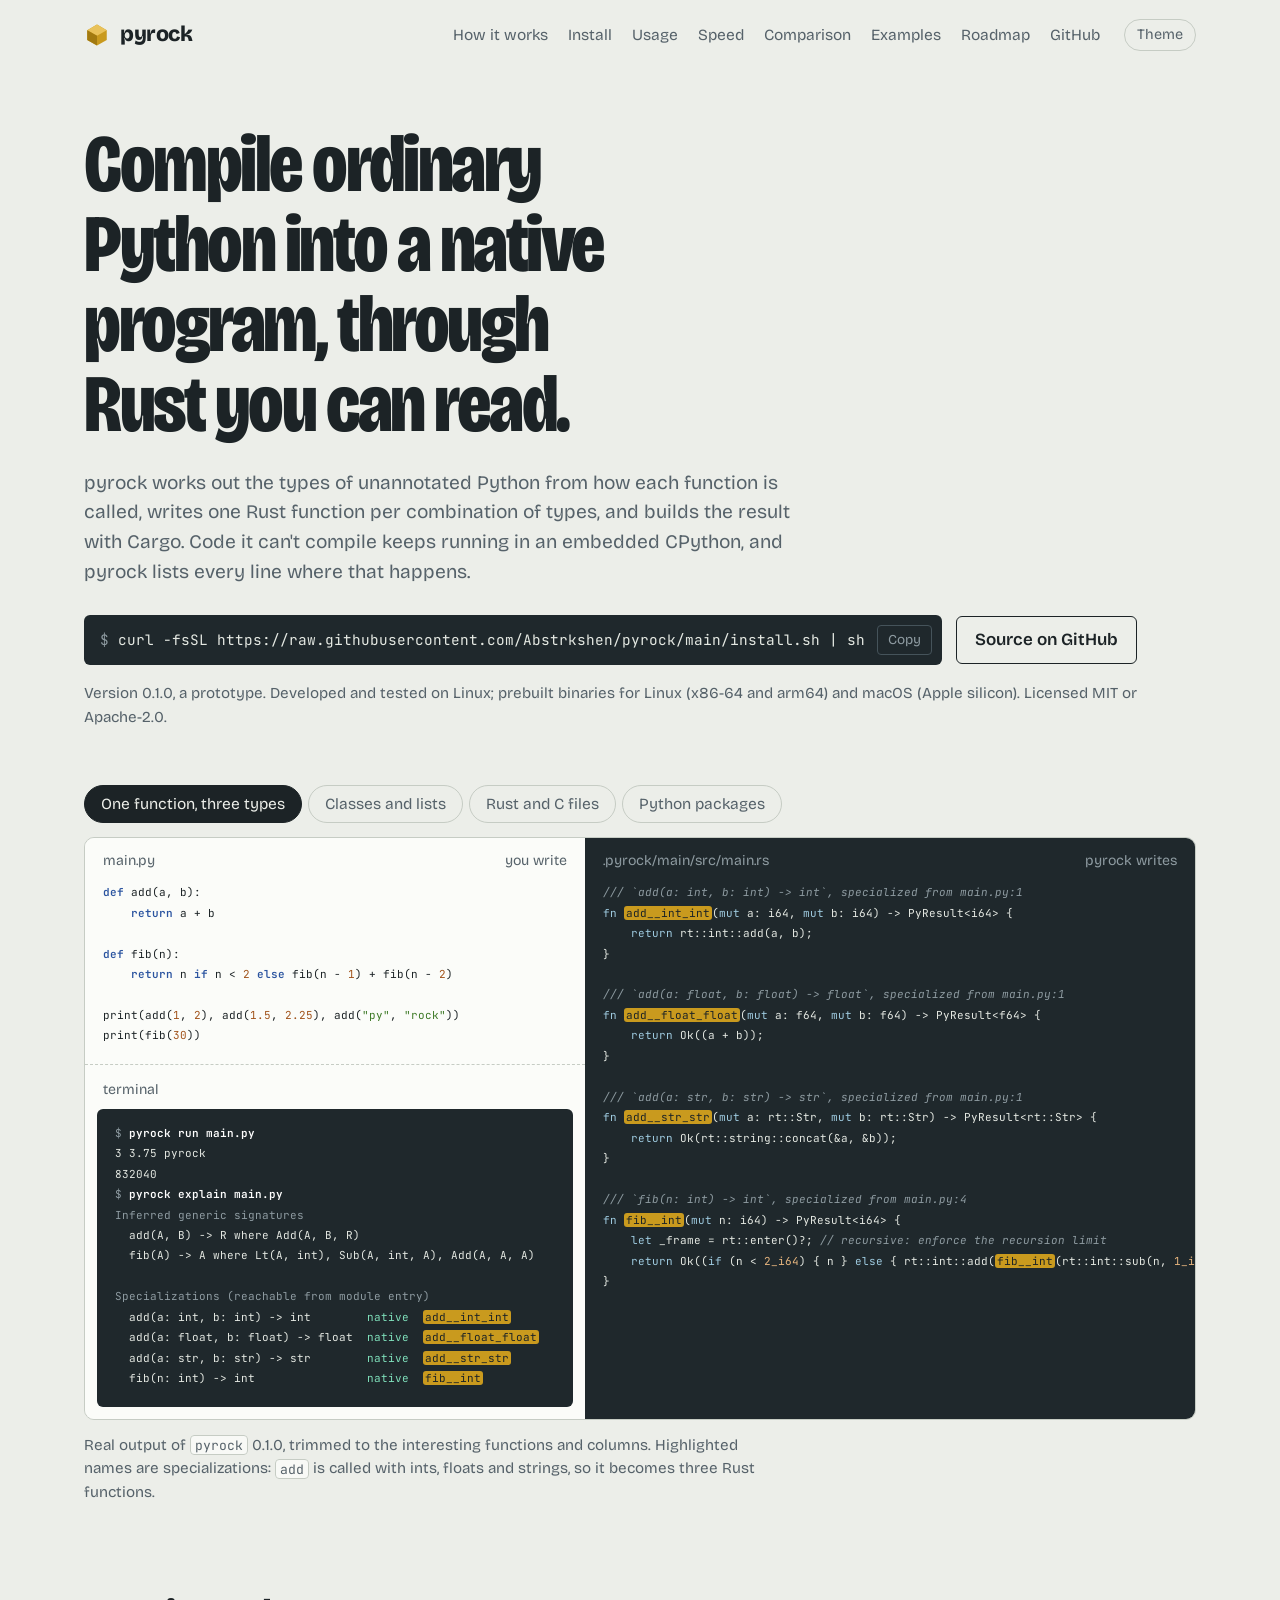
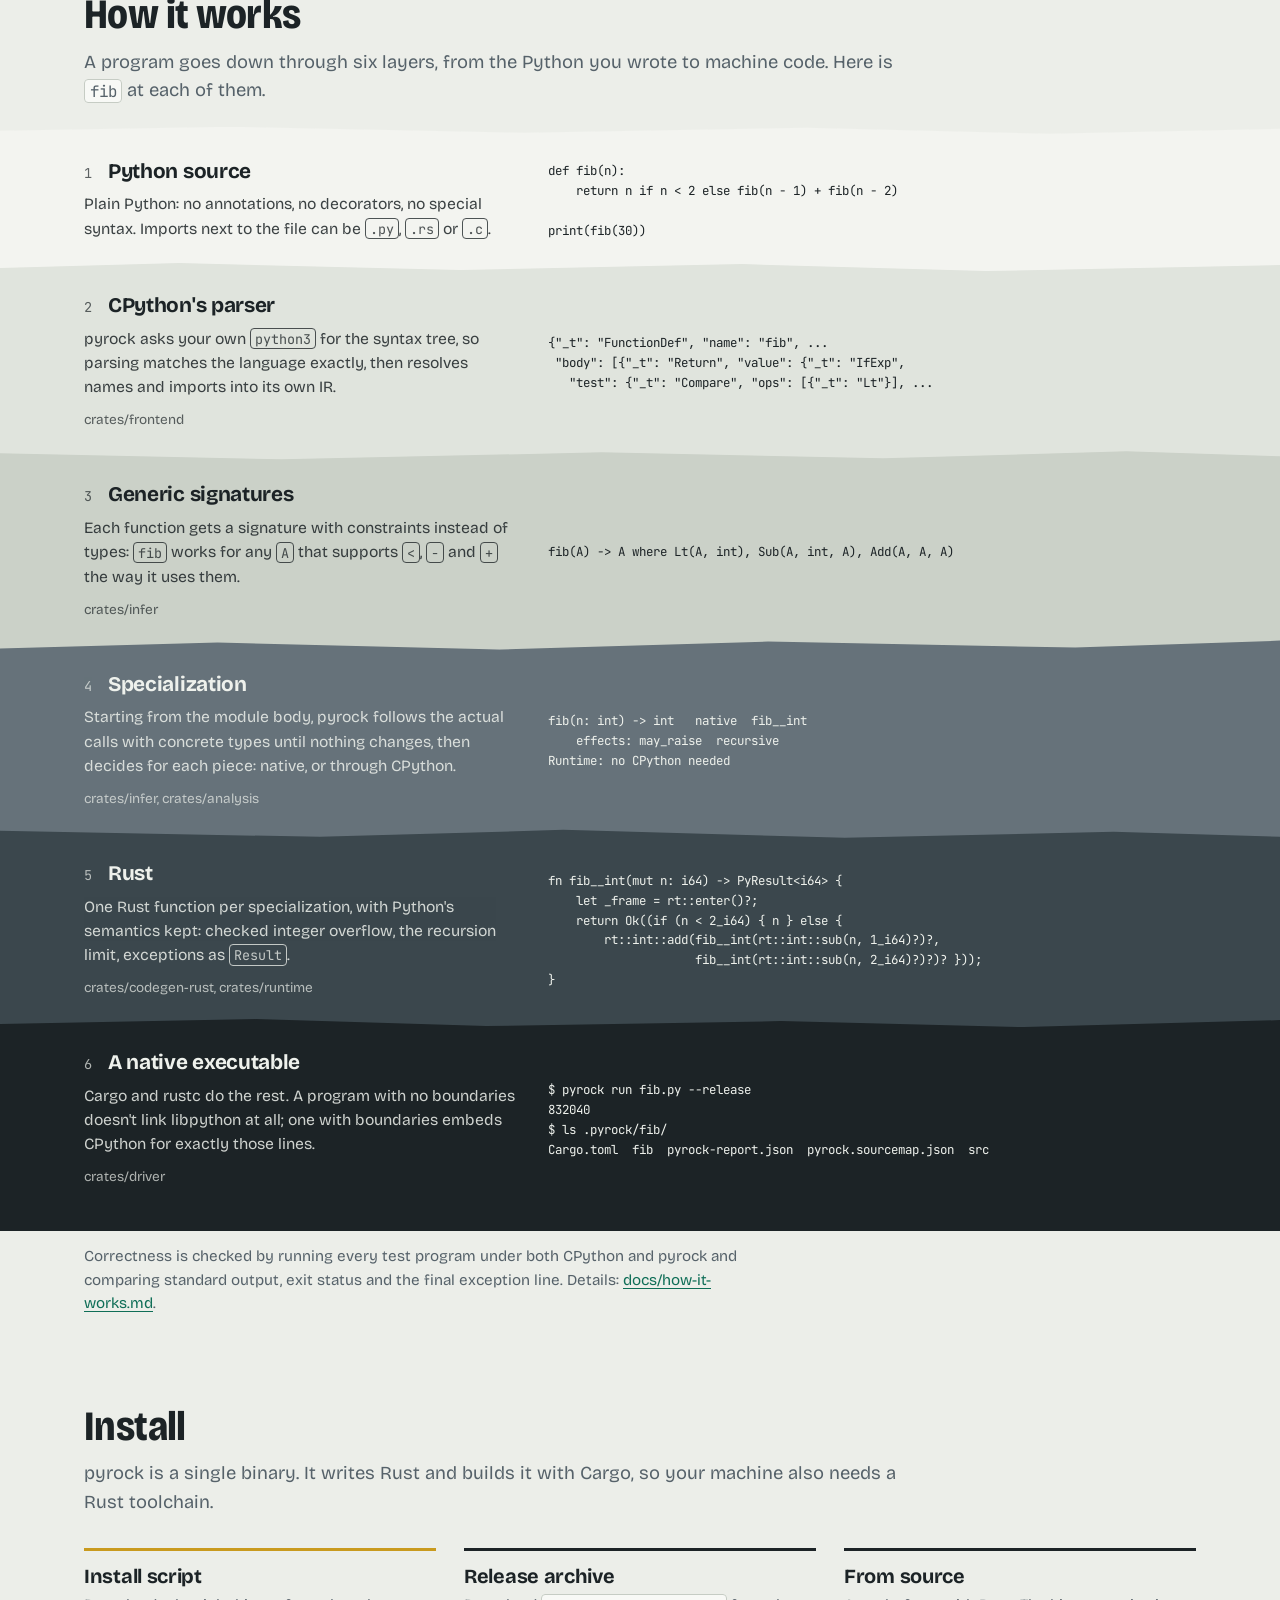
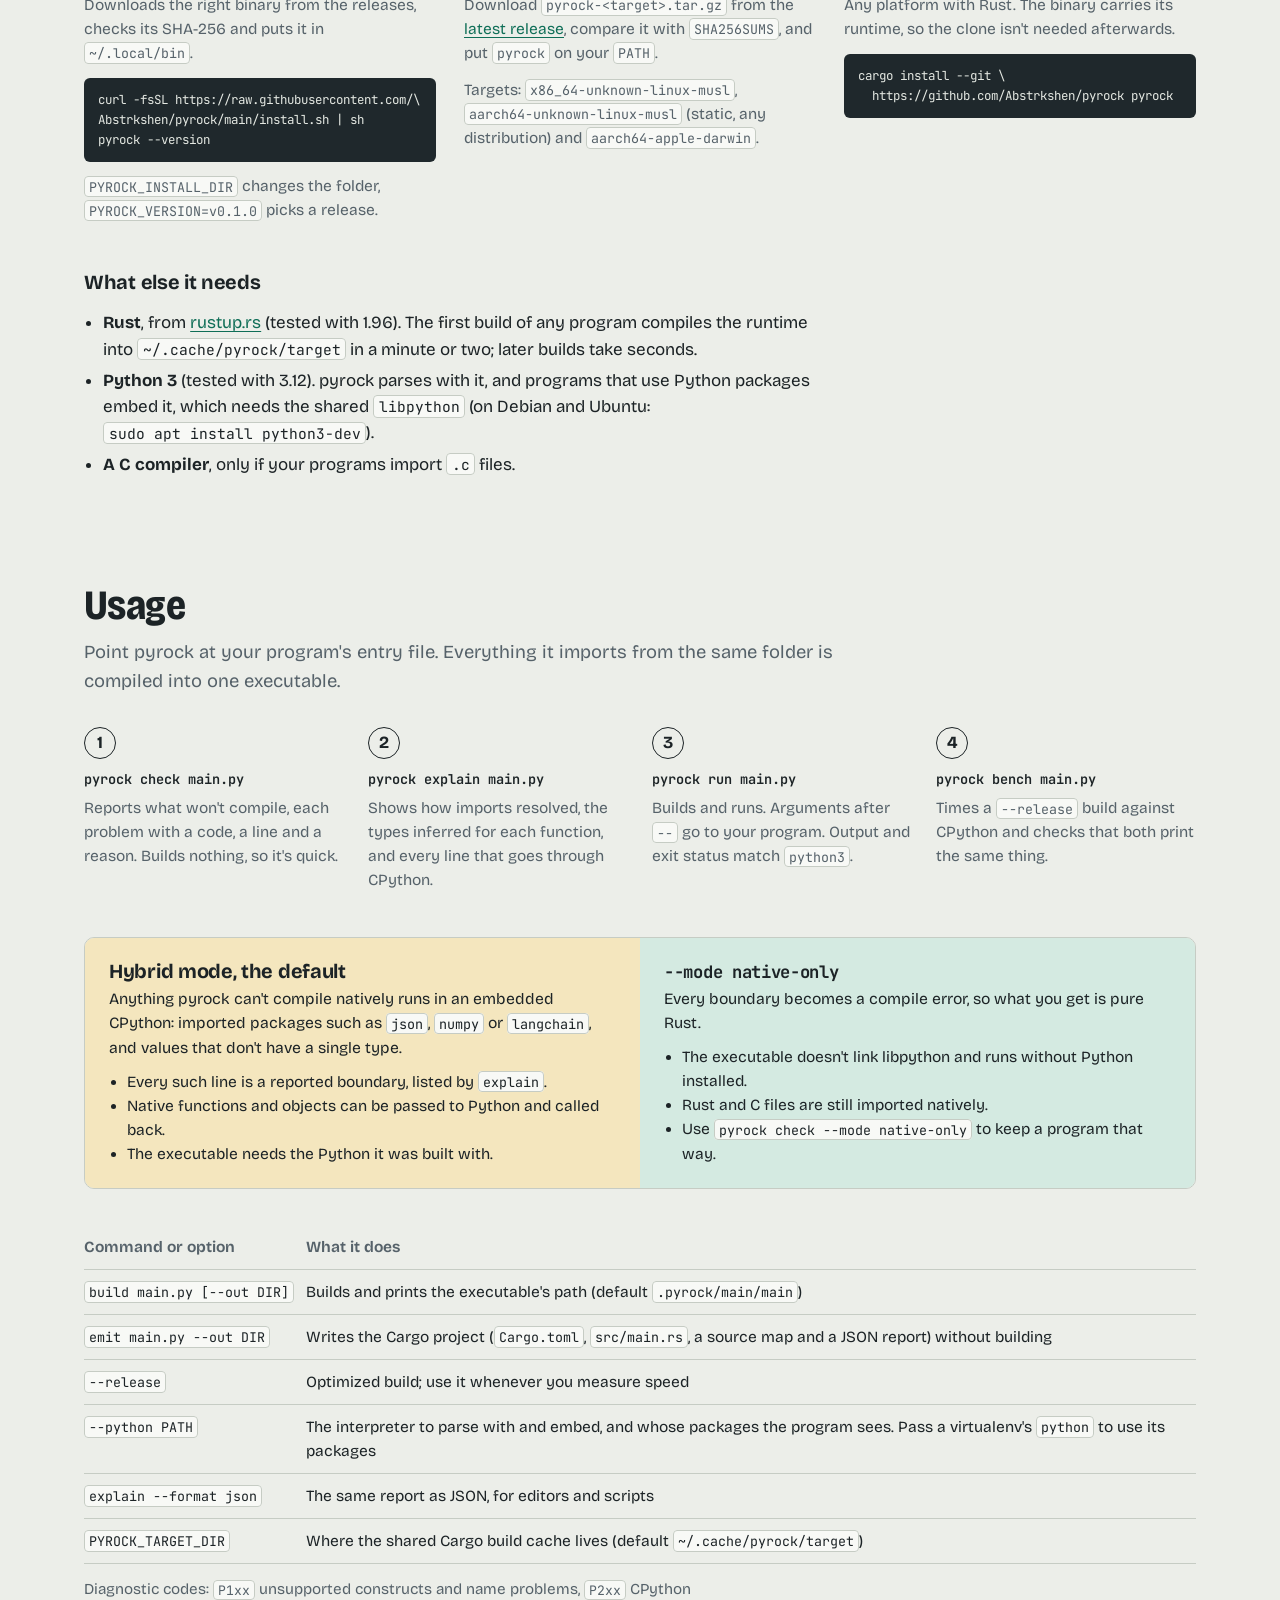
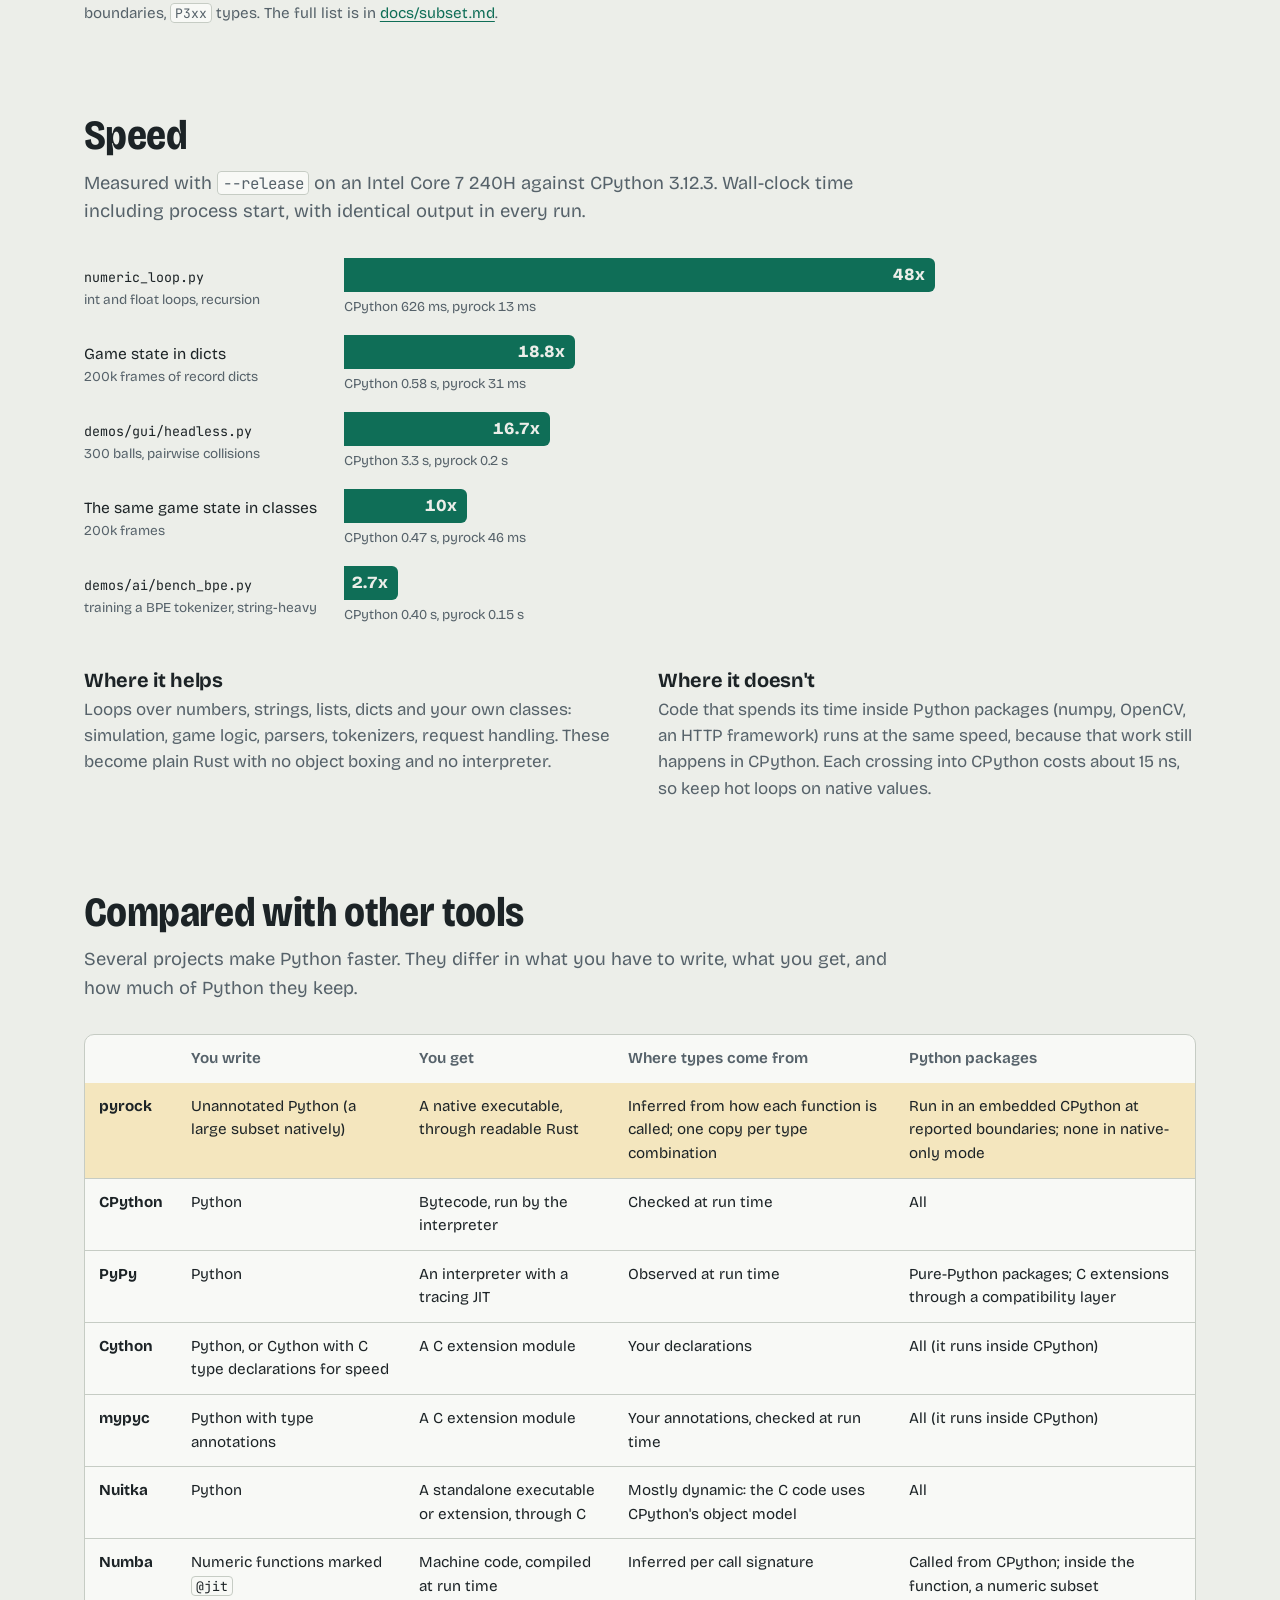
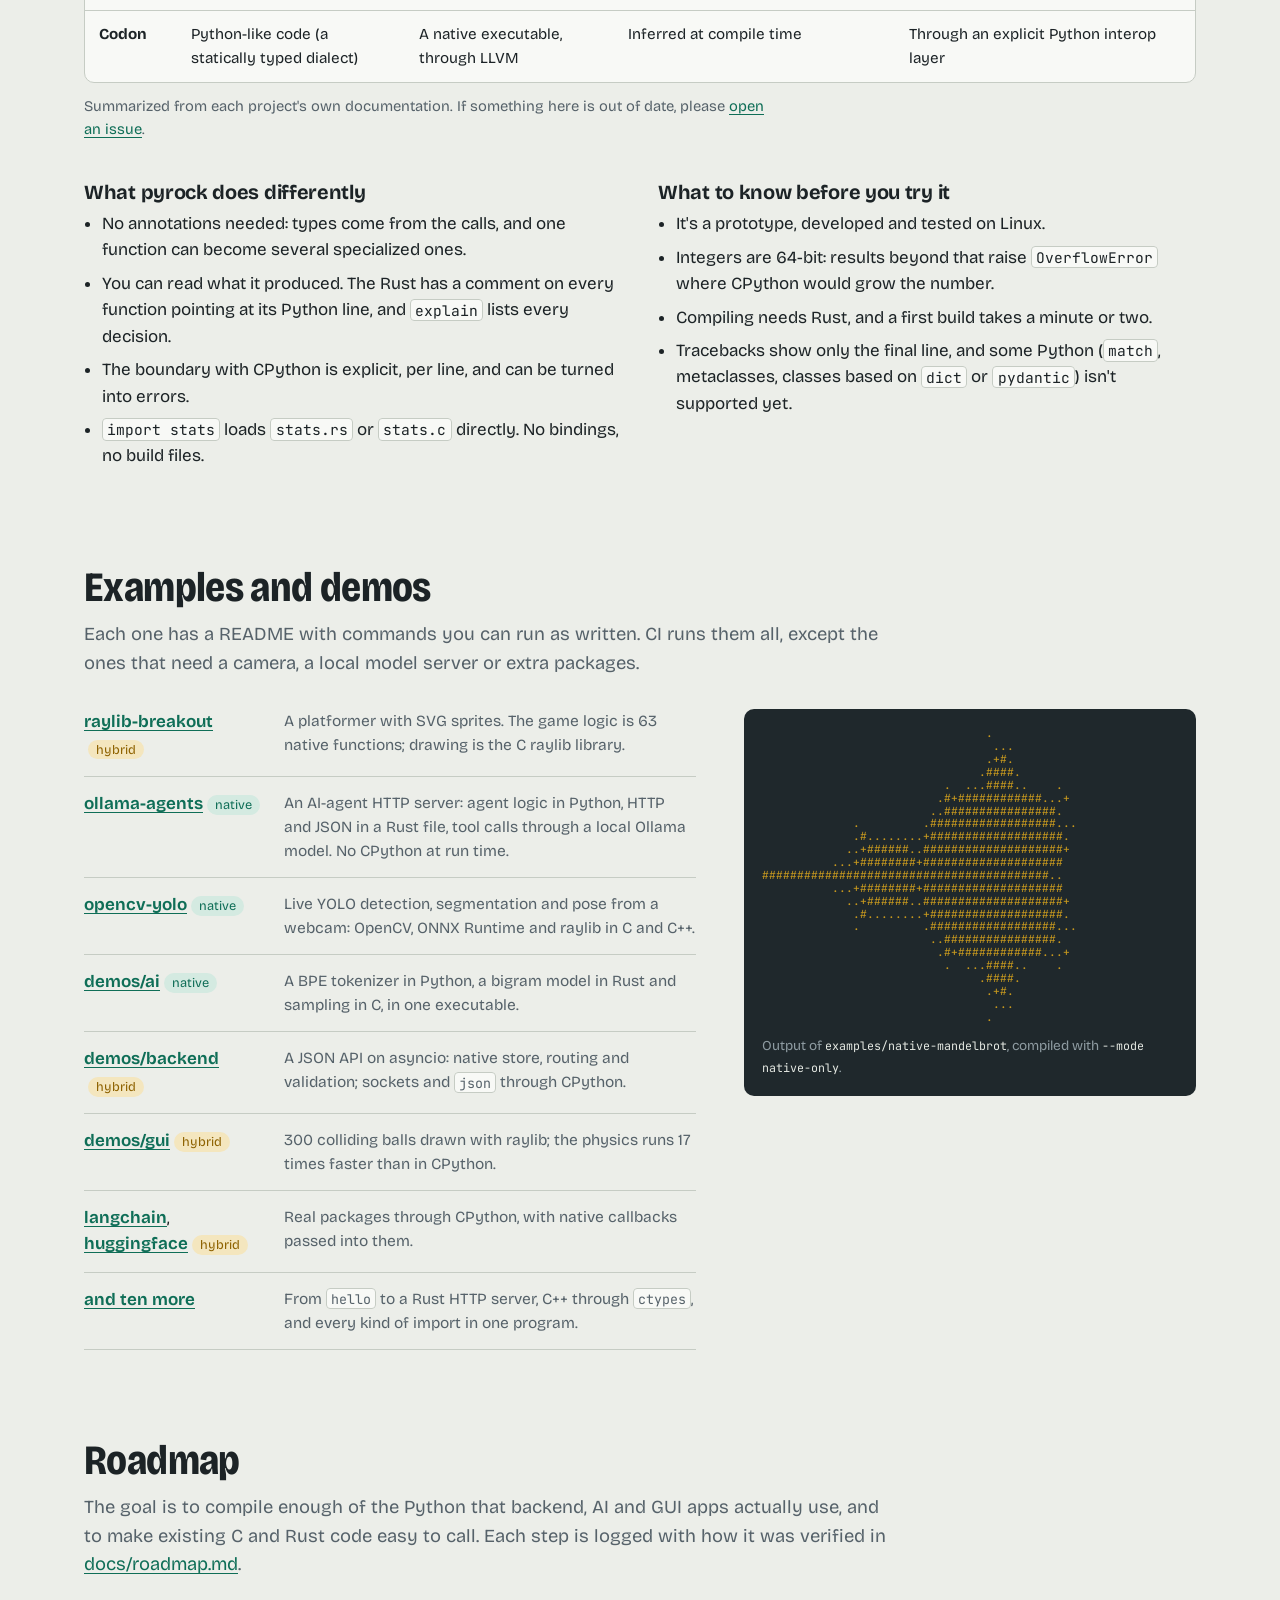
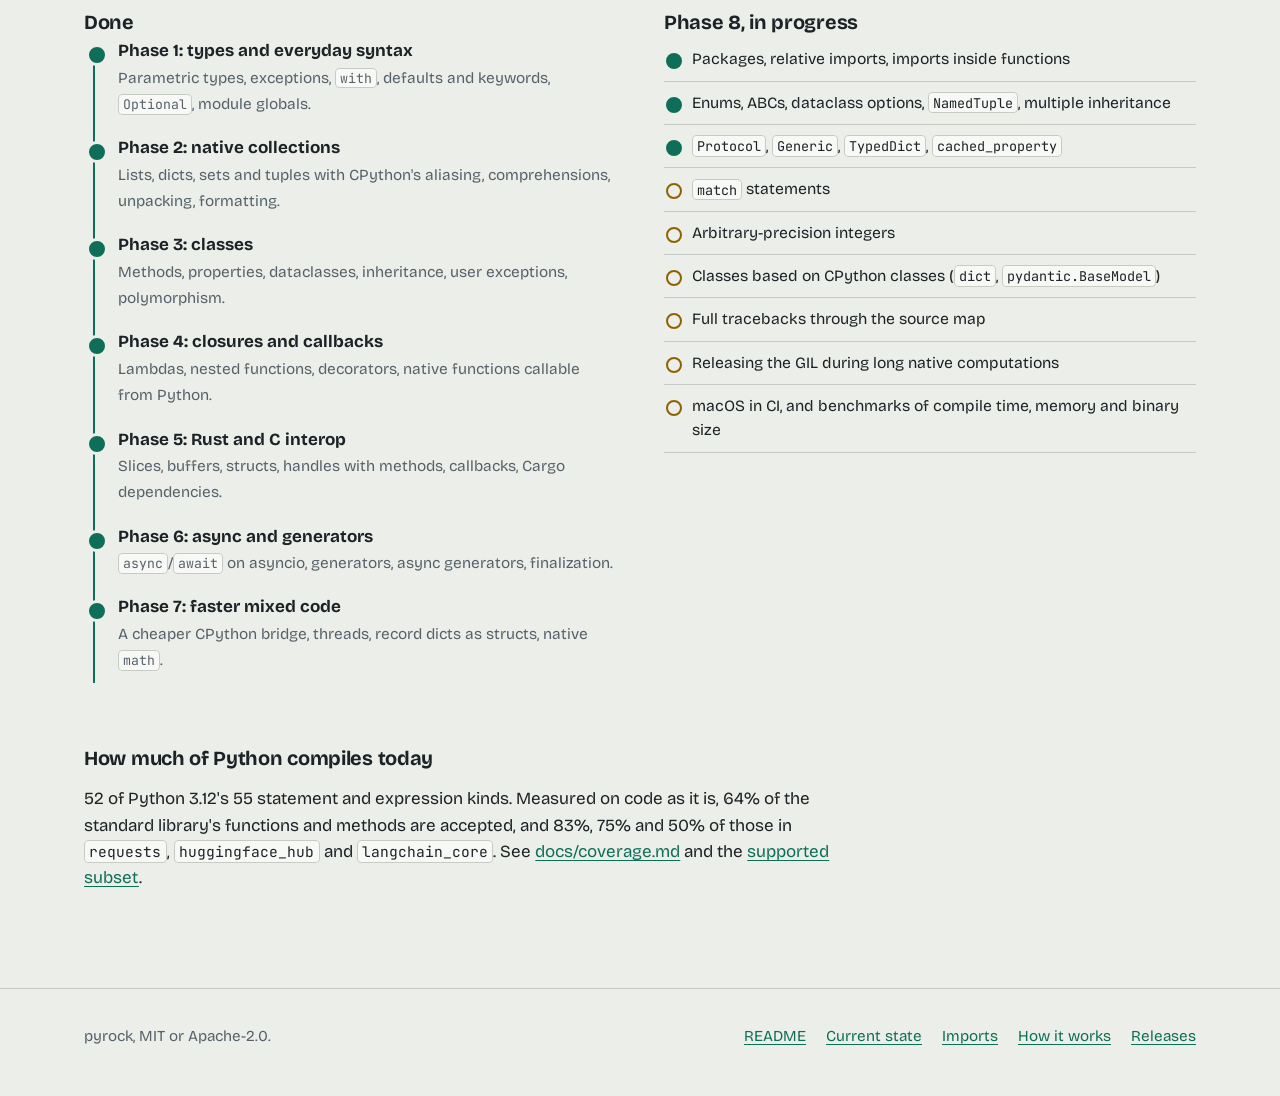
==== site/index.html @ 50675155 "Release binaries, install script, usage docs and project website - release.yml builds static Linux (" ====
<!doctype html>
<html lang="en">
<head>
<meta charset="utf-8">
<meta name="viewport" content="width=device-width, initial-scale=1">
<title>pyrock: Python to native code through Rust</title>
<meta name="description" content="pyrock compiles ordinary, unannotated Python into readable Rust and a native executable. It infers types from how functions are called, specializes each function per type combination, and runs whatever it can't compile in an embedded CPython at reported boundaries.">
<meta property="og:title" content="pyrock">
<meta property="og:description" content="Compile ordinary Python into a native executable, through Rust you can read.">
<meta property="og:type" content="website">
<link rel="icon" href="data:image/svg+xml,%3Csvg xmlns='http://www.w3.org/2000/svg' viewBox='0 0 32 32'%3E%3Cpath d='M16 3 28 10v12L16 29 4 22V10z' fill='%23C99A1E'/%3E%3Cpath d='M16 3 28 10 16 17 4 10z' fill='%23E9C25A'/%3E%3Cpath d='M16 17v12L4 22V10z' fill='%23A27A10'/%3E%3C/svg%3E">
<link rel="preconnect" href="https://fonts.googleapis.com">
<link rel="preconnect" href="https://fonts.gstatic.com" crossorigin>
<link href="https://fonts.googleapis.com/css2?family=Bricolage+Grotesque:opsz,wdth,wght@12..96,75..100,400..800&family=JetBrains+Mono:wght@400;600&display=swap" rel="stylesheet">
<style>
:root {
  --bg: #ECEEE9;
  --surface: #F8F9F6;
  --ink: #1C2326;
  --muted: #56626A;
  --line: #C6CCC4;
  --native: #0F6E57;
  --native-soft: #D4EAE1;
  --bridge: #8E6200;
  --bridge-soft: #F4E6BE;
  --pyrite: #C99A1E;
  --py-pane: #FBFCF9;
  --rs-pane: #1F282C;
  --rs-ink: #E4E8E2;
  --rs-muted: #8E9BA1;
  --rs-key: #9FCBE0;
  --rs-str: #B9DB9A;
  --rs-num: #E6B57E;
  --py-key: #2C55A0;
  --py-str: #3D7A26;
  --py-num: #A0521A;
  --py-com: #6E7A80;
  --s1: #F3F4F0; --s2: #E0E4DD; --s3: #CBD1C8; --s4: #66727A; --s5: #3B474D; --s6: #1C2326;
  --s-ink-dark: #1C2326; --s-ink-light: #EEF1EC;
  --radius-pane: 10px;
  --radius-small: 6px;
  --measure: 68ch;
  color-scheme: light;
}
@media (prefers-color-scheme: dark) {
  :root:not([data-theme="light"]) {
    --bg: #141A1C; --surface: #1B2326; --ink: #E3E7E1; --muted: #9AA6AB; --line: #34403F;
    --native: #5CC9A2; --native-soft: #173A30; --bridge: #E7BE55; --bridge-soft: #3A3115;
    --pyrite: #E2B93B;
    --py-pane: #1E272A; --rs-pane: #0D1214; --rs-ink: #E4E8E2;
    --py-key: #8DB4F0; --py-str: #A5D58A; --py-num: #EBB07A; --py-com: #8A979C;
    --s1: #283236; --s2: #222B2F; --s3: #1D2528; --s4: #182022; --s5: #121A1C; --s6: #0B1012;
    --s-ink-dark: #E3E7E1;
    color-scheme: dark;
  }
}
:root[data-theme="dark"] {
  --bg: #141A1C; --surface: #1B2326; --ink: #E3E7E1; --muted: #9AA6AB; --line: #34403F;
  --native: #5CC9A2; --native-soft: #173A30; --bridge: #E7BE55; --bridge-soft: #3A3115;
  --pyrite: #E2B93B;
  --py-pane: #1E272A; --rs-pane: #0D1214; --rs-ink: #E4E8E2;
  --py-key: #8DB4F0; --py-str: #A5D58A; --py-num: #EBB07A; --py-com: #8A979C;
  --s1: #283236; --s2: #222B2F; --s3: #1D2528; --s4: #182022; --s5: #121A1C; --s6: #0B1012;
  --s-ink-dark: #E3E7E1;
  color-scheme: dark;
}

* { box-sizing: border-box; }
html { -webkit-text-size-adjust: 100%; }
body {
  margin: 0;
  overflow-x: hidden;
  background: var(--bg);
  color: var(--ink);
  font-family: "Bricolage Grotesque", system-ui, sans-serif;
  font-size: 1.0625rem;
  line-height: 1.55;
  font-variation-settings: "wdth" 100;
}
a { color: var(--native); text-underline-offset: 0.18em; }
a:hover { text-decoration-thickness: 2px; }
:focus-visible { outline: 3px solid var(--pyrite); outline-offset: 2px; border-radius: 3px; }
code, pre, kbd { font-family: "JetBrains Mono", ui-monospace, monospace; font-size: 0.86em; font-variant-ligatures: none; }
p code, li code, td code { background: var(--surface); border: 1px solid var(--line); border-radius: 4px; padding: 0.05em 0.3em; white-space: nowrap; }
.stratum p code { background: transparent; border-color: currentColor; color: inherit; opacity: 0.9; }
.wrap { max-width: 1160px; margin: 0 auto; padding: 0 24px; }
.prose { max-width: var(--measure); }
h1, h2, h3 { line-height: 1.1; margin: 0; font-weight: 750; letter-spacing: -0.015em; }
h2 { font-size: clamp(1.9rem, 3.4vw, 2.6rem); font-variation-settings: "wdth" 85; margin-bottom: 0.6rem; }
h3 { font-size: 1.25rem; font-weight: 700; margin-bottom: 0.35rem; }
section { padding: 88px 0 0; }
section > .wrap > .lede { color: var(--muted); font-size: 1.15rem; max-width: var(--measure); margin: 0 0 2rem; }

/* Top bar */
.top { display: flex; align-items: center; gap: 24px; padding-top: 18px; padding-bottom: 18px; }
.brand { display: flex; align-items: center; gap: 10px; color: var(--ink); text-decoration: none; font-weight: 800; font-size: 1.35rem; letter-spacing: -0.02em; }
.brand svg { width: 26px; height: 26px; }
.top nav { display: flex; gap: 20px; overflow-x: auto; scrollbar-width: none; margin-left: auto; }
.top nav a { color: var(--muted); text-decoration: none; white-space: nowrap; font-size: 0.97rem; }
.top nav a:hover { color: var(--ink); }
.theme { background: none; border: 1px solid var(--line); color: var(--muted); border-radius: 999px; padding: 4px 12px; font: inherit; font-size: 0.9rem; cursor: pointer; }

/* Hero */
.hero { padding-top: 56px; }
.hero h1 {
  font-size: clamp(2.5rem, 6.4vw, 5.1rem);
  font-weight: 800;
  font-variation-settings: "wdth" 78;
  letter-spacing: -0.03em;
  max-width: 15ch;
  line-height: 0.98;
}
.hero .sub { font-size: 1.2rem; color: var(--muted); max-width: 60ch; margin: 1.4rem 0 1.8rem; }
.actions { display: flex; flex-wrap: wrap; gap: 14px; align-items: center; }
.cmd {
  display: flex; align-items: center; gap: 12px;
  background: var(--rs-pane); color: var(--rs-ink);
  border-radius: var(--radius-small); padding: 10px 10px 10px 16px;
  max-width: 100%;
}
.cmd code { font-size: 0.9rem; white-space: nowrap; overflow-x: auto; min-width: 0; }
.cmd code::before { content: "$ "; color: var(--rs-muted); }
.copy { font: inherit; font-size: 0.85rem; background: transparent; color: var(--rs-muted); border: 1px solid #45535A; border-radius: 4px; padding: 3px 10px; cursor: pointer; flex: none; }
.copy:hover { color: var(--rs-ink); }
.button { display: inline-block; padding: 10px 18px; border-radius: var(--radius-small); border: 1.5px solid var(--ink); color: var(--ink); text-decoration: none; font-weight: 600; }
.button:hover { background: var(--ink); color: var(--bg); }
.status { color: var(--muted); font-size: 0.95rem; margin-top: 1.1rem; }

/* Python | Rust twin panes */
.twin { margin-top: 56px; }
.tabs { display: flex; gap: 6px; flex-wrap: wrap; margin-bottom: 14px; }
.tabs [role="tab"] {
  font: inherit; font-size: 0.97rem; cursor: pointer;
  background: transparent; color: var(--muted);
  border: 1.5px solid var(--line); border-radius: 999px; padding: 6px 16px;
}
.tabs [role="tab"][aria-selected="true"] { color: var(--bg); background: var(--ink); border-color: var(--ink); }
.panel { display: grid; grid-template-columns: minmax(0, 0.9fr) minmax(0, 1.1fr); border-radius: var(--radius-pane); overflow: hidden; border: 1px solid var(--line); }
.panel + .panel { margin-top: 28px; }
.js .panel + .panel { margin-top: 0; }
.panel[hidden] { display: none; }
.side { min-width: 0; display: flex; flex-direction: column; }
.side.py { background: var(--py-pane); }
.side.rs { background: var(--rs-pane); color: var(--rs-ink); }
.side .label { display: flex; justify-content: space-between; gap: 12px; padding: 12px 18px 0; font-size: 0.88rem; color: var(--muted); }
.side.rs .label { color: var(--rs-muted); }
.side pre { margin: 0; padding: 10px 18px 18px; overflow-x: auto; line-height: 1.6; font-size: 0.8rem; tab-size: 4; }
.side pre + .label { border-top: 1px dashed var(--line); padding-top: 12px; }
.side.rs pre + .label { border-top-color: #3A464C; }
pre.term { background: var(--rs-pane); color: var(--rs-ink); }
.side.rs pre.term { background: rgba(0,0,0,0.22); flex: 1; }
.side.py .label.tl { padding-top: 14px; }
.side.py pre.term { margin: 8px 12px 12px; border-radius: var(--radius-small); padding-top: 14px; flex: 1; }
.caption { color: var(--muted); font-size: 0.95rem; max-width: var(--measure); margin: 14px 0 0; }

.t-c { color: var(--py-com); font-style: italic; }
.py .t-k, .file .t-k { color: var(--py-key); font-weight: 600; }
.py .t-s, .file .t-s { color: var(--py-str); }
.py .t-n, .file .t-n { color: var(--py-num); }
.py .t-d { color: var(--bridge); }
.rs .t-k { color: var(--rs-key); }
.rs .t-s { color: var(--rs-str); }
.rs .t-n { color: var(--rs-num); }
.rs .t-m { color: var(--rs-key); }
.rs .t-c { color: var(--rs-muted); }
.t-spec { color: #1C2326; background: var(--pyrite); border-radius: 3px; padding: 0 2px; }
.t-ok { color: #7FE0BB; }
.t-br { color: #F0C762; }
.t-prompt { color: var(--rs-muted); }
.t-cmd { color: #FFFFFF; font-weight: 600; }
.t-head { color: var(--rs-muted); }
.file pre { margin: 0; }

/* Strata */
.strata { margin-top: 8px; }
.stratum {
  --tone: var(--s1); --fg: var(--s-ink-dark);
  background: var(--tone); color: var(--fg);
  display: grid; grid-template-columns: minmax(0, 0.8fr) minmax(0, 1.2fr); gap: 32px;
  padding: 34px max(24px, calc((100vw - 1160px) / 2 + 24px)) 30px;
  margin-top: -10px;
  position: relative;
}
.stratum:nth-child(1) { --tone: var(--s1); clip-path: polygon(0 4px, 18% 0, 41% 6px, 63% 1px, 82% 7px, 100% 2px, 100% 100%, 0 100%); }
.stratum:nth-child(2) { --tone: var(--s2); clip-path: polygon(0 7px, 14% 2px, 36% 9px, 58% 3px, 77% 10px, 100% 4px, 100% 100%, 0 100%); }
.stratum:nth-child(3) { --tone: var(--s3); clip-path: polygon(0 3px, 22% 9px, 47% 2px, 69% 8px, 88% 1px, 100% 6px, 100% 100%, 0 100%); }
.stratum:nth-child(4) { --tone: var(--s4); --fg: var(--s-ink-light); clip-path: polygon(0 9px, 17% 3px, 39% 10px, 60% 2px, 84% 8px, 100% 1px, 100% 100%, 0 100%); }
.stratum:nth-child(5) { --tone: var(--s5); --fg: var(--s-ink-light); clip-path: polygon(0 2px, 25% 8px, 44% 1px, 66% 9px, 87% 3px, 100% 8px, 100% 100%, 0 100%); }
.stratum:nth-child(6) { --tone: var(--s6); --fg: var(--s-ink-light); clip-path: polygon(0 6px, 20% 1px, 38% 8px, 61% 3px, 80% 9px, 100% 2px, 100% 100%, 0 100%); padding-bottom: 44px; }
.stratum .stage { display: flex; gap: 16px; align-items: baseline; }
.stratum .num { font-family: "JetBrains Mono", monospace; font-size: 0.85rem; opacity: 0.7; flex: none; }
.stratum h3 { font-size: 1.3rem; }
.stratum p { margin: 0.2rem 0 0; opacity: 0.85; max-width: 46ch; font-size: 0.98rem; }
.stratum pre { margin: 0; font-size: 0.78rem; line-height: 1.6; white-space: pre-wrap; overflow-wrap: anywhere; align-self: center; }
.stratum .where { font-size: 0.85rem; opacity: 0.7; margin-top: 0.6rem; }
.stratum .where code { background: transparent; border: 0; padding: 0; }

/* Install */
.three { display: grid; grid-template-columns: repeat(3, minmax(0, 1fr)); gap: 28px; }
.way { border-top: 3px solid var(--ink); padding-top: 14px; }
.way.first { border-top-color: var(--pyrite); }
.way pre { background: var(--rs-pane); color: var(--rs-ink); border-radius: var(--radius-small); padding: 12px 14px; overflow-x: auto; font-size: 0.78rem; line-height: 1.6; }
.way p { margin: 0.3rem 0 0.8rem; color: var(--muted); font-size: 0.97rem; }
.needs { margin-top: 36px; max-width: var(--measure); }
.needs ul { padding-left: 1.2rem; }
.needs li { margin: 0.3rem 0; }

/* Usage */
.steps { list-style: none; padding: 0; margin: 0; display: grid; grid-template-columns: repeat(4, minmax(0, 1fr)); gap: 24px; counter-reset: step; }
.steps li { counter-increment: step; }
.steps li::before { content: counter(step); display: inline-grid; place-items: center; width: 30px; height: 30px; border-radius: 50%; border: 1.5px solid var(--ink); font-weight: 700; margin-bottom: 10px; }
.steps code.big { display: block; font-size: 0.85rem; margin-bottom: 6px; font-weight: 600; background: none; border: 0; padding: 0; }
.steps p { margin: 0; color: var(--muted); font-size: 0.97rem; }
.modes { display: grid; grid-template-columns: 1fr 1fr; gap: 0; margin-top: 44px; border: 1px solid var(--line); border-radius: var(--radius-pane); overflow: hidden; }
.mode { padding: 22px 24px; }
.mode.hybrid { background: var(--bridge-soft); }
.mode.native { background: var(--native-soft); }
.mode p { margin: 0.3rem 0 0; font-size: 0.98rem; }
.mode ul { margin: 0.6rem 0 0; padding-left: 1.1rem; font-size: 0.97rem; }
.opts { width: 100%; border-collapse: collapse; margin-top: 36px; font-size: 0.97rem; }
.opts th, .opts td { text-align: left; padding: 10px 12px 10px 0; border-bottom: 1px solid var(--line); vertical-align: top; }
.opts th { font-weight: 650; color: var(--muted); }
.opts td:first-child { white-space: nowrap; }

/* Speed */
.bars { display: grid; gap: 18px; max-width: 900px; }
.bar { display: grid; grid-template-columns: minmax(0, 15rem) minmax(0, 1fr); gap: 20px; align-items: center; }
.bar .what { font-size: 0.97rem; }
.bar .what small { display: block; color: var(--muted); font-size: 0.85rem; }
.bar .track { position: relative; height: 34px; }
.bar .fill { height: 100%; width: calc(var(--x) / 52 * 100%); min-width: 3.4rem; background: var(--native); border-radius: 0 var(--radius-small) var(--radius-small) 0; display: flex; align-items: center; justify-content: flex-end; padding-right: 10px; color: var(--bg); font-weight: 750; font-variant-numeric: tabular-nums; }
.bar .times { font-size: 0.85rem; color: var(--muted); margin-top: 4px; font-variant-numeric: tabular-nums; }
.speed-notes { display: grid; grid-template-columns: 1fr 1fr; gap: 36px; margin-top: 44px; }
.speed-notes p { margin: 0.3rem 0 0; color: var(--muted); }

/* Compare */
.table-scroll { overflow-x: auto; border: 1px solid var(--line); border-radius: var(--radius-pane); background: var(--surface); }
.compare { border-collapse: collapse; width: 100%; min-width: 860px; font-size: 0.95rem; }
.compare th, .compare td { text-align: left; vertical-align: top; padding: 12px 14px; border-bottom: 1px solid var(--line); }
.compare thead th { color: var(--muted); font-weight: 650; }
.compare tbody th { font-weight: 700; white-space: nowrap; }
.compare tr.us { background: var(--bridge-soft); }
.compare tr:last-child th, .compare tr:last-child td { border-bottom: 0; }
.fair { color: var(--muted); font-size: 0.92rem; margin-top: 12px; max-width: var(--measure); }
.pros { display: grid; grid-template-columns: 1fr 1fr; gap: 36px; margin-top: 40px; }
.pros ul { padding-left: 1.1rem; margin: 0.5rem 0 0; }
.pros li { margin: 0.45rem 0; }

/* Examples */
.ex-grid { display: grid; grid-template-columns: minmax(0, 1.15fr) minmax(0, 0.85fr); gap: 48px; align-items: start; }
.ex-list { list-style: none; padding: 0; margin: 0; }
.ex-list li { padding: 14px 0; border-bottom: 1px solid var(--line); display: grid; grid-template-columns: 11.5rem minmax(0, 1fr); gap: 16px; }
.ex-list li:first-child { padding-top: 0; }
.ex-list a { font-weight: 650; }
.ex-list p { margin: 0; color: var(--muted); font-size: 0.97rem; }
.ex-list .tag { display: inline-block; font-size: 0.8rem; padding: 0 8px; border-radius: 999px; margin-left: 4px; }
.tag.native { background: var(--native-soft); color: var(--native); }
.tag.hybrid { background: var(--bridge-soft); color: var(--bridge); }
figure.mandel { margin: 0; background: var(--rs-pane); border-radius: var(--radius-pane); padding: 18px; position: sticky; top: 16px; }
figure.mandel pre { margin: 0; color: var(--pyrite); font-size: clamp(0.42rem, 0.95vw, 0.7rem); line-height: 1.15; overflow-x: auto; }
figure.mandel figcaption { color: var(--rs-muted); font-size: 0.85rem; margin-top: 12px; }
figure.mandel figcaption code { background: transparent; border: 0; color: var(--rs-ink); }

/* Roadmap */
.road { display: grid; grid-template-columns: minmax(0, 1fr) minmax(0, 1fr); gap: 48px; }
.phases { list-style: none; padding: 0; margin: 0; position: relative; }
.phases::before { content: ""; position: absolute; left: 9px; top: 8px; bottom: 8px; width: 2px; background: var(--native); }
.phases li { position: relative; padding: 0 0 18px 34px; }
.phases li::before { content: ""; position: absolute; left: 2px; top: 6px; width: 16px; height: 16px; border-radius: 50%; background: var(--native); border: 3px solid var(--bg); }
.phases strong { display: block; }
.phases span { color: var(--muted); font-size: 0.96rem; }
.open { list-style: none; padding: 0; margin: 0; }
.open li { padding: 9px 0 9px 28px; border-bottom: 1px solid var(--line); position: relative; font-size: 0.98rem; }
.open li::before { content: ""; position: absolute; left: 2px; top: 15px; width: 12px; height: 12px; border: 2px solid var(--bridge); border-radius: 50%; }
.open li.done::before { background: var(--native); border-color: var(--native); }

.limits { margin-top: 56px; max-width: var(--measure); }
.limits ul { padding-left: 1.1rem; }
.limits li { margin: 0.4rem 0; }

footer { margin-top: 96px; padding: 36px 0 48px; border-top: 1px solid var(--line); color: var(--muted); font-size: 0.95rem; }
footer .wrap { display: flex; flex-wrap: wrap; gap: 12px 32px; justify-content: space-between; }
footer nav { display: flex; flex-wrap: wrap; gap: 8px 20px; }

@media (max-width: 900px) {
  .panel { grid-template-columns: minmax(0, 1fr); }
  .stratum { grid-template-columns: minmax(0, 1fr); gap: 14px; }
  .three, .steps { grid-template-columns: 1fr 1fr; }
  .ex-grid, .road, .pros, .speed-notes, .modes { grid-template-columns: minmax(0, 1fr); }
  figure.mandel { position: static; }
}
@media (max-width: 600px) {
  .wrap { padding-left: 16px; padding-right: 16px; }
  .hero { padding-top: 32px; }
  .stratum { padding-left: 16px; padding-right: 16px; }
  .three, .steps { grid-template-columns: minmax(0, 1fr); }
  .top { flex-wrap: wrap; gap: 10px 16px; }
  .top nav { order: 3; width: 100%; margin-left: 0; }
  .theme { margin-left: auto; }
  .bar { grid-template-columns: minmax(0, 1fr); gap: 6px; }
  .ex-list li { grid-template-columns: minmax(0, 1fr); gap: 4px; }
  section { padding-top: 64px; }
  .opts thead { display: none; }
  .opts tr { display: block; padding: 10px 0; border-bottom: 1px solid var(--line); }
  .opts td { display: block; border: 0; padding: 2px 0; }
}
</style>
</head>
<body>
<header class="wrap top">
  <a class="brand" href="#">
    <svg viewBox="0 0 32 32" aria-hidden="true"><path d="M16 3 28 10v12L16 29 4 22V10z" fill="#C99A1E"/><path d="M16 3 28 10 16 17 4 10z" fill="#E9C25A"/><path d="M16 17v12L4 22V10z" fill="#A27A10"/></svg>
    pyrock
  </a>
  <nav aria-label="Sections">
    <a href="#how">How it works</a>
    <a href="#install">Install</a>
    <a href="#usage">Usage</a>
    <a href="#speed">Speed</a>
    <a href="#compare">Comparison</a>
    <a href="#examples">Examples</a>
    <a href="#roadmap">Roadmap</a>
    <a href="https://github.com/Abstrkshen/pyrock">GitHub</a>
  </nav>
  <button class="theme" type="button" id="theme" aria-label="Switch colour theme">Theme</button>
</header>

<main>
<div class="wrap hero">
  <h1>Compile ordinary Python into a native program, through Rust you can read.</h1>
  <p class="sub">pyrock works out the types of unannotated Python from how each function is
  called, writes one Rust function per combination of types, and builds the result with
  Cargo. Code it can't compile keeps running in an embedded CPython, and pyrock lists every
  line where that happens.</p>
  <div class="actions">
    <div class="cmd"><code id="install-cmd">curl -fsSL https://raw.githubusercontent.com/Abstrkshen/pyrock/main/install.sh | sh</code><button class="copy" type="button" data-copy="install-cmd">Copy</button></div>
    <a class="button" href="https://github.com/Abstrkshen/pyrock">Source on GitHub</a>
  </div>
  <p class="status">Version 0.1.0, a prototype. Developed and tested on Linux;
  prebuilt binaries for Linux (x86-64 and arm64) and macOS (Apple silicon). Licensed MIT or Apache-2.0.</p>

  <div class="twin hero-twin" data-tabs>
    <div class="tabs" role="tablist" aria-label="Examples">
      <button role="tab" id="tab-gen" aria-controls="p-gen" aria-selected="true">One function, three types</button>
      <button role="tab" id="tab-cls" aria-controls="p-cls" aria-selected="false" tabindex="-1">Classes and lists</button>
      <button role="tab" id="tab-ffi" aria-controls="p-ffi" aria-selected="false" tabindex="-1">Rust and C files</button>
      <button role="tab" id="tab-hyb" aria-controls="p-hyb" aria-selected="false" tabindex="-1">Python packages</button>
    </div>

    <div class="panel" role="tabpanel" id="p-gen" aria-labelledby="tab-gen">
      <div class="side py">
        <div class="label"><span>main.py</span><span>you write</span></div>
<pre><code><span class="t-k">def</span> add(a, b):
    <span class="t-k">return</span> a + b

<span class="t-k">def</span> fib(n):
    <span class="t-k">return</span> n <span class="t-k">if</span> n &lt; <span class="t-n">2</span> <span class="t-k">else</span> fib(n - <span class="t-n">1</span>) + fib(n - <span class="t-n">2</span>)

print(add(<span class="t-n">1</span>, <span class="t-n">2</span>), add(<span class="t-n">1.5</span>, <span class="t-n">2.25</span>), add(<span class="t-s">&quot;py&quot;</span>, <span class="t-s">&quot;rock&quot;</span>))
print(fib(<span class="t-n">30</span>))</code></pre>
        <div class="label tl"><span>terminal</span></div>
<pre class="term"><code><span class="t-prompt">$ </span><span class="t-cmd">pyrock run main.py</span>
3 3.75 pyrock
832040
<span class="t-prompt">$ </span><span class="t-cmd">pyrock explain main.py</span>
<span class="t-head">Inferred generic signatures</span>
  add(A, B) -&gt; R where Add(A, B, R)
  fib(A) -&gt; A where Lt(A, int), Sub(A, int, A), Add(A, A, A)

<span class="t-head">Specializations (reachable from module entry)</span>
  add(a: int, b: int) -&gt; int        <span class="t-ok">native</span>  <span class="t-spec">add__int_int</span>
  add(a: float, b: float) -&gt; float  <span class="t-ok">native</span>  <span class="t-spec">add__float_float</span>
  add(a: str, b: str) -&gt; str        <span class="t-ok">native</span>  <span class="t-spec">add__str_str</span>
  fib(n: int) -&gt; int                <span class="t-ok">native</span>  <span class="t-spec">fib__int</span></code></pre>
      </div>
      <div class="side rs">
        <div class="label"><span>.pyrock/main/src/main.rs</span><span>pyrock writes</span></div>
<pre><code><span class="t-c">/// `add(a: int, b: int) -&gt; int`, specialized from main.py:1</span>
<span class="t-k">fn</span> <span class="t-spec">add__int_int</span>(<span class="t-k">mut</span> a: i64, <span class="t-k">mut</span> b: i64) -&gt; PyResult&lt;i64&gt; {
    <span class="t-k">return</span> rt::int::add(a, b);
}

<span class="t-c">/// `add(a: float, b: float) -&gt; float`, specialized from main.py:1</span>
<span class="t-k">fn</span> <span class="t-spec">add__float_float</span>(<span class="t-k">mut</span> a: f64, <span class="t-k">mut</span> b: f64) -&gt; PyResult&lt;f64&gt; {
    <span class="t-k">return</span> Ok((a + b));
}

<span class="t-c">/// `add(a: str, b: str) -&gt; str`, specialized from main.py:1</span>
<span class="t-k">fn</span> <span class="t-spec">add__str_str</span>(<span class="t-k">mut</span> a: rt::Str, <span class="t-k">mut</span> b: rt::Str) -&gt; PyResult&lt;rt::Str&gt; {
    <span class="t-k">return</span> Ok(rt::string::concat(&amp;a, &amp;b));
}

<span class="t-c">/// `fib(n: int) -&gt; int`, specialized from main.py:4</span>
<span class="t-k">fn</span> <span class="t-spec">fib__int</span>(<span class="t-k">mut</span> n: i64) -&gt; PyResult&lt;i64&gt; {
    <span class="t-k">let</span> _frame = rt::enter()?; <span class="t-c">// recursive: enforce the recursion limit</span>
    <span class="t-k">return</span> Ok((<span class="t-k">if</span> (n &lt; <span class="t-n">2_i64</span>) { n } <span class="t-k">else</span> { rt::int::add(<span class="t-spec">fib__int</span>(rt::int::sub(n, <span class="t-n">1_i64</span>)?)?, <span class="t-spec">fib__int</span>(rt::int::sub(n, <span class="t-n">2_i64</span>)?)?)? }));
}</code></pre>
      </div>
    </div>

    <div class="panel" role="tabpanel" id="p-cls" aria-labelledby="tab-cls">
      <div class="side py">
        <div class="label"><span>main.py</span><span>you write</span></div>
<pre><code><span class="t-k">from</span> dataclasses <span class="t-k">import</span> dataclass

<span class="t-d">@dataclass</span>
<span class="t-k">class</span> Body:
    x: float
    v: float

    <span class="t-k">def</span> step(self, dt):
        self.x += self.v * dt

<span class="t-k">def</span> simulate(bodies, steps):
    <span class="t-k">for</span> _ <span class="t-k">in</span> range(steps):
        <span class="t-k">for</span> b <span class="t-k">in</span> bodies:
            b.step(<span class="t-n">0.01</span>)
    <span class="t-k">return</span> sum(b.x <span class="t-k">for</span> b <span class="t-k">in</span> bodies)

bodies = [Body(float(i), <span class="t-n">1.0</span> + i / <span class="t-n">10</span>) <span class="t-k">for</span> i <span class="t-k">in</span> range(<span class="t-n">100</span>)]
print(round(simulate(bodies, <span class="t-n">1000</span>), <span class="t-n">3</span>))</code></pre>
        <div class="label tl"><span>terminal</span></div>
<pre class="term"><code><span class="t-prompt">$ </span><span class="t-cmd">pyrock run main.py --mode native-only</span>
10900.0
<span class="t-prompt">$ </span><span class="t-cmd">python3 main.py</span>
10900.0</code></pre>
      </div>
      <div class="side rs">
        <div class="label"><span>main.rs, one of its functions</span><span>pyrock writes</span></div>
<pre><code><span class="t-k">fn</span> <span class="t-spec">simulate__list_Body_int</span>(<span class="t-k">mut</span> bodies: rt::List&lt;Body&gt;, <span class="t-k">mut</span> steps: i64) -&gt; PyResult&lt;f64&gt; {
    <span class="t-k">let</span> <span class="t-k">mut</span> py__: i64;
    <span class="t-k">let</span> <span class="t-k">mut</span> b: Body;
    <span class="t-k">for</span> __py__ <span class="t-k">in</span> <span class="t-n">0</span>..steps {
        py__ = __py__;
        <span class="t-k">let</span> __c__t1 = bodies.clone();
        <span class="t-k">let</span> <span class="t-k">mut</span> __i__t1 = <span class="t-n">0usize</span>;
        <span class="t-k">while</span> <span class="t-k">let</span> Some(__v) = { <span class="t-k">let</span> __x = __c__t1.at(__i__t1); __i__t1 += <span class="t-n">1</span>; __x } {
            b = __v;
            <span class="t-spec">Body_step__Body_float</span>(b.clone(), <span class="t-n">0.01_f64</span>)?;
        }
    }
    <span class="t-k">return</span> Ok(rt::coll::sum_float(<span class="t-spec">genexpr_f3__fn3__list_Body</span>(rt::Env(()), bodies.clone())?.to_vec()?, <span class="t-n">0.0</span>));
}</code></pre>
      </div>
    </div>

    <div class="panel" role="tabpanel" id="p-ffi" aria-labelledby="tab-ffi">
      <div class="side py">
        <div class="label"><span>main.py</span><span>you write</span></div>
<pre><code><span class="t-k">import</span> stats   <span class="t-c"># stats.rs</span>
<span class="t-k">import</span> fastc   <span class="t-c"># fastc.c</span>

xs = [<span class="t-n">3.0</span>, <span class="t-n">1.5</span>, <span class="t-n">4.0</span>, <span class="t-n">1.0</span>, <span class="t-n">5.5</span>]
print(stats.mean(xs), stats.clamp_all(xs, <span class="t-n">2.0</span>, <span class="t-n">4.0</span>))
print(fastc.gcd(<span class="t-n">1071</span>, <span class="t-n">462</span>))</code></pre>
        <div class="label"><span>stats.rs, plain Rust, no bindings</span></div>
<pre class="file"><code><span class="t-k">pub</span> <span class="t-k">fn</span> mean(xs: &amp;[f64]) -&gt; f64 {
    xs.iter().sum::&lt;f64&gt;() / xs.len() <span class="t-k">as</span> f64
}

<span class="t-k">pub</span> <span class="t-k">fn</span> clamp_all(xs: &amp;[f64], lo: f64, hi: f64) -&gt; Vec&lt;f64&gt; {
    xs.iter().map(|x| x.clamp(lo, hi)).collect()
}</code></pre>
        <div class="label"><span>fastc.c</span></div>
<pre class="file"><code><span class="t-k">int</span> gcd(<span class="t-k">int</span> a, <span class="t-k">int</span> b) {
    <span class="t-k">while</span> (b) { <span class="t-k">int</span> t = a % b; a = b; b = t; }
    <span class="t-k">return</span> a;
}</code></pre>
      </div>
      <div class="side rs">
        <div class="label"><span>terminal</span><span>signatures read from the source</span></div>
<pre class="term"><code><span class="t-prompt">$ </span><span class="t-cmd">pyrock explain main.py</span>
<span class="t-head">Imports</span>
  stats  -&gt; rust  stats.rs  (2 function(s))
  fastc  -&gt; c  fastc.c  (1 function(s))
      stats.mean(&amp;[f64]) -&gt; f64
      stats.clamp_all(&amp;[f64], f64, f64) -&gt; Vec&lt;f64&gt;
      fastc.gcd(std::ffi::c_int, std::ffi::c_int) -&gt; std::ffi::c_int
Runtime: <span class="t-ok">no CPython needed</span>
<span class="t-prompt">$ </span><span class="t-cmd">pyrock run main.py --mode native-only</span>
3.0 [3.0, 2.0, 4.0, 2.0, 4.0]
21</code></pre>
      </div>
    </div>

    <div class="panel" role="tabpanel" id="p-hyb" aria-labelledby="tab-hyb">
      <div class="side py">
        <div class="label"><span>main.py</span><span>you write</span></div>
<pre><code><span class="t-k">import</span> json

<span class="t-k">def</span> total(prices):
    s = <span class="t-n">0.0</span>
    <span class="t-k">for</span> p <span class="t-k">in</span> prices:
        s += p
    <span class="t-k">return</span> s

order = json.loads(<span class="t-s">&#x27;{&quot;items&quot;: [{&quot;price&quot;: 9.5}, {&quot;price&quot;: 3.25}]}&#x27;</span>)
prices = [float(item[<span class="t-s">&quot;price&quot;</span>]) <span class="t-k">for</span> item <span class="t-k">in</span> order[<span class="t-s">&quot;items&quot;</span>]]
print(total(prices))</code></pre>
        <div class="label tl"><span>terminal</span><span>every boundary is listed</span></div>
<pre class="term"><code><span class="t-prompt">$ </span><span class="t-cmd">pyrock explain main.py</span>
<span class="t-head">Specializations (reachable from module entry)</span>
  total(prices: list[float]) -&gt; float  <span class="t-ok">native</span>  <span class="t-spec">total__list_float</span>

<span class="t-head">CPython boundaries</span>
  main.py:1:1  <span class="t-br">P200</span>  runtime import of `json`
  main.py:9:9  <span class="t-br">P210</span>  json.loads(...)
  main.py:10:17  <span class="t-br">P212</span>  subscript
  main.py:10:44  <span class="t-br">P212</span>  subscript
Runtime: <span class="t-br">embeds CPython</span> (libpython) for the boundaries above
<span class="t-prompt">$ </span><span class="t-cmd">pyrock run main.py</span>
12.75
<span class="t-prompt">$ </span><span class="t-cmd">pyrock check main.py --mode native-only</span>
main.py:1:1  <span class="t-br">P200</span>  <span class="t-br">error</span>: runtime import of `json` in &lt;module&gt;
    <span class="t-ok">native</span>-only: compilation <span class="t-br">error</span> (use --mode hybrid to bridge through CPython)</code></pre>
      </div>
      <div class="side rs">
        <div class="label"><span>main.rs, the native part</span><span>pyrock writes</span></div>
<pre><code><span class="t-k">fn</span> <span class="t-spec">total__list_float</span>(<span class="t-k">mut</span> prices: rt::List&lt;f64&gt;) -&gt; PyResult&lt;f64&gt; {
    <span class="t-k">let</span> <span class="t-k">mut</span> s: f64;
    <span class="t-k">let</span> <span class="t-k">mut</span> p: f64;
    s = <span class="t-n">0.0_f64</span>;
    <span class="t-k">let</span> __c__t1 = prices.clone();
    <span class="t-k">let</span> <span class="t-k">mut</span> __i__t1 = <span class="t-n">0usize</span>;
    <span class="t-k">while</span> <span class="t-k">let</span> Some(__v) = { <span class="t-k">let</span> __x = __c__t1.at(__i__t1); __i__t1 += <span class="t-n">1</span>; __x } {
        p = __v;
        s = (s + p);
    }
    <span class="t-k">return</span> Ok(s);
}</code></pre>
      </div>
    </div>
  </div>
  <p class="caption">Real output of <code>pyrock</code> 0.1.0, trimmed to the interesting
  functions and columns. Highlighted names are specializations: <code>add</code> is called
  with ints, floats and strings, so it becomes three Rust functions.</p>
</div>

<section id="how">
  <div class="wrap">
    <h2>How it works</h2>
    <p class="lede">A program goes down through six layers, from the Python you wrote to
    machine code. Here is <code>fib</code> at each of them.</p>
  </div>
  <div class="strata">
    <div class="stratum">
      <div>
        <div class="stage"><span class="num">1</span><h3>Python source</h3></div>
        <p>Plain Python: no annotations, no decorators, no special syntax. Imports next to
        the file can be <code>.py</code>, <code>.rs</code> or <code>.c</code>.</p>
      </div>
<pre>def fib(n):
    return n if n &lt; 2 else fib(n - 1) + fib(n - 2)

print(fib(30))</pre>
    </div>
    <div class="stratum">
      <div>
        <div class="stage"><span class="num">2</span><h3>CPython's parser</h3></div>
        <p>pyrock asks your own <code>python3</code> for the syntax tree, so parsing matches
        the language exactly, then resolves names and imports into its own IR.</p>
        <p class="where">crates/frontend</p>
      </div>
<pre>{"_t": "FunctionDef", "name": "fib", ...
 "body": [{"_t": "Return", "value": {"_t": "IfExp",
   "test": {"_t": "Compare", "ops": [{"_t": "Lt"}], ...</pre>
    </div>
    <div class="stratum">
      <div>
        <div class="stage"><span class="num">3</span><h3>Generic signatures</h3></div>
        <p>Each function gets a signature with constraints instead of types: <code>fib</code>
        works for any <code>A</code> that supports <code>&lt;</code>, <code>-</code> and
        <code>+</code> the way it uses them.</p>
        <p class="where">crates/infer</p>
      </div>
<pre>fib(A) -> A where Lt(A, int), Sub(A, int, A), Add(A, A, A)</pre>
    </div>
    <div class="stratum">
      <div>
        <div class="stage"><span class="num">4</span><h3>Specialization</h3></div>
        <p>Starting from the module body, pyrock follows the actual calls with concrete types
        until nothing changes, then decides for each piece: native, or through CPython.</p>
        <p class="where">crates/infer, crates/analysis</p>
      </div>
<pre>fib(n: int) -> int   native  fib__int
    effects: may_raise  recursive
Runtime: no CPython needed</pre>
    </div>
    <div class="stratum">
      <div>
        <div class="stage"><span class="num">5</span><h3>Rust</h3></div>
        <p>One Rust function per specialization, with Python's semantics kept: checked
        integer overflow, the recursion limit, exceptions as <code>Result</code>.</p>
        <p class="where">crates/codegen-rust, crates/runtime</p>
      </div>
<pre>fn fib__int(mut n: i64) -> PyResult&lt;i64&gt; {
    let _frame = rt::enter()?;
    return Ok((if (n &lt; 2_i64) { n } else {
        rt::int::add(fib__int(rt::int::sub(n, 1_i64)?)?,
                     fib__int(rt::int::sub(n, 2_i64)?)?)? }));
}</pre>
    </div>
    <div class="stratum">
      <div>
        <div class="stage"><span class="num">6</span><h3>A native executable</h3></div>
        <p>Cargo and rustc do the rest. A program with no boundaries doesn't link libpython at
        all; one with boundaries embeds CPython for exactly those lines.</p>
        <p class="where">crates/driver</p>
      </div>
<pre>$ pyrock run fib.py --release
832040
$ ls .pyrock/fib/
Cargo.toml  fib  pyrock-report.json  pyrock.sourcemap.json  src</pre>
    </div>
  </div>
  <div class="wrap">
    <p class="caption">Correctness is checked by running every test program under both
    CPython and pyrock and comparing standard output, exit status and the final exception
    line. Details: <a href="https://github.com/Abstrkshen/pyrock/blob/main/docs/how-it-works.md">docs/how-it-works.md</a>.</p>
  </div>
</section>

<section id="install">
  <div class="wrap">
    <h2>Install</h2>
    <p class="lede">pyrock is a single binary. It writes Rust and builds it with Cargo, so
    your machine also needs a Rust toolchain.</p>
    <div class="three">
      <div class="way first">
        <h3>Install script</h3>
        <p>Downloads the right binary from the releases, checks its SHA-256 and puts it in
        <code>~/.local/bin</code>.</p>
<pre>curl -fsSL https://raw.githubusercontent.com/\
Abstrkshen/pyrock/main/install.sh | sh
pyrock --version</pre>
        <p><code>PYROCK_INSTALL_DIR</code> changes the folder, <code>PYROCK_VERSION=v0.1.0</code> picks a release.</p>
      </div>
      <div class="way">
        <h3>Release archive</h3>
        <p>Download <code>pyrock-&lt;target&gt;.tar.gz</code> from the
        <a href="https://github.com/Abstrkshen/pyrock/releases/latest">latest release</a>,
        compare it with <code>SHA256SUMS</code>, and put <code>pyrock</code> on your
        <code>PATH</code>.</p>
        <p>Targets: <code>x86_64-unknown-linux-musl</code>, <code>aarch64-unknown-linux-musl</code> (static, any distribution) and <code>aarch64-apple-darwin</code>.</p>
      </div>
      <div class="way">
        <h3>From source</h3>
        <p>Any platform with Rust. The binary carries its runtime, so the clone isn't
        needed afterwards.</p>
<pre>cargo install --git \
  https://github.com/Abstrkshen/pyrock pyrock</pre>
      </div>
    </div>
    <div class="needs">
      <h3>What else it needs</h3>
      <ul>
        <li><strong>Rust</strong>, from <a href="https://rustup.rs">rustup.rs</a> (tested with 1.96). The first build of any program compiles the runtime into <code>~/.cache/pyrock/target</code> in a minute or two; later builds take seconds.</li>
        <li><strong>Python 3</strong> (tested with 3.12). pyrock parses with it, and programs that use Python packages embed it, which needs the shared <code>libpython</code> (on Debian and Ubuntu: <code>sudo apt install python3-dev</code>).</li>
        <li><strong>A C compiler</strong>, only if your programs import <code>.c</code> files.</li>
      </ul>
    </div>
  </div>
</section>

<section id="usage">
  <div class="wrap">
    <h2>Usage</h2>
    <p class="lede">Point pyrock at your program's entry file. Everything it imports from
    the same folder is compiled into one executable.</p>
    <ol class="steps">
      <li><code class="big">pyrock check main.py</code><p>Reports what won't compile, each problem with a code, a line and a reason. Builds nothing, so it's quick.</p></li>
      <li><code class="big">pyrock explain main.py</code><p>Shows how imports resolved, the types inferred for each function, and every line that goes through CPython.</p></li>
      <li><code class="big">pyrock run main.py</code><p>Builds and runs. Arguments after <code>--</code> go to your program. Output and exit status match <code>python3</code>.</p></li>
      <li><code class="big">pyrock bench main.py</code><p>Times a <code>--release</code> build against CPython and checks that both print the same thing.</p></li>
    </ol>

    <div class="modes">
      <div class="mode hybrid">
        <h3>Hybrid mode, the default</h3>
        <p>Anything pyrock can't compile natively runs in an embedded CPython: imported
        packages such as <code>json</code>, <code>numpy</code> or <code>langchain</code>, and
        values that don't have a single type.</p>
        <ul>
          <li>Every such line is a reported boundary, listed by <code>explain</code>.</li>
          <li>Native functions and objects can be passed to Python and called back.</li>
          <li>The executable needs the Python it was built with.</li>
        </ul>
      </div>
      <div class="mode native">
        <h3><code>--mode native-only</code></h3>
        <p>Every boundary becomes a compile error, so what you get is pure Rust.</p>
        <ul>
          <li>The executable doesn't link libpython and runs without Python installed.</li>
          <li>Rust and C files are still imported natively.</li>
          <li>Use <code>pyrock check --mode native-only</code> to keep a program that way.</li>
        </ul>
      </div>
    </div>

    <table class="opts">
      <thead><tr><th scope="col">Command or option</th><th scope="col">What it does</th></tr></thead>
      <tbody>
        <tr><td><code>build main.py [--out DIR]</code></td><td>Builds and prints the executable's path (default <code>.pyrock/main/main</code>)</td></tr>
        <tr><td><code>emit main.py --out DIR</code></td><td>Writes the Cargo project (<code>Cargo.toml</code>, <code>src/main.rs</code>, a source map and a JSON report) without building</td></tr>
        <tr><td><code>--release</code></td><td>Optimized build; use it whenever you measure speed</td></tr>
        <tr><td><code>--python PATH</code></td><td>The interpreter to parse with and embed, and whose packages the program sees. Pass a virtualenv's <code>python</code> to use its packages</td></tr>
        <tr><td><code>explain --format json</code></td><td>The same report as JSON, for editors and scripts</td></tr>
        <tr><td><code>PYROCK_TARGET_DIR</code></td><td>Where the shared Cargo build cache lives (default <code>~/.cache/pyrock/target</code>)</td></tr>
      </tbody>
    </table>
    <p class="caption">Diagnostic codes: <code>P1xx</code> unsupported constructs and name
    problems, <code>P2xx</code> CPython boundaries, <code>P3xx</code> types. The full list is in
    <a href="https://github.com/Abstrkshen/pyrock/blob/main/docs/subset.md#rejected-at-compile-time-diagnostic-codes">docs/subset.md</a>.</p>
  </div>
</section>

<section id="speed">
  <div class="wrap">
    <h2>Speed</h2>
    <p class="lede">Measured with <code>--release</code> on an Intel Core 7 240H against
    CPython 3.12.3. Wall-clock time including process start, with identical output in every
    run.</p>
    <div class="bars">
      <div class="bar"><div class="what"><code>numeric_loop.py</code><small>int and float loops, recursion</small></div><div><div class="track"><div class="fill" style="--x:48">48x</div></div><div class="times">CPython 626 ms, pyrock 13 ms</div></div></div>
      <div class="bar"><div class="what">Game state in dicts<small>200k frames of record dicts</small></div><div><div class="track"><div class="fill" style="--x:18.8">18.8x</div></div><div class="times">CPython 0.58 s, pyrock 31 ms</div></div></div>
      <div class="bar"><div class="what"><code>demos/gui/headless.py</code><small>300 balls, pairwise collisions</small></div><div><div class="track"><div class="fill" style="--x:16.7">16.7x</div></div><div class="times">CPython 3.3 s, pyrock 0.2 s</div></div></div>
      <div class="bar"><div class="what">The same game state in classes<small>200k frames</small></div><div><div class="track"><div class="fill" style="--x:10">10x</div></div><div class="times">CPython 0.47 s, pyrock 46 ms</div></div></div>
      <div class="bar"><div class="what"><code>demos/ai/bench_bpe.py</code><small>training a BPE tokenizer, string-heavy</small></div><div><div class="track"><div class="fill" style="--x:2.7">2.7x</div></div><div class="times">CPython 0.40 s, pyrock 0.15 s</div></div></div>
    </div>
    <div class="speed-notes">
      <div>
        <h3>Where it helps</h3>
        <p>Loops over numbers, strings, lists, dicts and your own classes: simulation, game
        logic, parsers, tokenizers, request handling. These become plain Rust with no
        object boxing and no interpreter.</p>
      </div>
      <div>
        <h3>Where it doesn't</h3>
        <p>Code that spends its time inside Python packages (numpy, OpenCV, an HTTP
        framework) runs at the same speed, because that work still happens in CPython. Each
        crossing into CPython costs about 15&nbsp;ns, so keep hot loops on native values.</p>
      </div>
    </div>
  </div>
</section>

<section id="compare">
  <div class="wrap">
    <h2>Compared with other tools</h2>
    <p class="lede">Several projects make Python faster. They differ in what you have to
    write, what you get, and how much of Python they keep.</p>
    <div class="table-scroll">
      <table class="compare">
        <thead><tr><th scope="col"></th><th scope="col">You write</th><th scope="col">You get</th><th scope="col">Where types come from</th><th scope="col">Python packages</th></tr></thead>
        <tbody>
          <tr class="us"><th scope="row">pyrock</th><td>Unannotated Python (a large subset natively)</td><td>A native executable, through readable Rust</td><td>Inferred from how each function is called; one copy per type combination</td><td>Run in an embedded CPython at reported boundaries; none in native-only mode</td></tr>
          <tr><th scope="row">CPython</th><td>Python</td><td>Bytecode, run by the interpreter</td><td>Checked at run time</td><td>All</td></tr>
          <tr><th scope="row">PyPy</th><td>Python</td><td>An interpreter with a tracing JIT</td><td>Observed at run time</td><td>Pure-Python packages; C extensions through a compatibility layer</td></tr>
          <tr><th scope="row">Cython</th><td>Python, or Cython with C type declarations for speed</td><td>A C extension module</td><td>Your declarations</td><td>All (it runs inside CPython)</td></tr>
          <tr><th scope="row">mypyc</th><td>Python with type annotations</td><td>A C extension module</td><td>Your annotations, checked at run time</td><td>All (it runs inside CPython)</td></tr>
          <tr><th scope="row">Nuitka</th><td>Python</td><td>A standalone executable or extension, through C</td><td>Mostly dynamic: the C code uses CPython's object model</td><td>All</td></tr>
          <tr><th scope="row">Numba</th><td>Numeric functions marked <code>@jit</code></td><td>Machine code, compiled at run time</td><td>Inferred per call signature</td><td>Called from CPython; inside the function, a numeric subset</td></tr>
          <tr><th scope="row">Codon</th><td>Python-like code (a statically typed dialect)</td><td>A native executable, through LLVM</td><td>Inferred at compile time</td><td>Through an explicit Python interop layer</td></tr>
        </tbody>
      </table>
    </div>
    <p class="fair">Summarized from each project's own documentation. If something here is
    out of date, please <a href="https://github.com/Abstrkshen/pyrock/issues">open an issue</a>.</p>
    <div class="pros">
      <div>
        <h3>What pyrock does differently</h3>
        <ul>
          <li>No annotations needed: types come from the calls, and one function can become several specialized ones.</li>
          <li>You can read what it produced. The Rust has a comment on every function pointing at its Python line, and <code>explain</code> lists every decision.</li>
          <li>The boundary with CPython is explicit, per line, and can be turned into errors.</li>
          <li><code>import stats</code> loads <code>stats.rs</code> or <code>stats.c</code> directly. No bindings, no build files.</li>
        </ul>
      </div>
      <div>
        <h3>What to know before you try it</h3>
        <ul>
          <li>It's a prototype, developed and tested on Linux.</li>
          <li>Integers are 64-bit: results beyond that raise <code>OverflowError</code> where CPython would grow the number.</li>
          <li>Compiling needs Rust, and a first build takes a minute or two.</li>
          <li>Tracebacks show only the final line, and some Python (<code>match</code>, metaclasses, classes based on <code>dict</code> or <code>pydantic</code>) isn't supported yet.</li>
        </ul>
      </div>
    </div>
  </div>
</section>

<section id="examples">
  <div class="wrap">
    <h2>Examples and demos</h2>
    <p class="lede">Each one has a README with commands you can run as written. CI runs
    them all, except the ones that need a camera, a local model server or extra packages.</p>
    <div class="ex-grid">
      <ul class="ex-list">
        <li><div><a href="https://github.com/Abstrkshen/pyrock/tree/main/examples/raylib-breakout">raylib-breakout</a><span class="tag hybrid">hybrid</span></div><p>A platformer with SVG sprites. The game logic is 63 native functions; drawing is the C raylib library.</p></li>
        <li><div><a href="https://github.com/Abstrkshen/pyrock/tree/main/examples/ollama-agents">ollama-agents</a><span class="tag native">native</span></div><p>An AI-agent HTTP server: agent logic in Python, HTTP and JSON in a Rust file, tool calls through a local Ollama model. No CPython at run time.</p></li>
        <li><div><a href="https://github.com/Abstrkshen/pyrock/tree/main/examples/opencv-yolo">opencv-yolo</a><span class="tag native">native</span></div><p>Live YOLO detection, segmentation and pose from a webcam: OpenCV, ONNX Runtime and raylib in C and C++.</p></li>
        <li><div><a href="https://github.com/Abstrkshen/pyrock/tree/main/demos/ai">demos/ai</a><span class="tag native">native</span></div><p>A BPE tokenizer in Python, a bigram model in Rust and sampling in C, in one executable.</p></li>
        <li><div><a href="https://github.com/Abstrkshen/pyrock/tree/main/demos/backend">demos/backend</a><span class="tag hybrid">hybrid</span></div><p>A JSON API on asyncio: native store, routing and validation; sockets and <code>json</code> through CPython.</p></li>
        <li><div><a href="https://github.com/Abstrkshen/pyrock/tree/main/demos/gui">demos/gui</a><span class="tag hybrid">hybrid</span></div><p>300 colliding balls drawn with raylib; the physics runs 17 times faster than in CPython.</p></li>
        <li><div><a href="https://github.com/Abstrkshen/pyrock/tree/main/examples/langchain">langchain</a>, <a href="https://github.com/Abstrkshen/pyrock/tree/main/examples/huggingface">huggingface</a><span class="tag hybrid">hybrid</span></div><p>Real packages through CPython, with native callbacks passed into them.</p></li>
        <li><div><a href="https://github.com/Abstrkshen/pyrock/tree/main/examples">and ten more</a></div><p>From <code>hello</code> to a Rust HTTP server, C++ through <code>ctypes</code>, and every kind of import in one program.</p></li>
      </ul>
      <figure class="mandel">
<pre aria-label="An ASCII-art Mandelbrot set">
                                .                     
                                 ...                  
                                .+#.                  
                               .####.                 
                          .  ...####..    .           
                         .#+############...+          
                        ..################.           
             .         .##################...         
             .#........+###################.          
            ..+######..####################+          
          ...+########+####################           
#########################################..           
          ...+########+####################           
            ..+######..####################+          
             .#........+###################.          
             .         .##################...         
                        ..################.           
                         .#+############...+          
                          .  ...####..    .           
                               .####.                 
                                .+#.                  
                                 ...                  
                                .</pre>
        <figcaption>Output of <code>examples/native-mandelbrot</code>, compiled with
        <code>--mode native-only</code>.</figcaption>
      </figure>
    </div>
  </div>
</section>

<section id="roadmap">
  <div class="wrap">
    <h2>Roadmap</h2>
    <p class="lede">The goal is to compile enough of the Python that backend, AI and GUI apps
    actually use, and to make existing C and Rust code easy to call. Each step is logged with
    how it was verified in <a href="https://github.com/Abstrkshen/pyrock/blob/main/docs/roadmap.md">docs/roadmap.md</a>.</p>
    <div class="road">
      <div>
        <h3>Done</h3>
        <ol class="phases">
          <li><strong>Phase 1: types and everyday syntax</strong><span>Parametric types, exceptions, <code>with</code>, defaults and keywords, <code>Optional</code>, module globals.</span></li>
          <li><strong>Phase 2: native collections</strong><span>Lists, dicts, sets and tuples with CPython's aliasing, comprehensions, unpacking, formatting.</span></li>
          <li><strong>Phase 3: classes</strong><span>Methods, properties, dataclasses, inheritance, user exceptions, polymorphism.</span></li>
          <li><strong>Phase 4: closures and callbacks</strong><span>Lambdas, nested functions, decorators, native functions callable from Python.</span></li>
          <li><strong>Phase 5: Rust and C interop</strong><span>Slices, buffers, structs, handles with methods, callbacks, Cargo dependencies.</span></li>
          <li><strong>Phase 6: async and generators</strong><span><code>async</code>/<code>await</code> on asyncio, generators, async generators, finalization.</span></li>
          <li><strong>Phase 7: faster mixed code</strong><span>A cheaper CPython bridge, threads, record dicts as structs, native <code>math</code>.</span></li>
        </ol>
      </div>
      <div>
        <h3>Phase 8, in progress</h3>
        <ul class="open">
          <li class="done">Packages, relative imports, imports inside functions</li>
          <li class="done">Enums, ABCs, dataclass options, <code>NamedTuple</code>, multiple inheritance</li>
          <li class="done"><code>Protocol</code>, <code>Generic</code>, <code>TypedDict</code>, <code>cached_property</code></li>
          <li><code>match</code> statements</li>
          <li>Arbitrary-precision integers</li>
          <li>Classes based on CPython classes (<code>dict</code>, <code>pydantic.BaseModel</code>)</li>
          <li>Full tracebacks through the source map</li>
          <li>Releasing the GIL during long native computations</li>
          <li>macOS in CI, and benchmarks of compile time, memory and binary size</li>
        </ul>
      </div>
    </div>
    <div class="limits">
      <h3>How much of Python compiles today</h3>
      <p>52 of Python 3.12's 55 statement and expression kinds. Measured on code as it is,
      64% of the standard library's functions and methods are accepted, and 83%, 75% and 50%
      of those in <code>requests</code>, <code>huggingface_hub</code> and
      <code>langchain_core</code>. See <a href="https://github.com/Abstrkshen/pyrock/blob/main/docs/coverage.md">docs/coverage.md</a>
      and the <a href="https://github.com/Abstrkshen/pyrock/blob/main/docs/subset.md">supported subset</a>.</p>
    </div>
  </div>
</section>
</main>

<footer>
  <div class="wrap">
    <span>pyrock, MIT or Apache-2.0.</span>
    <nav aria-label="Documentation">
      <a href="https://github.com/Abstrkshen/pyrock#readme">README</a>
      <a href="https://github.com/Abstrkshen/pyrock/blob/main/docs/status.md">Current state</a>
      <a href="https://github.com/Abstrkshen/pyrock/blob/main/docs/imports.md">Imports</a>
      <a href="https://github.com/Abstrkshen/pyrock/blob/main/docs/how-it-works.md">How it works</a>
      <a href="https://github.com/Abstrkshen/pyrock/releases">Releases</a>
    </nav>
  </div>
</footer>

<script>
(function () {
  var root = document.documentElement;
  root.classList.add("js");

  // Theme: follows the system until the visitor picks one.
  var btn = document.getElementById("theme");
  try { var saved = localStorage.getItem("pyrock-theme"); if (saved) root.dataset.theme = saved; } catch (e) {}
  btn.addEventListener("click", function () {
    var dark = root.dataset.theme ? root.dataset.theme === "dark" : matchMedia("(prefers-color-scheme: dark)").matches;
    root.dataset.theme = dark ? "light" : "dark";
    try { localStorage.setItem("pyrock-theme", root.dataset.theme); } catch (e) {}
  });

  // Copy buttons.
  document.querySelectorAll("[data-copy]").forEach(function (b) {
    b.addEventListener("click", function () {
      var text = document.getElementById(b.dataset.copy).textContent;
      navigator.clipboard.writeText(text).then(function () {
        b.textContent = "Copied";
        setTimeout(function () { b.textContent = "Copy"; }, 1600);
      });
    });
  });

  // Tabs (all panels stay visible without JavaScript).
  document.querySelectorAll("[data-tabs]").forEach(function (box) {
    var tabs = Array.prototype.slice.call(box.querySelectorAll('[role="tab"]'));
    function select(tab, focus) {
      tabs.forEach(function (t) {
        var on = t === tab;
        t.setAttribute("aria-selected", on);
        t.tabIndex = on ? 0 : -1;
        document.getElementById(t.getAttribute("aria-controls")).hidden = !on;
      });
      if (focus) tab.focus();
    }
    tabs.forEach(function (t, i) {
      t.addEventListener("click", function () { select(t); });
      t.addEventListener("keydown", function (e) {
        var j = e.key === "ArrowRight" ? i + 1 : e.key === "ArrowLeft" ? i - 1 : e.key === "Home" ? 0 : e.key === "End" ? tabs.length - 1 : null;
        if (j === null) return;
        e.preventDefault();
        select(tabs[(j + tabs.length) % tabs.length], true);
      });
    });
    select(tabs[0]);
  });
})();
</script>
</body>
</html>
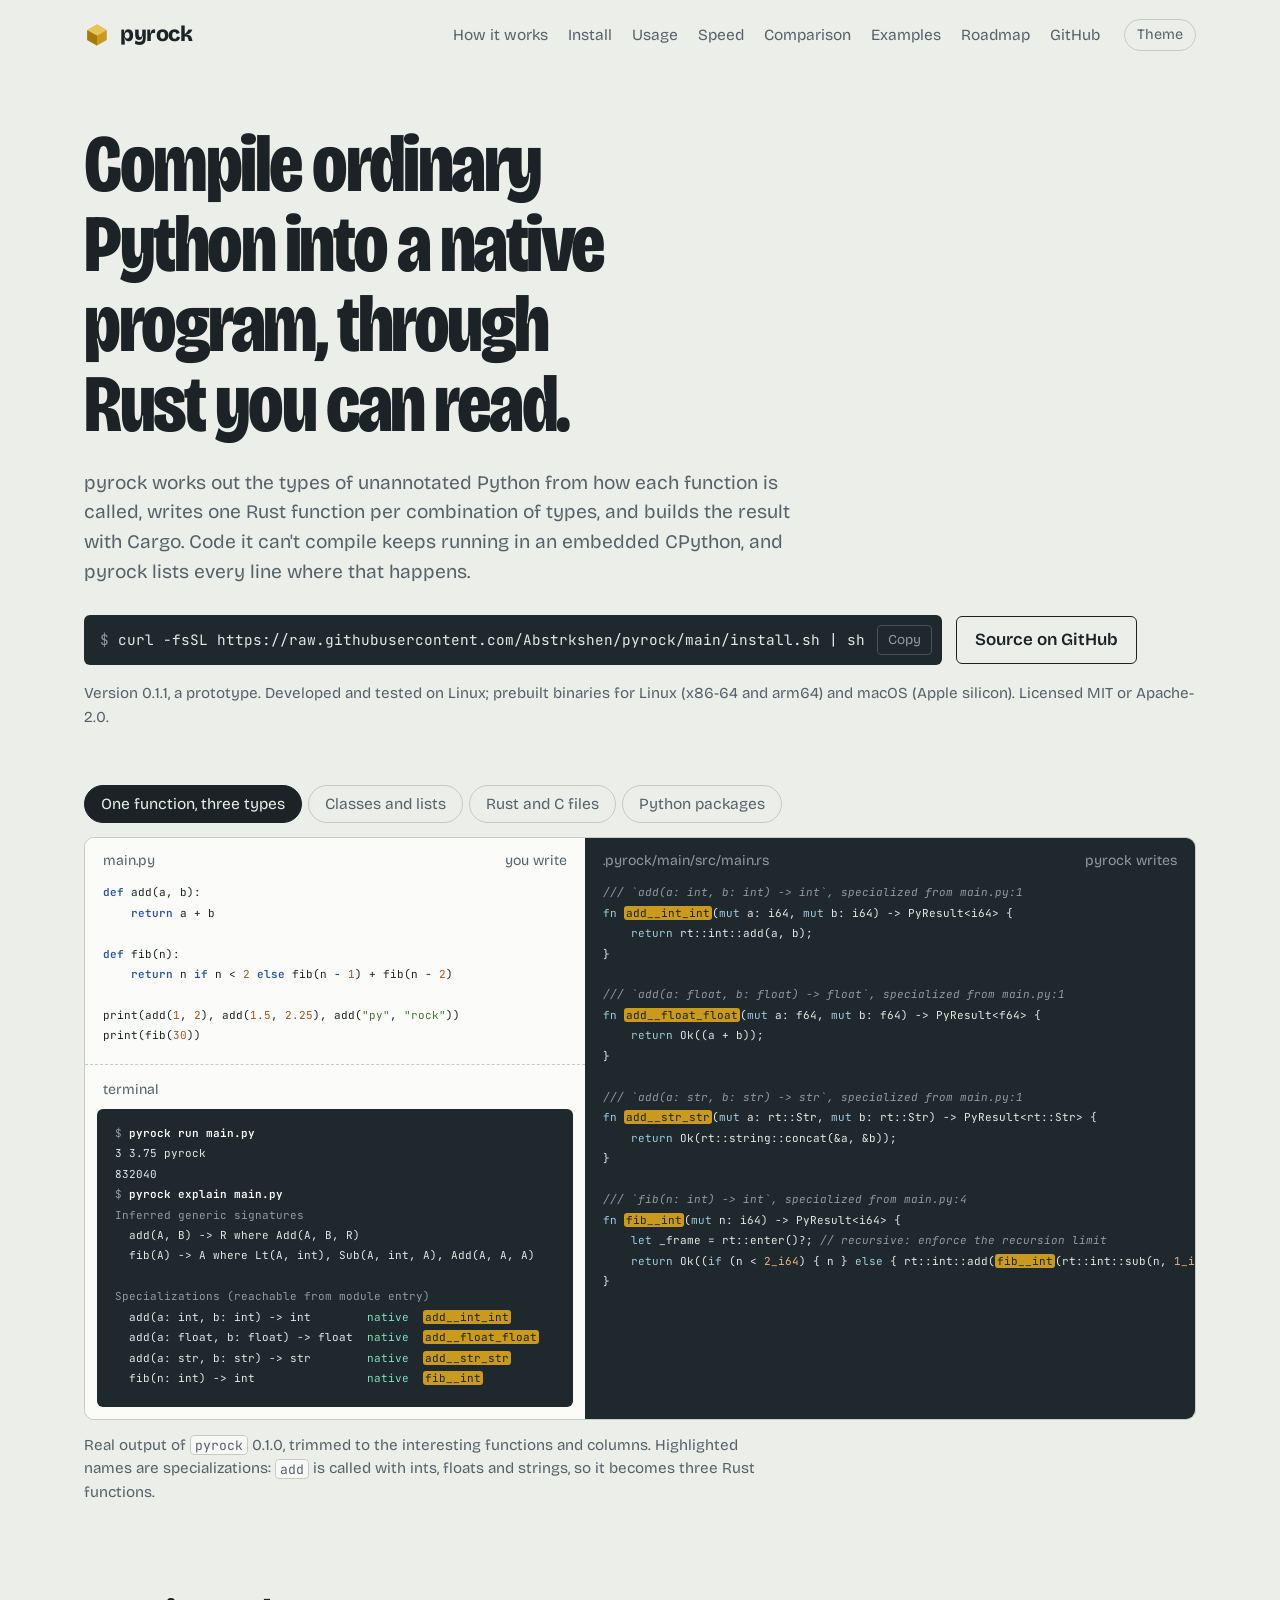
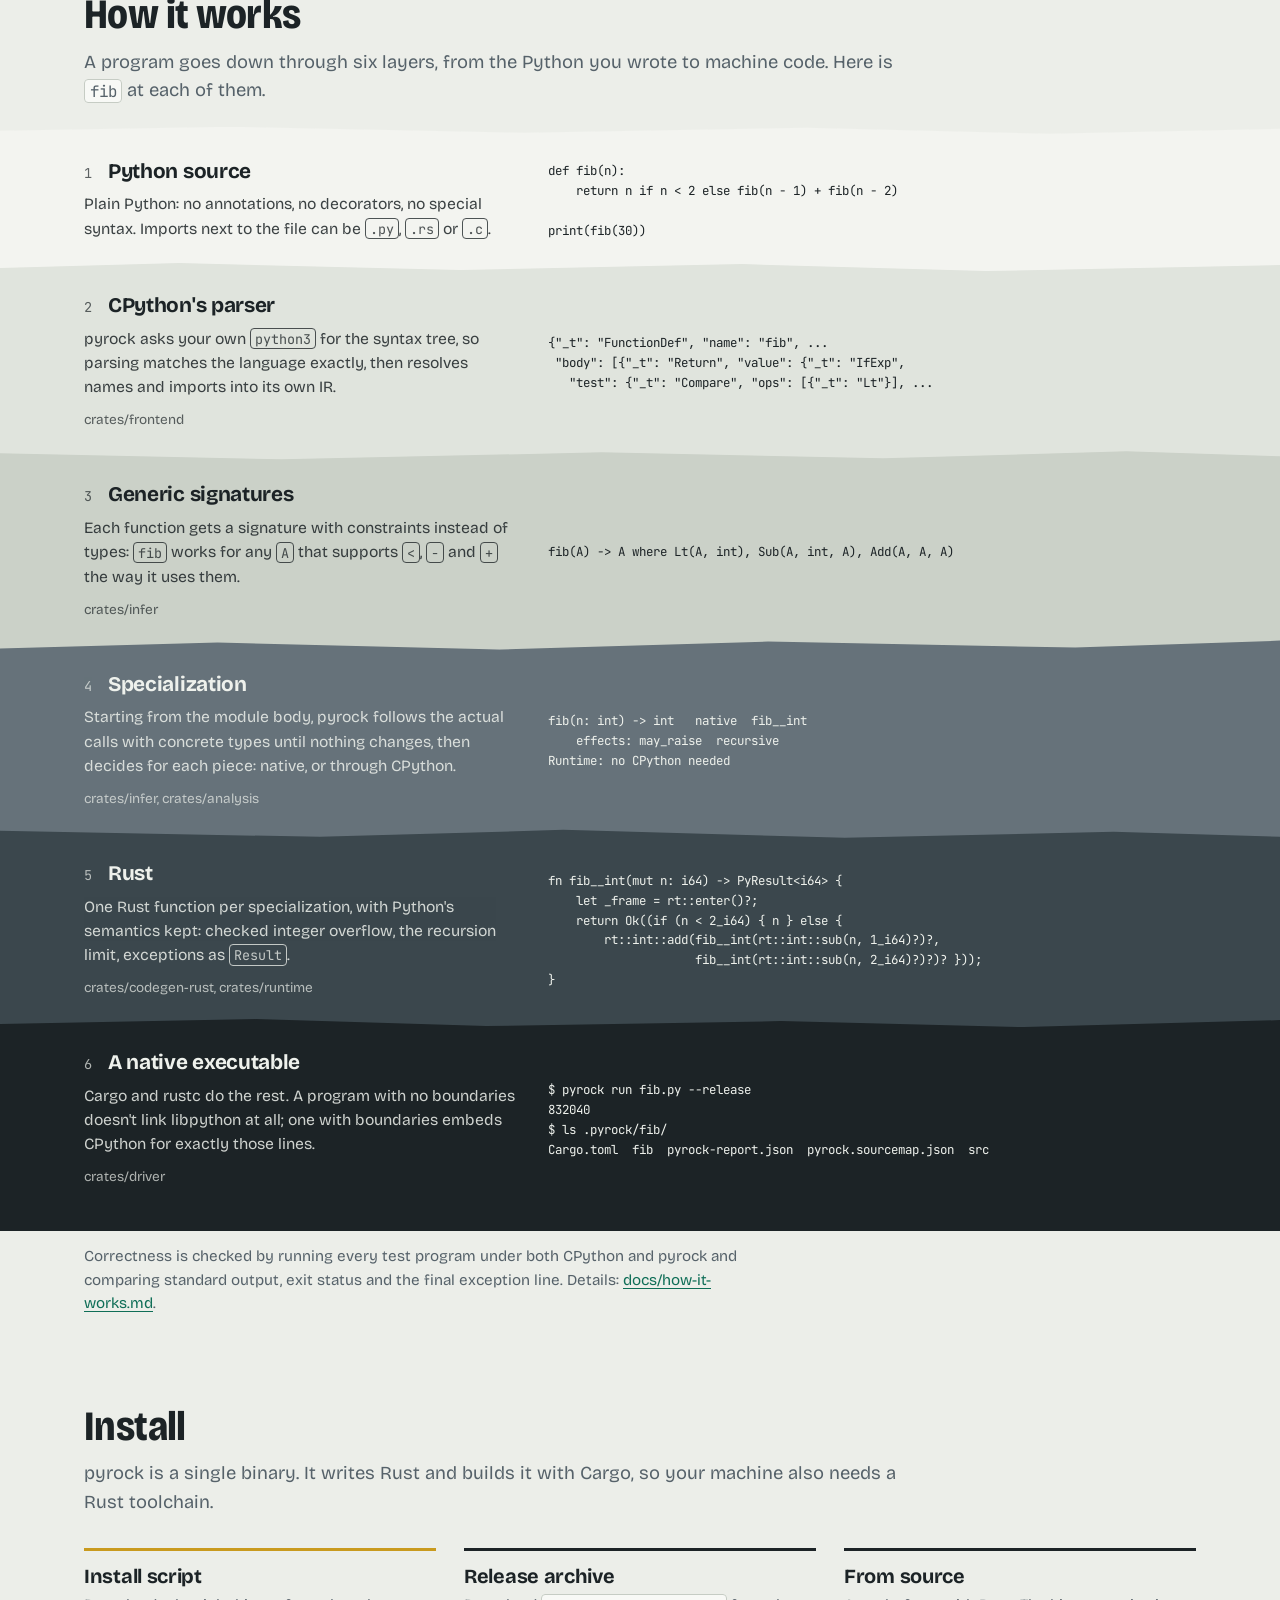
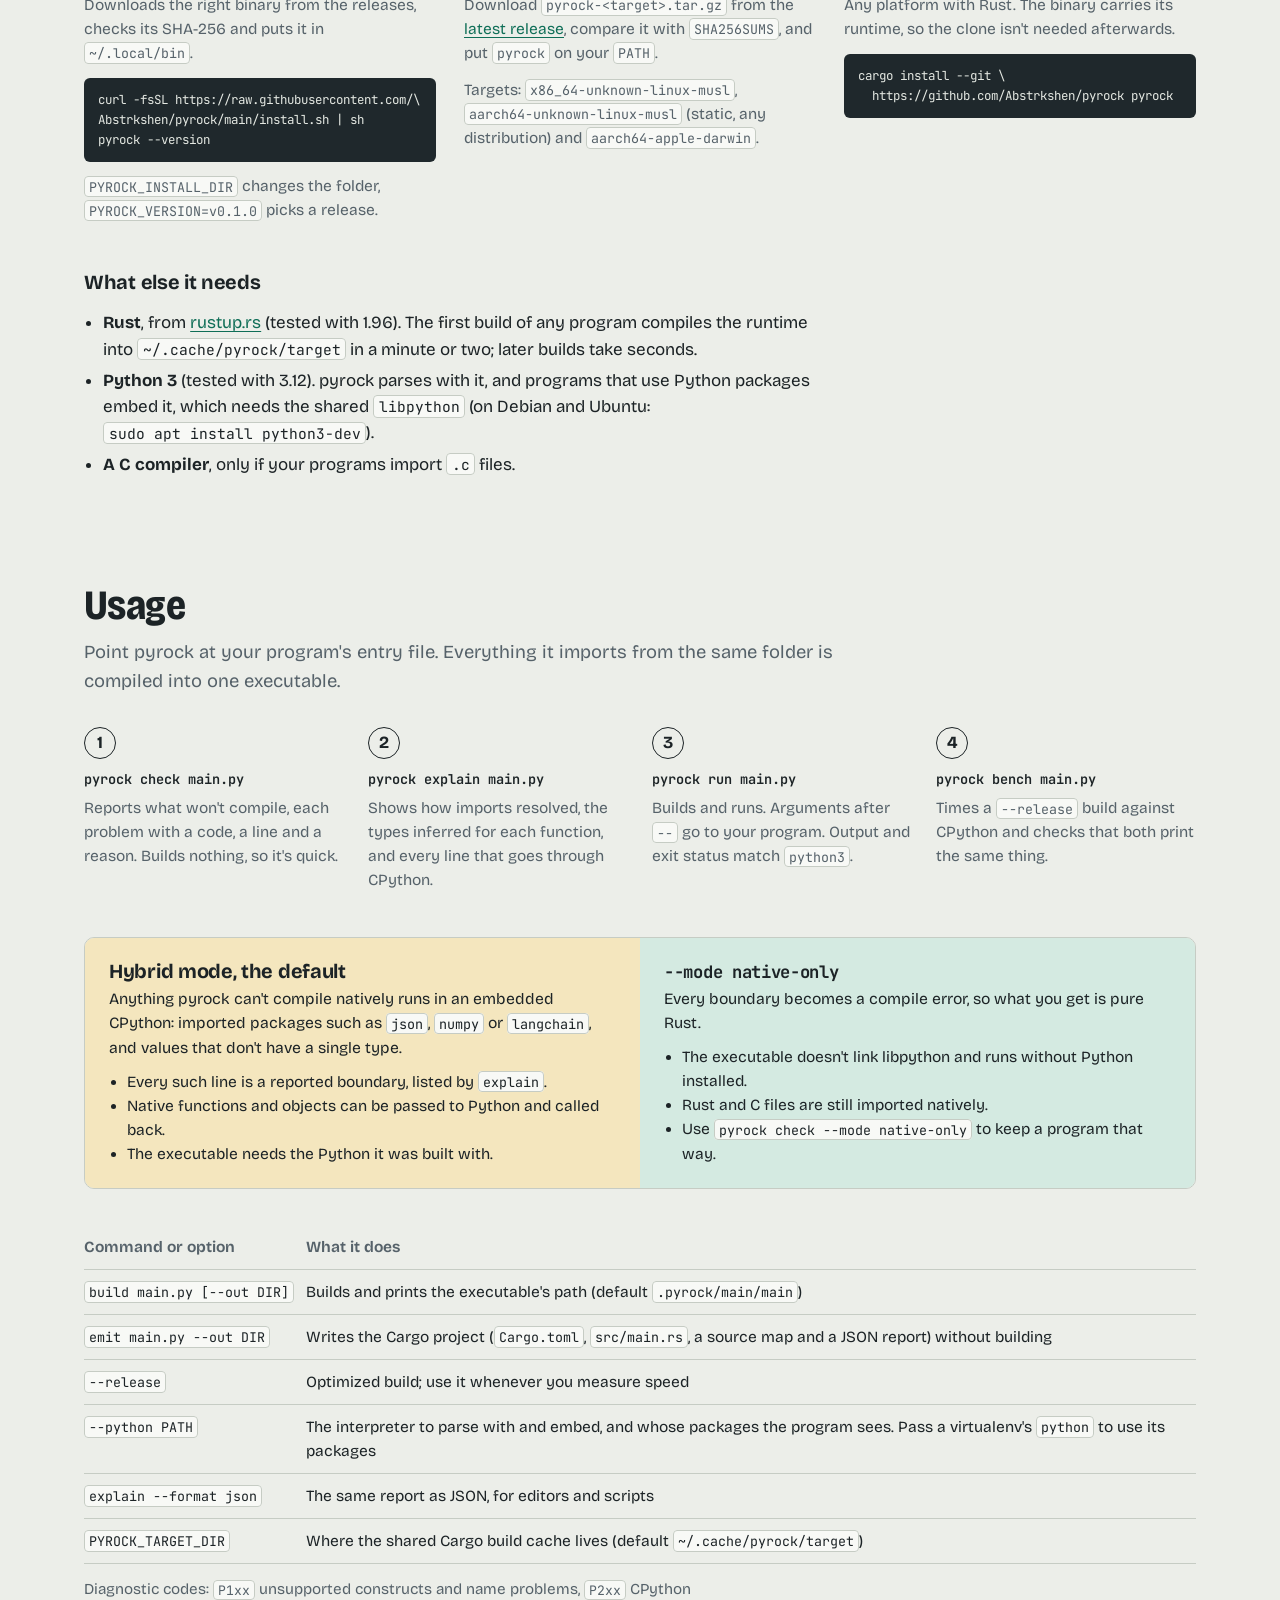
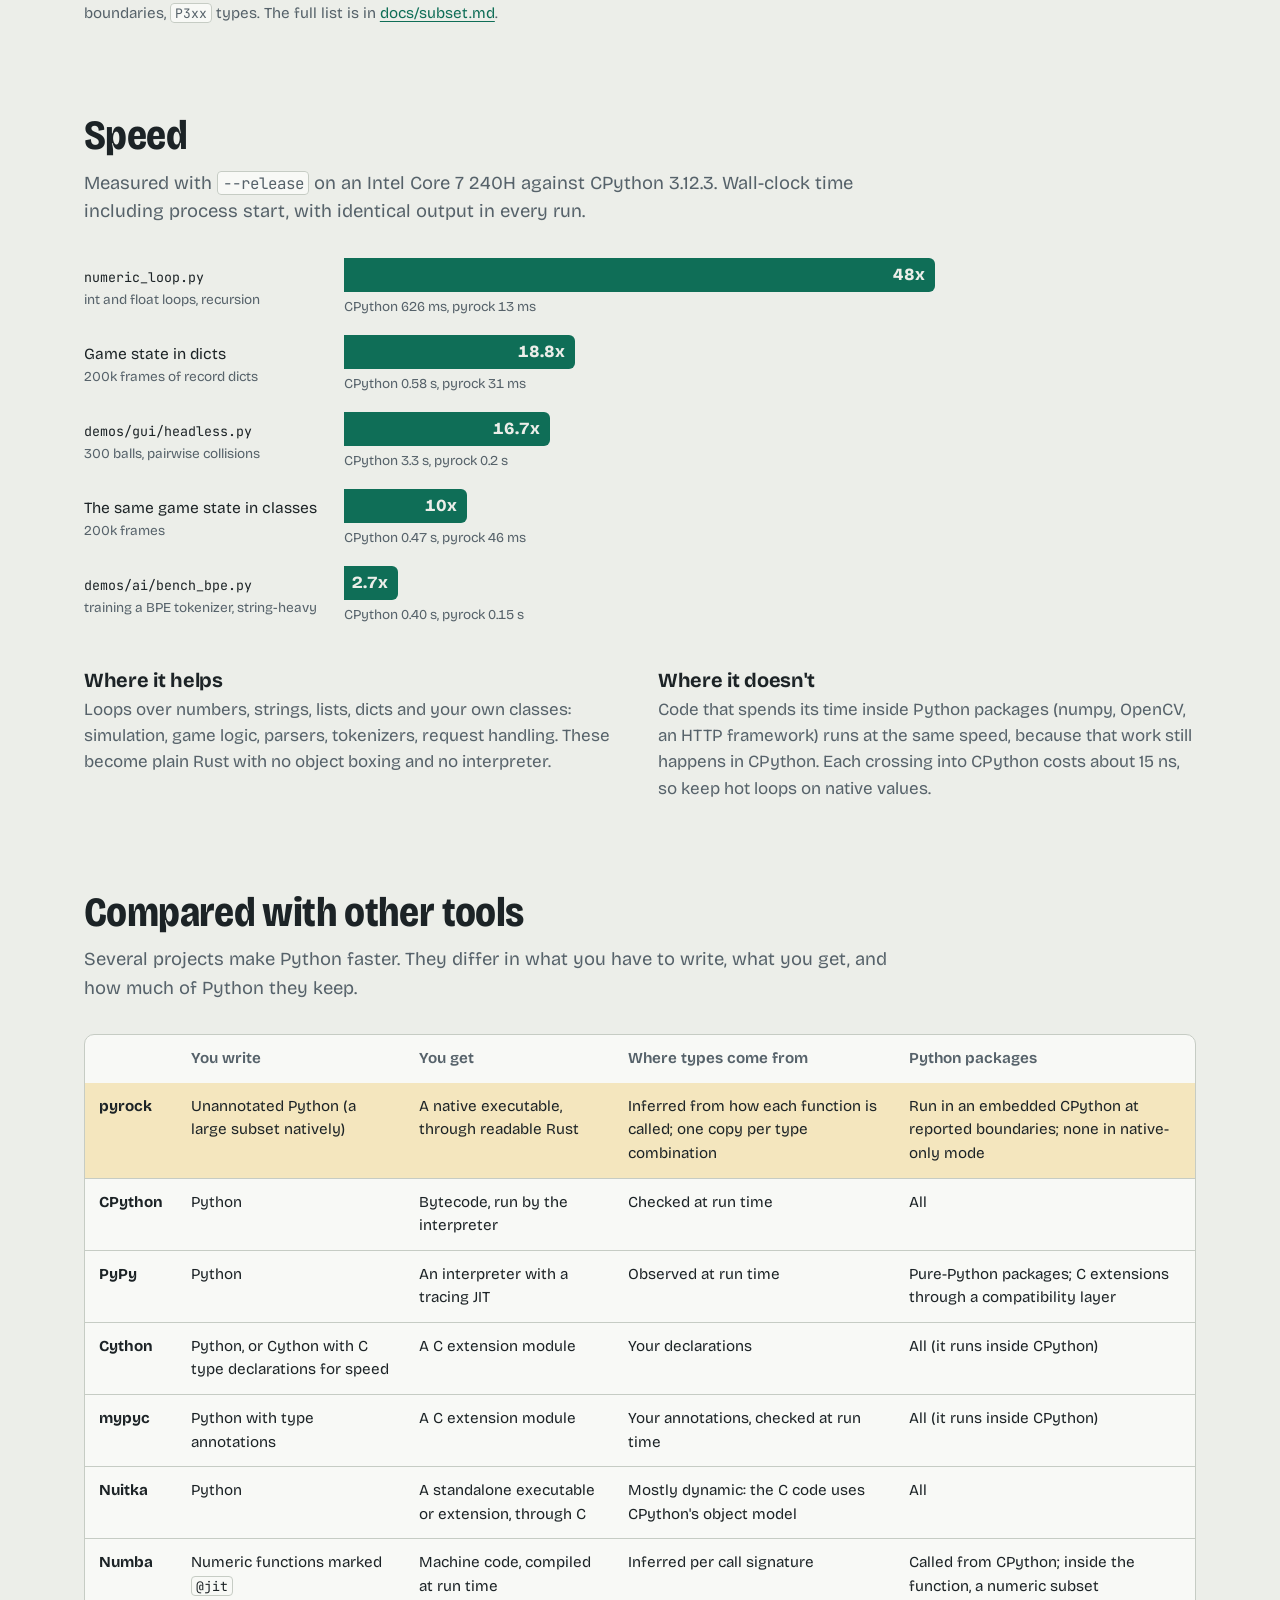
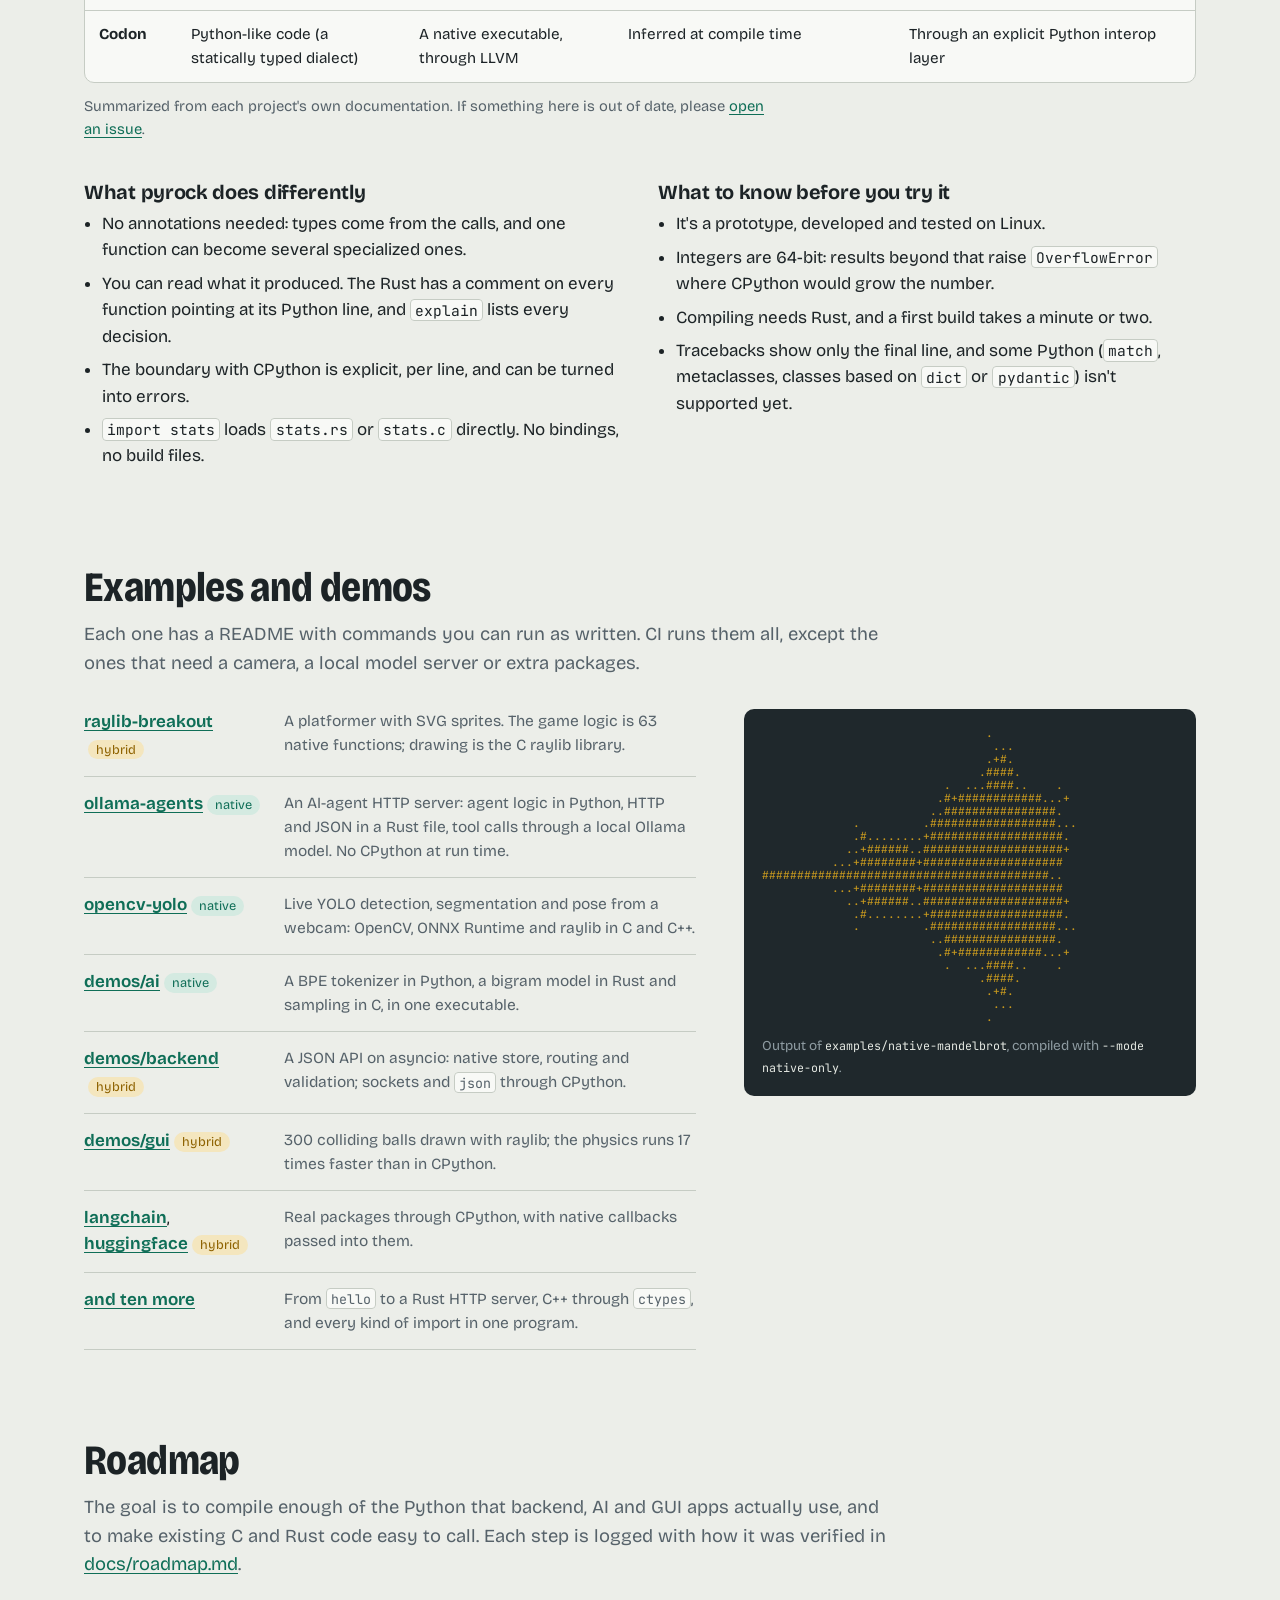
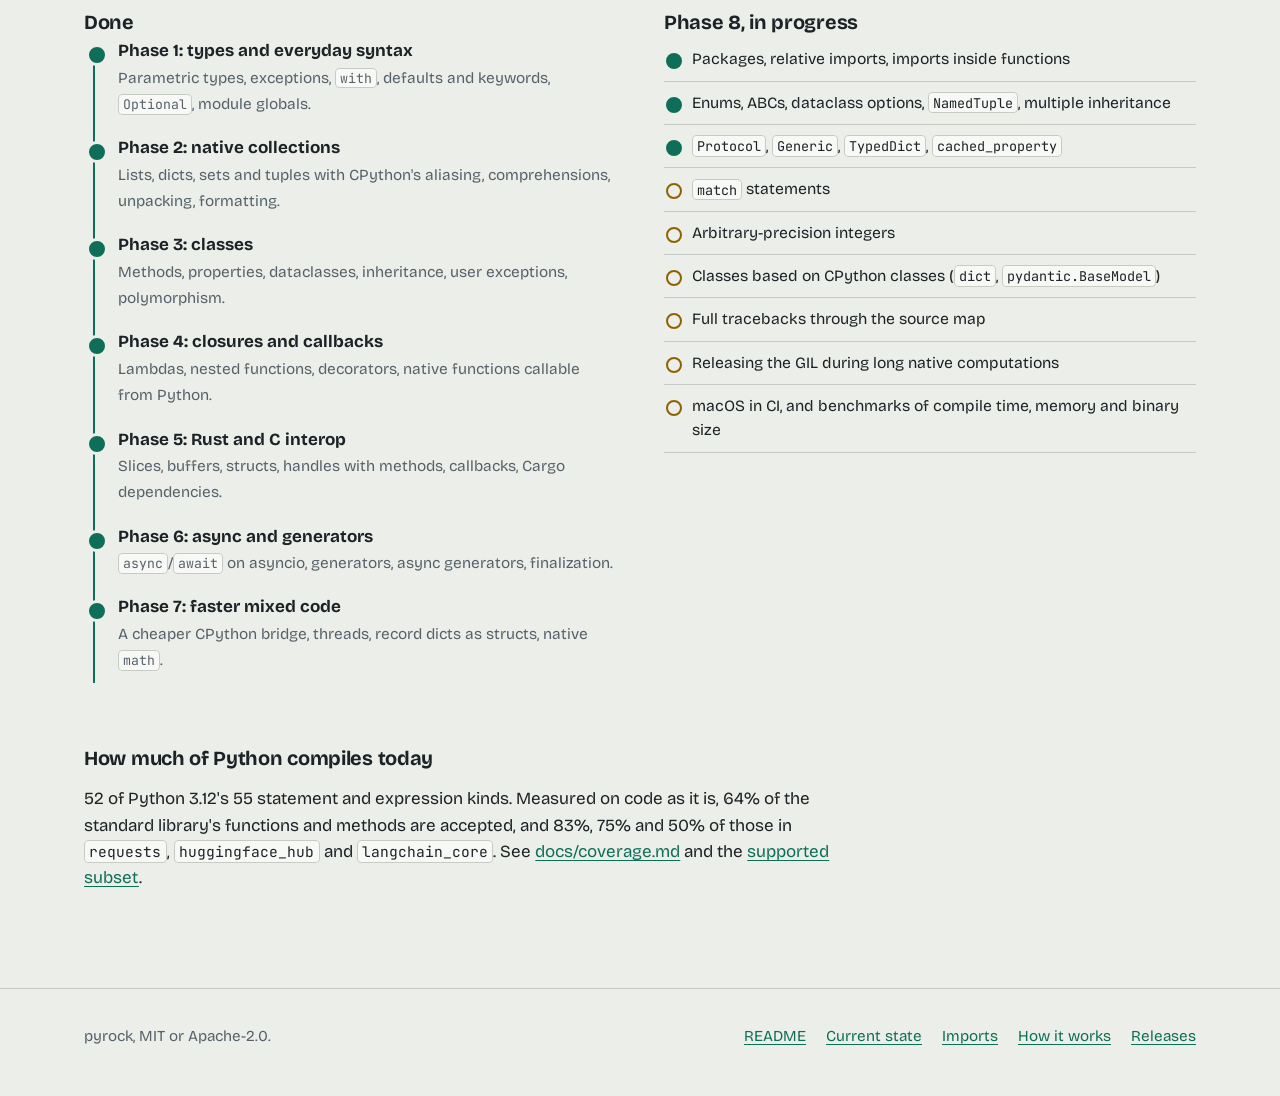
==== commit 67862e3f: "Release 0.1.1: build the macOS binary on macos-15 macos-14 runners are no longer available, so v0.1." ====
--- a/site/index.html
+++ b/site/index.html
@@ -336,7 +336,7 @@
     <div class="cmd"><code id="install-cmd">curl -fsSL https://raw.githubusercontent.com/Abstrkshen/pyrock/main/install.sh | sh</code><button class="copy" type="button" data-copy="install-cmd">Copy</button></div>
     <a class="button" href="https://github.com/Abstrkshen/pyrock">Source on GitHub</a>
   </div>
-  <p class="status">Version 0.1.0, a prototype. Developed and tested on Linux;
+  <p class="status">Version 0.1.1, a prototype. Developed and tested on Linux;
   prebuilt binaries for Linux (x86-64 and arm64) and macOS (Apple silicon). Licensed MIT or Apache-2.0.</p>
 
   <div class="twin hero-twin" data-tabs>
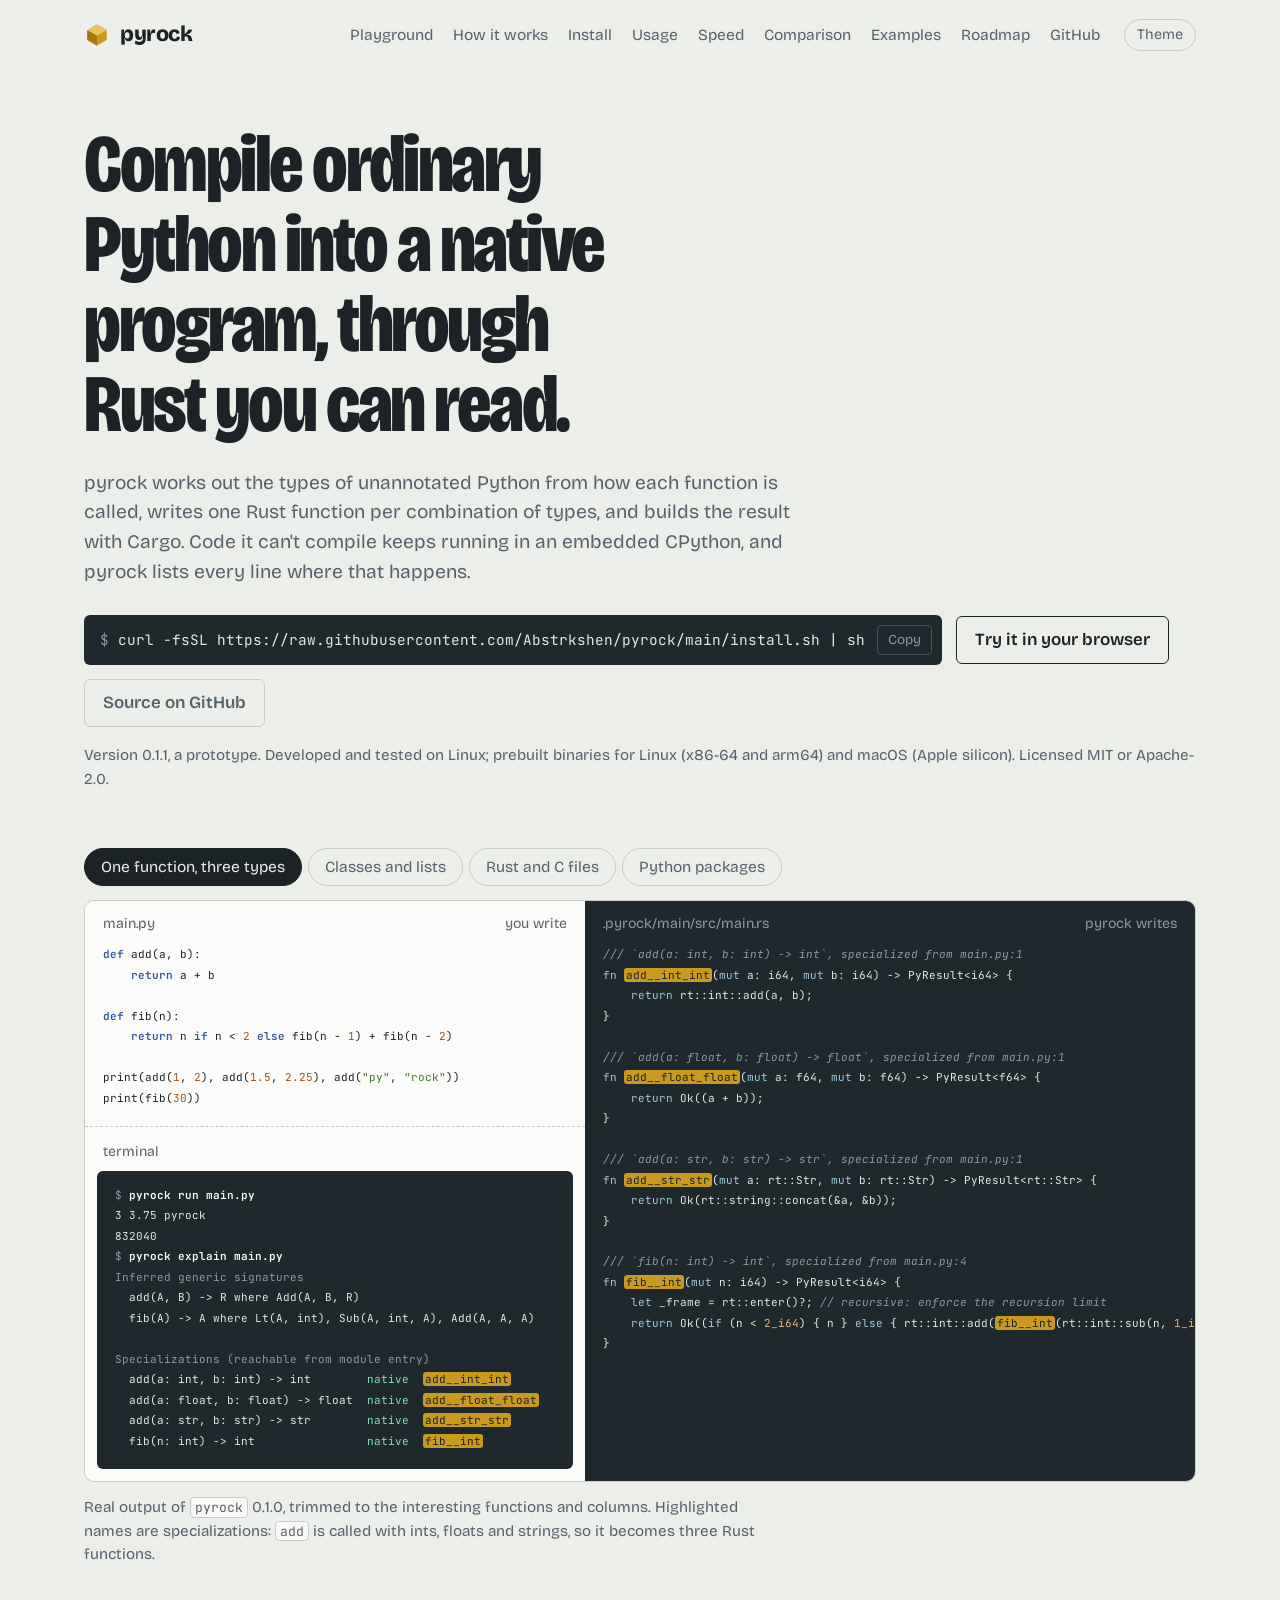
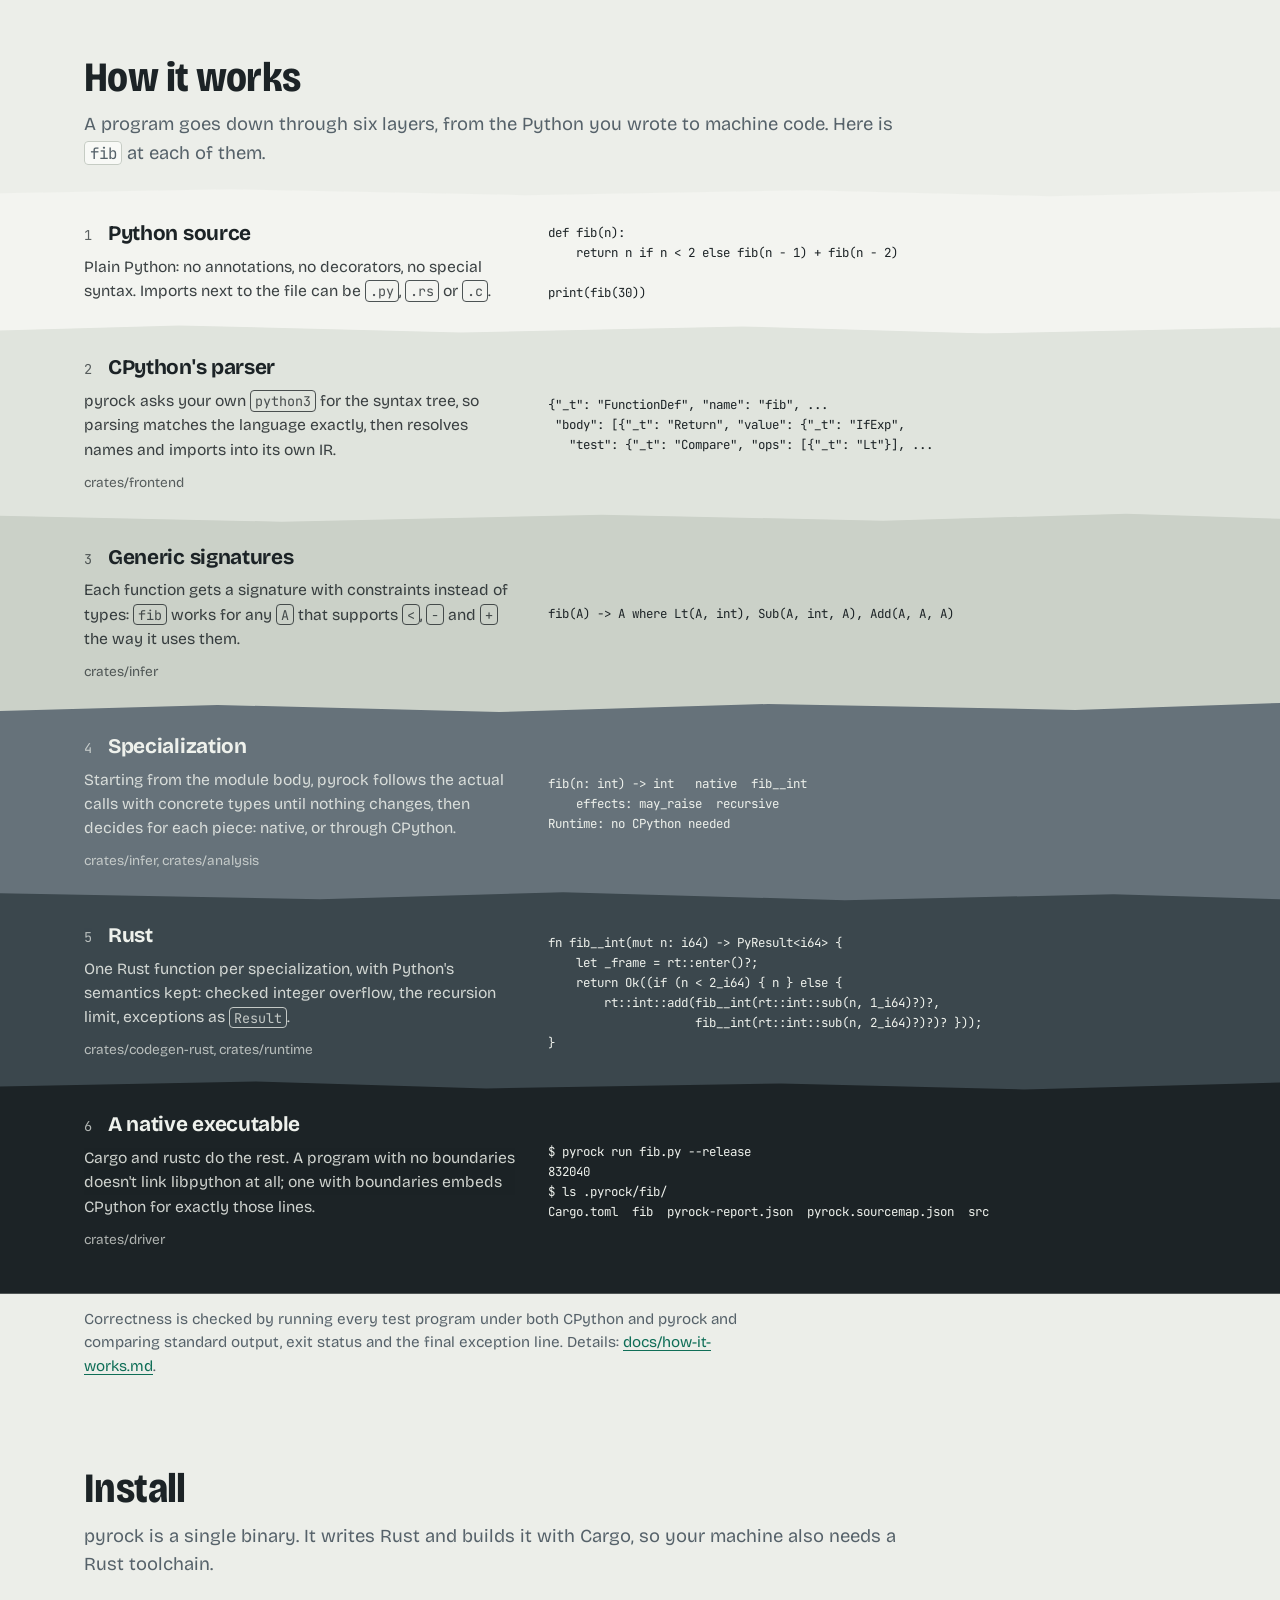
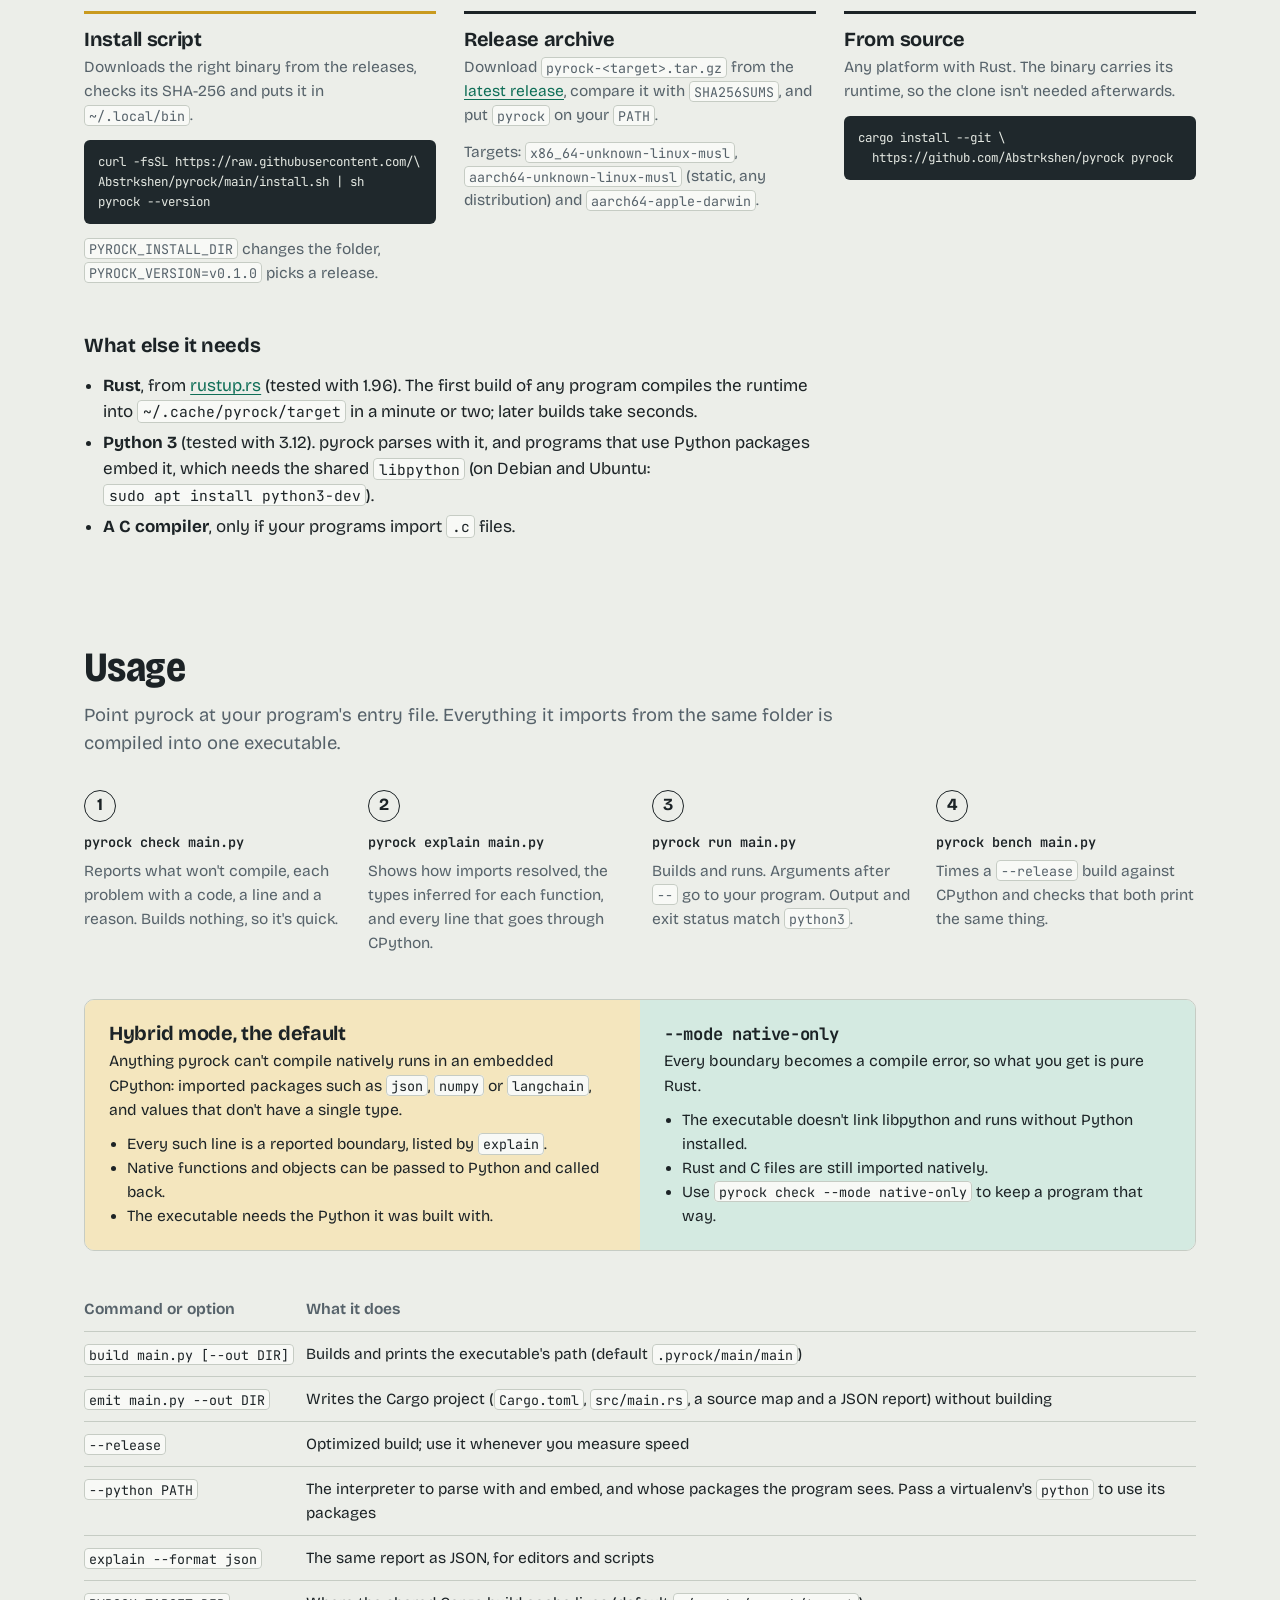
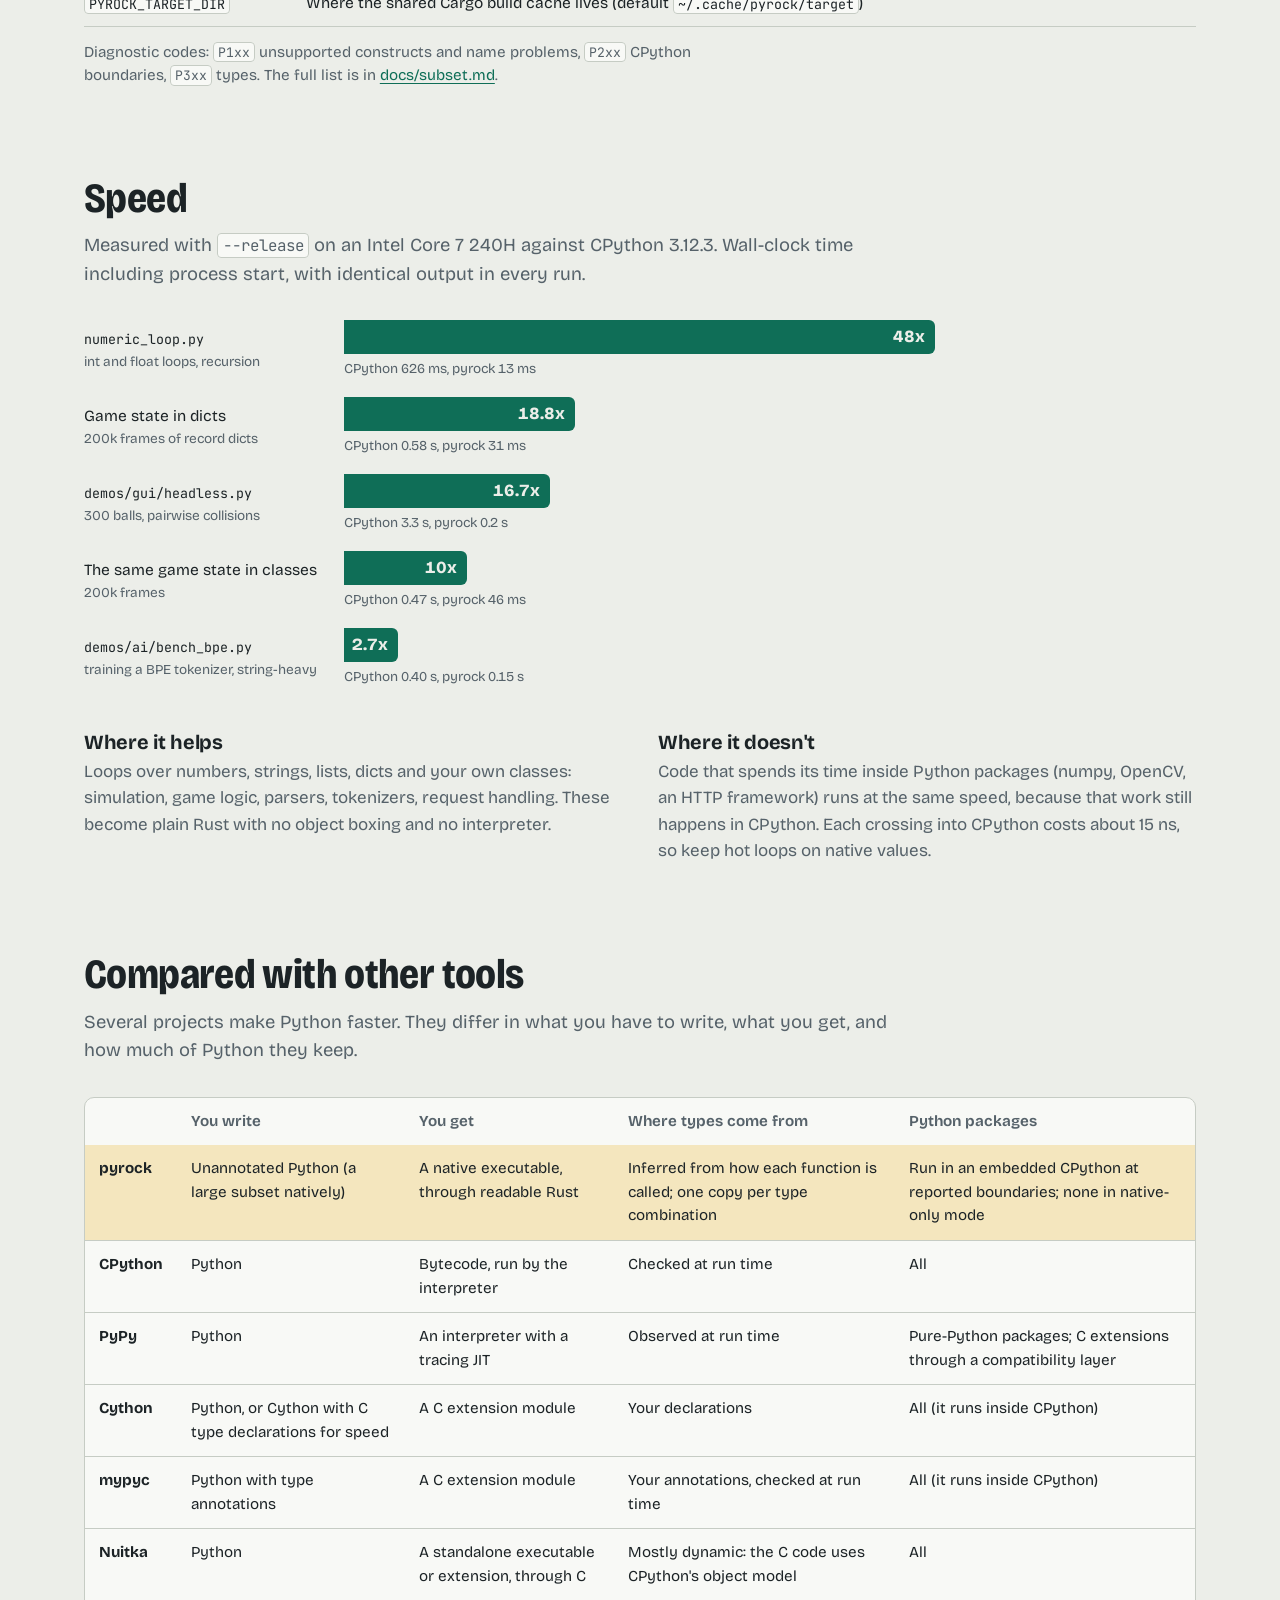
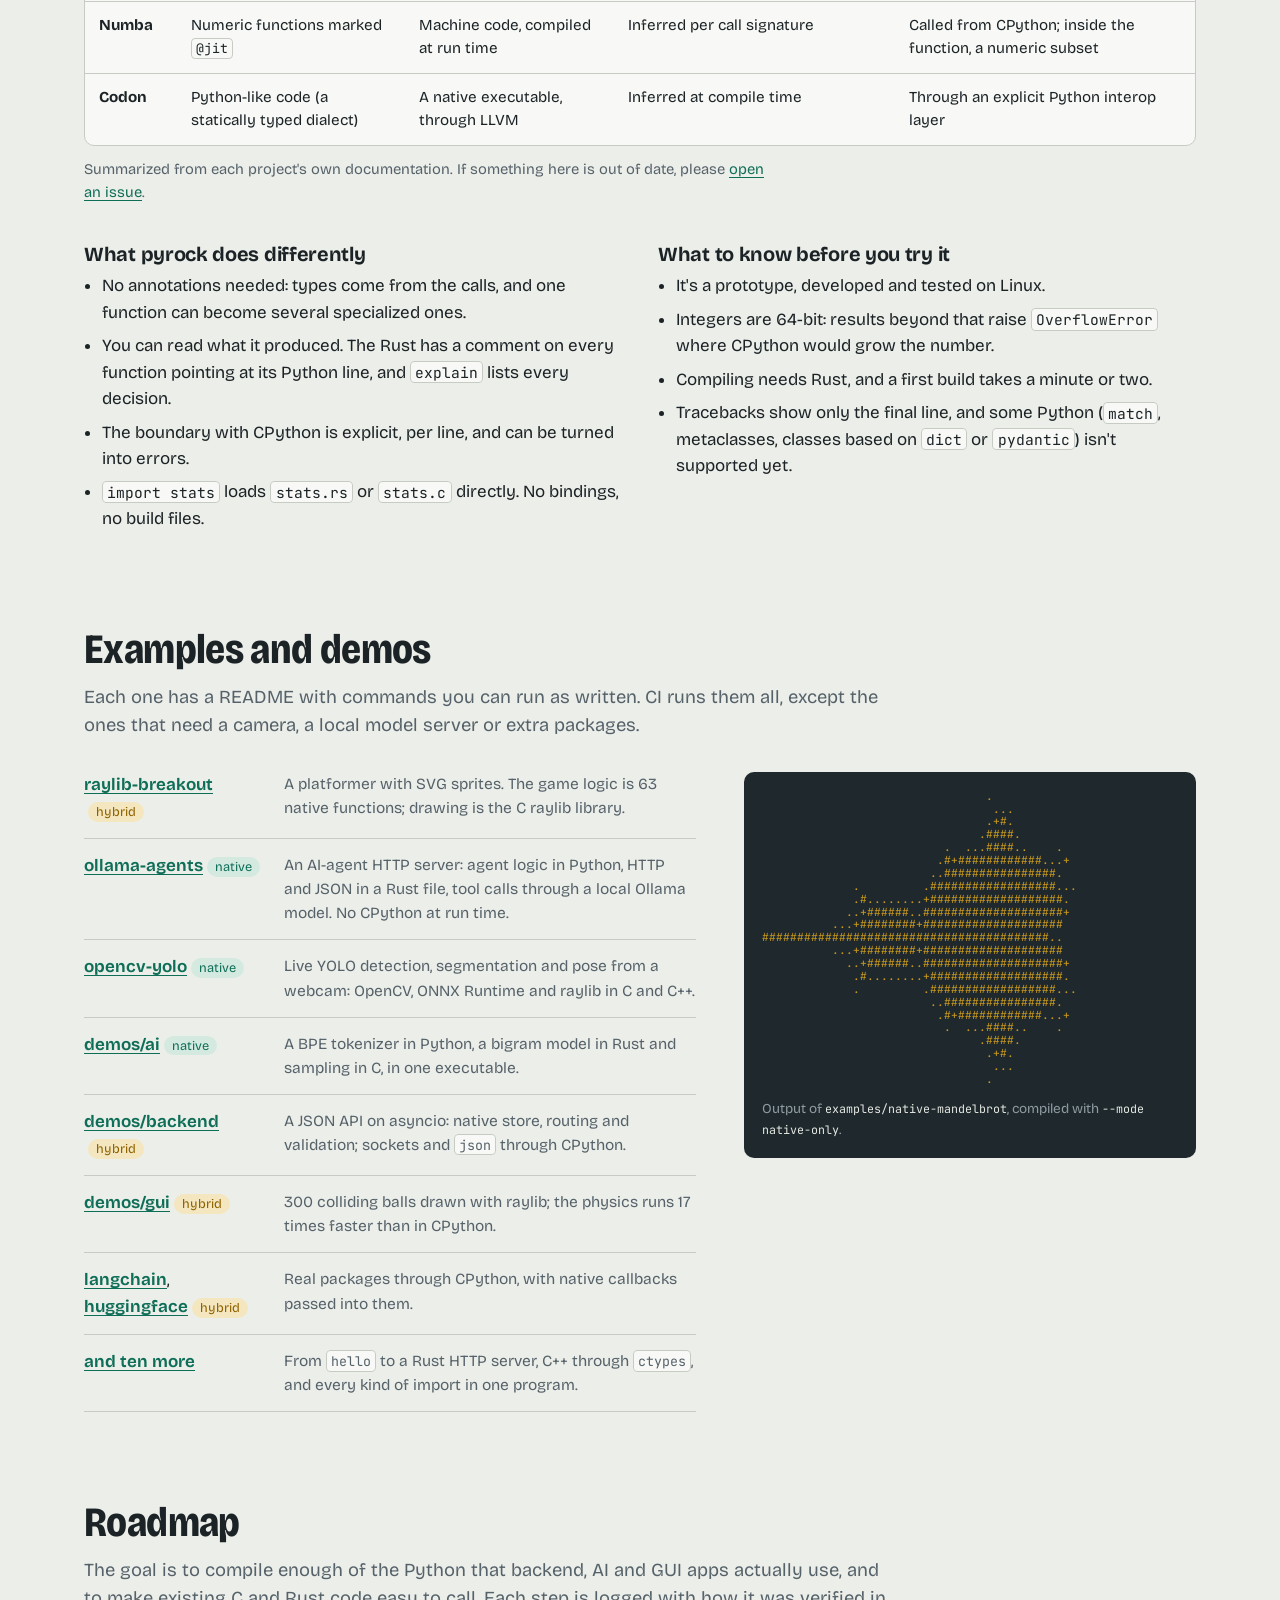
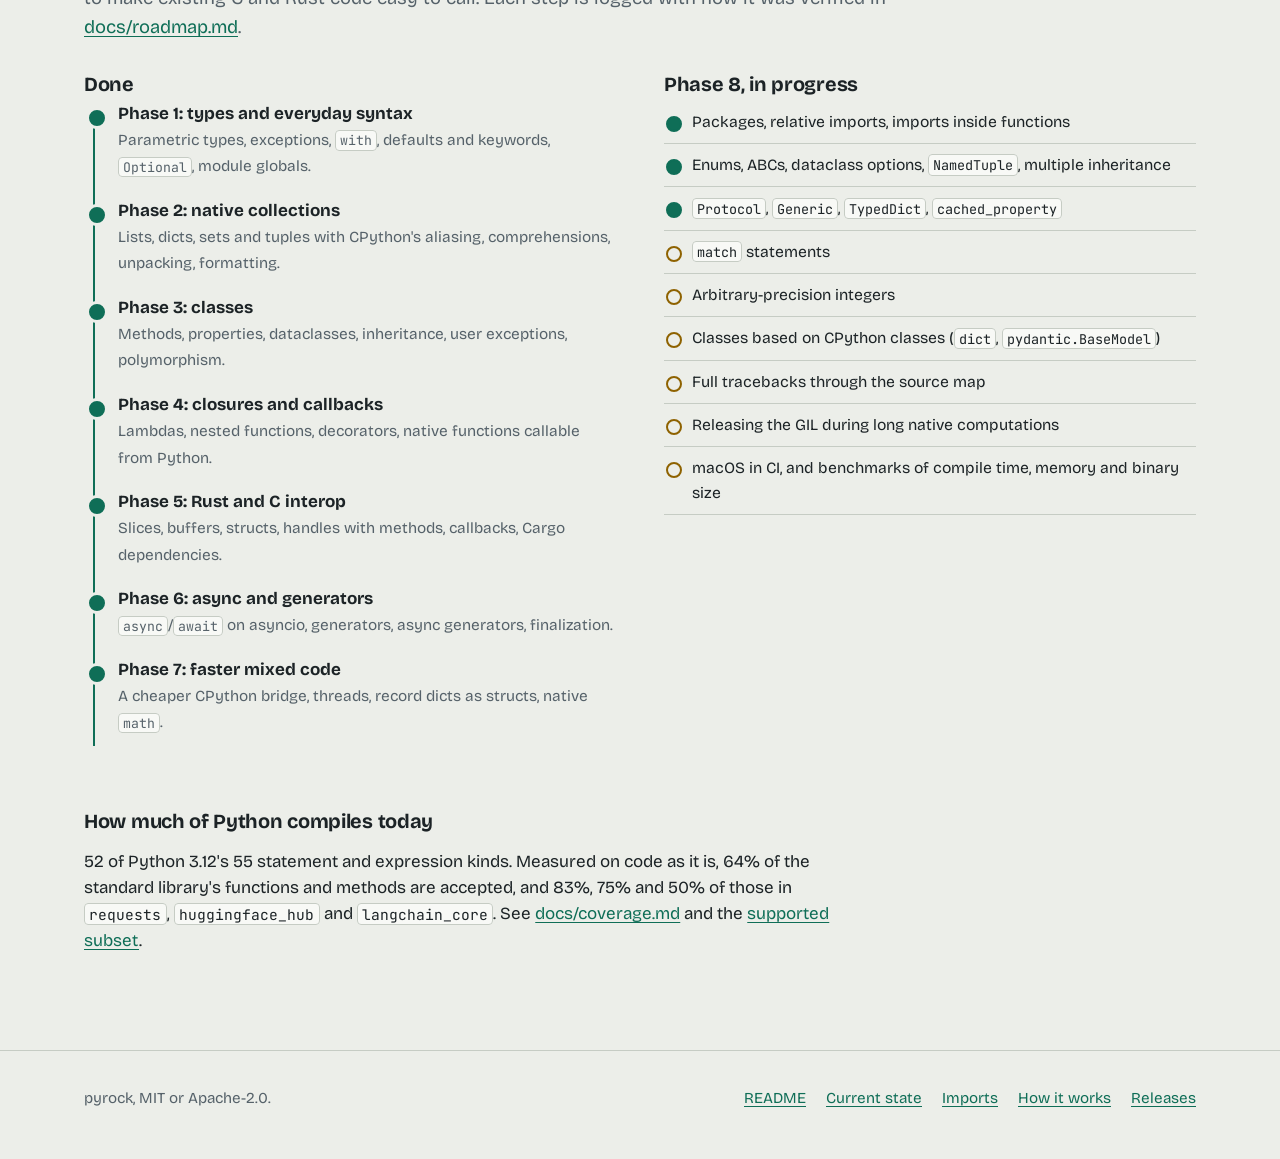
==== commit 13d61e7a: "Playground: the compiler in the browser as WebAssembly - crates/playground: lowering, inference, pla" ====
--- a/site/index.html
+++ b/site/index.html
@@ -12,299 +12,7 @@
 <link rel="preconnect" href="https://fonts.googleapis.com">
 <link rel="preconnect" href="https://fonts.gstatic.com" crossorigin>
 <link href="https://fonts.googleapis.com/css2?family=Bricolage+Grotesque:opsz,wdth,wght@12..96,75..100,400..800&family=JetBrains+Mono:wght@400;600&display=swap" rel="stylesheet">
-<style>
-:root {
-  --bg: #ECEEE9;
-  --surface: #F8F9F6;
-  --ink: #1C2326;
-  --muted: #56626A;
-  --line: #C6CCC4;
-  --native: #0F6E57;
-  --native-soft: #D4EAE1;
-  --bridge: #8E6200;
-  --bridge-soft: #F4E6BE;
-  --pyrite: #C99A1E;
-  --py-pane: #FBFCF9;
-  --rs-pane: #1F282C;
-  --rs-ink: #E4E8E2;
-  --rs-muted: #8E9BA1;
-  --rs-key: #9FCBE0;
-  --rs-str: #B9DB9A;
-  --rs-num: #E6B57E;
-  --py-key: #2C55A0;
-  --py-str: #3D7A26;
-  --py-num: #A0521A;
-  --py-com: #6E7A80;
-  --s1: #F3F4F0; --s2: #E0E4DD; --s3: #CBD1C8; --s4: #66727A; --s5: #3B474D; --s6: #1C2326;
-  --s-ink-dark: #1C2326; --s-ink-light: #EEF1EC;
-  --radius-pane: 10px;
-  --radius-small: 6px;
-  --measure: 68ch;
-  color-scheme: light;
-}
-@media (prefers-color-scheme: dark) {
-  :root:not([data-theme="light"]) {
-    --bg: #141A1C; --surface: #1B2326; --ink: #E3E7E1; --muted: #9AA6AB; --line: #34403F;
-    --native: #5CC9A2; --native-soft: #173A30; --bridge: #E7BE55; --bridge-soft: #3A3115;
-    --pyrite: #E2B93B;
-    --py-pane: #1E272A; --rs-pane: #0D1214; --rs-ink: #E4E8E2;
-    --py-key: #8DB4F0; --py-str: #A5D58A; --py-num: #EBB07A; --py-com: #8A979C;
-    --s1: #283236; --s2: #222B2F; --s3: #1D2528; --s4: #182022; --s5: #121A1C; --s6: #0B1012;
-    --s-ink-dark: #E3E7E1;
-    color-scheme: dark;
-  }
-}
-:root[data-theme="dark"] {
-  --bg: #141A1C; --surface: #1B2326; --ink: #E3E7E1; --muted: #9AA6AB; --line: #34403F;
-  --native: #5CC9A2; --native-soft: #173A30; --bridge: #E7BE55; --bridge-soft: #3A3115;
-  --pyrite: #E2B93B;
-  --py-pane: #1E272A; --rs-pane: #0D1214; --rs-ink: #E4E8E2;
-  --py-key: #8DB4F0; --py-str: #A5D58A; --py-num: #EBB07A; --py-com: #8A979C;
-  --s1: #283236; --s2: #222B2F; --s3: #1D2528; --s4: #182022; --s5: #121A1C; --s6: #0B1012;
-  --s-ink-dark: #E3E7E1;
-  color-scheme: dark;
-}
-
-* { box-sizing: border-box; }
-html { -webkit-text-size-adjust: 100%; }
-body {
-  margin: 0;
-  overflow-x: hidden;
-  background: var(--bg);
-  color: var(--ink);
-  font-family: "Bricolage Grotesque", system-ui, sans-serif;
-  font-size: 1.0625rem;
-  line-height: 1.55;
-  font-variation-settings: "wdth" 100;
-}
-a { color: var(--native); text-underline-offset: 0.18em; }
-a:hover { text-decoration-thickness: 2px; }
-:focus-visible { outline: 3px solid var(--pyrite); outline-offset: 2px; border-radius: 3px; }
-code, pre, kbd { font-family: "JetBrains Mono", ui-monospace, monospace; font-size: 0.86em; font-variant-ligatures: none; }
-p code, li code, td code { background: var(--surface); border: 1px solid var(--line); border-radius: 4px; padding: 0.05em 0.3em; white-space: nowrap; }
-.stratum p code { background: transparent; border-color: currentColor; color: inherit; opacity: 0.9; }
-.wrap { max-width: 1160px; margin: 0 auto; padding: 0 24px; }
-.prose { max-width: var(--measure); }
-h1, h2, h3 { line-height: 1.1; margin: 0; font-weight: 750; letter-spacing: -0.015em; }
-h2 { font-size: clamp(1.9rem, 3.4vw, 2.6rem); font-variation-settings: "wdth" 85; margin-bottom: 0.6rem; }
-h3 { font-size: 1.25rem; font-weight: 700; margin-bottom: 0.35rem; }
-section { padding: 88px 0 0; }
-section > .wrap > .lede { color: var(--muted); font-size: 1.15rem; max-width: var(--measure); margin: 0 0 2rem; }
-
-/* Top bar */
-.top { display: flex; align-items: center; gap: 24px; padding-top: 18px; padding-bottom: 18px; }
-.brand { display: flex; align-items: center; gap: 10px; color: var(--ink); text-decoration: none; font-weight: 800; font-size: 1.35rem; letter-spacing: -0.02em; }
-.brand svg { width: 26px; height: 26px; }
-.top nav { display: flex; gap: 20px; overflow-x: auto; scrollbar-width: none; margin-left: auto; }
-.top nav a { color: var(--muted); text-decoration: none; white-space: nowrap; font-size: 0.97rem; }
-.top nav a:hover { color: var(--ink); }
-.theme { background: none; border: 1px solid var(--line); color: var(--muted); border-radius: 999px; padding: 4px 12px; font: inherit; font-size: 0.9rem; cursor: pointer; }
-
-/* Hero */
-.hero { padding-top: 56px; }
-.hero h1 {
-  font-size: clamp(2.5rem, 6.4vw, 5.1rem);
-  font-weight: 800;
-  font-variation-settings: "wdth" 78;
-  letter-spacing: -0.03em;
-  max-width: 15ch;
-  line-height: 0.98;
-}
-.hero .sub { font-size: 1.2rem; color: var(--muted); max-width: 60ch; margin: 1.4rem 0 1.8rem; }
-.actions { display: flex; flex-wrap: wrap; gap: 14px; align-items: center; }
-.cmd {
-  display: flex; align-items: center; gap: 12px;
-  background: var(--rs-pane); color: var(--rs-ink);
-  border-radius: var(--radius-small); padding: 10px 10px 10px 16px;
-  max-width: 100%;
-}
-.cmd code { font-size: 0.9rem; white-space: nowrap; overflow-x: auto; min-width: 0; }
-.cmd code::before { content: "$ "; color: var(--rs-muted); }
-.copy { font: inherit; font-size: 0.85rem; background: transparent; color: var(--rs-muted); border: 1px solid #45535A; border-radius: 4px; padding: 3px 10px; cursor: pointer; flex: none; }
-.copy:hover { color: var(--rs-ink); }
-.button { display: inline-block; padding: 10px 18px; border-radius: var(--radius-small); border: 1.5px solid var(--ink); color: var(--ink); text-decoration: none; font-weight: 600; }
-.button:hover { background: var(--ink); color: var(--bg); }
-.status { color: var(--muted); font-size: 0.95rem; margin-top: 1.1rem; }
-
-/* Python | Rust twin panes */
-.twin { margin-top: 56px; }
-.tabs { display: flex; gap: 6px; flex-wrap: wrap; margin-bottom: 14px; }
-.tabs [role="tab"] {
-  font: inherit; font-size: 0.97rem; cursor: pointer;
-  background: transparent; color: var(--muted);
-  border: 1.5px solid var(--line); border-radius: 999px; padding: 6px 16px;
-}
-.tabs [role="tab"][aria-selected="true"] { color: var(--bg); background: var(--ink); border-color: var(--ink); }
-.panel { display: grid; grid-template-columns: minmax(0, 0.9fr) minmax(0, 1.1fr); border-radius: var(--radius-pane); overflow: hidden; border: 1px solid var(--line); }
-.panel + .panel { margin-top: 28px; }
-.js .panel + .panel { margin-top: 0; }
-.panel[hidden] { display: none; }
-.side { min-width: 0; display: flex; flex-direction: column; }
-.side.py { background: var(--py-pane); }
-.side.rs { background: var(--rs-pane); color: var(--rs-ink); }
-.side .label { display: flex; justify-content: space-between; gap: 12px; padding: 12px 18px 0; font-size: 0.88rem; color: var(--muted); }
-.side.rs .label { color: var(--rs-muted); }
-.side pre { margin: 0; padding: 10px 18px 18px; overflow-x: auto; line-height: 1.6; font-size: 0.8rem; tab-size: 4; }
-.side pre + .label { border-top: 1px dashed var(--line); padding-top: 12px; }
-.side.rs pre + .label { border-top-color: #3A464C; }
-pre.term { background: var(--rs-pane); color: var(--rs-ink); }
-.side.rs pre.term { background: rgba(0,0,0,0.22); flex: 1; }
-.side.py .label.tl { padding-top: 14px; }
-.side.py pre.term { margin: 8px 12px 12px; border-radius: var(--radius-small); padding-top: 14px; flex: 1; }
-.caption { color: var(--muted); font-size: 0.95rem; max-width: var(--measure); margin: 14px 0 0; }
-
-.t-c { color: var(--py-com); font-style: italic; }
-.py .t-k, .file .t-k { color: var(--py-key); font-weight: 600; }
-.py .t-s, .file .t-s { color: var(--py-str); }
-.py .t-n, .file .t-n { color: var(--py-num); }
-.py .t-d { color: var(--bridge); }
-.rs .t-k { color: var(--rs-key); }
-.rs .t-s { color: var(--rs-str); }
-.rs .t-n { color: var(--rs-num); }
-.rs .t-m { color: var(--rs-key); }
-.rs .t-c { color: var(--rs-muted); }
-.t-spec { color: #1C2326; background: var(--pyrite); border-radius: 3px; padding: 0 2px; }
-.t-ok { color: #7FE0BB; }
-.t-br { color: #F0C762; }
-.t-prompt { color: var(--rs-muted); }
-.t-cmd { color: #FFFFFF; font-weight: 600; }
-.t-head { color: var(--rs-muted); }
-.file pre { margin: 0; }
-
-/* Strata */
-.strata { margin-top: 8px; }
-.stratum {
-  --tone: var(--s1); --fg: var(--s-ink-dark);
-  background: var(--tone); color: var(--fg);
-  display: grid; grid-template-columns: minmax(0, 0.8fr) minmax(0, 1.2fr); gap: 32px;
-  padding: 34px max(24px, calc((100vw - 1160px) / 2 + 24px)) 30px;
-  margin-top: -10px;
-  position: relative;
-}
-.stratum:nth-child(1) { --tone: var(--s1); clip-path: polygon(0 4px, 18% 0, 41% 6px, 63% 1px, 82% 7px, 100% 2px, 100% 100%, 0 100%); }
-.stratum:nth-child(2) { --tone: var(--s2); clip-path: polygon(0 7px, 14% 2px, 36% 9px, 58% 3px, 77% 10px, 100% 4px, 100% 100%, 0 100%); }
-.stratum:nth-child(3) { --tone: var(--s3); clip-path: polygon(0 3px, 22% 9px, 47% 2px, 69% 8px, 88% 1px, 100% 6px, 100% 100%, 0 100%); }
-.stratum:nth-child(4) { --tone: var(--s4); --fg: var(--s-ink-light); clip-path: polygon(0 9px, 17% 3px, 39% 10px, 60% 2px, 84% 8px, 100% 1px, 100% 100%, 0 100%); }
-.stratum:nth-child(5) { --tone: var(--s5); --fg: var(--s-ink-light); clip-path: polygon(0 2px, 25% 8px, 44% 1px, 66% 9px, 87% 3px, 100% 8px, 100% 100%, 0 100%); }
-.stratum:nth-child(6) { --tone: var(--s6); --fg: var(--s-ink-light); clip-path: polygon(0 6px, 20% 1px, 38% 8px, 61% 3px, 80% 9px, 100% 2px, 100% 100%, 0 100%); padding-bottom: 44px; }
-.stratum .stage { display: flex; gap: 16px; align-items: baseline; }
-.stratum .num { font-family: "JetBrains Mono", monospace; font-size: 0.85rem; opacity: 0.7; flex: none; }
-.stratum h3 { font-size: 1.3rem; }
-.stratum p { margin: 0.2rem 0 0; opacity: 0.85; max-width: 46ch; font-size: 0.98rem; }
-.stratum pre { margin: 0; font-size: 0.78rem; line-height: 1.6; white-space: pre-wrap; overflow-wrap: anywhere; align-self: center; }
-.stratum .where { font-size: 0.85rem; opacity: 0.7; margin-top: 0.6rem; }
-.stratum .where code { background: transparent; border: 0; padding: 0; }
-
-/* Install */
-.three { display: grid; grid-template-columns: repeat(3, minmax(0, 1fr)); gap: 28px; }
-.way { border-top: 3px solid var(--ink); padding-top: 14px; }
-.way.first { border-top-color: var(--pyrite); }
-.way pre { background: var(--rs-pane); color: var(--rs-ink); border-radius: var(--radius-small); padding: 12px 14px; overflow-x: auto; font-size: 0.78rem; line-height: 1.6; }
-.way p { margin: 0.3rem 0 0.8rem; color: var(--muted); font-size: 0.97rem; }
-.needs { margin-top: 36px; max-width: var(--measure); }
-.needs ul { padding-left: 1.2rem; }
-.needs li { margin: 0.3rem 0; }
-
-/* Usage */
-.steps { list-style: none; padding: 0; margin: 0; display: grid; grid-template-columns: repeat(4, minmax(0, 1fr)); gap: 24px; counter-reset: step; }
-.steps li { counter-increment: step; }
-.steps li::before { content: counter(step); display: inline-grid; place-items: center; width: 30px; height: 30px; border-radius: 50%; border: 1.5px solid var(--ink); font-weight: 700; margin-bottom: 10px; }
-.steps code.big { display: block; font-size: 0.85rem; margin-bottom: 6px; font-weight: 600; background: none; border: 0; padding: 0; }
-.steps p { margin: 0; color: var(--muted); font-size: 0.97rem; }
-.modes { display: grid; grid-template-columns: 1fr 1fr; gap: 0; margin-top: 44px; border: 1px solid var(--line); border-radius: var(--radius-pane); overflow: hidden; }
-.mode { padding: 22px 24px; }
-.mode.hybrid { background: var(--bridge-soft); }
-.mode.native { background: var(--native-soft); }
-.mode p { margin: 0.3rem 0 0; font-size: 0.98rem; }
-.mode ul { margin: 0.6rem 0 0; padding-left: 1.1rem; font-size: 0.97rem; }
-.opts { width: 100%; border-collapse: collapse; margin-top: 36px; font-size: 0.97rem; }
-.opts th, .opts td { text-align: left; padding: 10px 12px 10px 0; border-bottom: 1px solid var(--line); vertical-align: top; }
-.opts th { font-weight: 650; color: var(--muted); }
-.opts td:first-child { white-space: nowrap; }
-
-/* Speed */
-.bars { display: grid; gap: 18px; max-width: 900px; }
-.bar { display: grid; grid-template-columns: minmax(0, 15rem) minmax(0, 1fr); gap: 20px; align-items: center; }
-.bar .what { font-size: 0.97rem; }
-.bar .what small { display: block; color: var(--muted); font-size: 0.85rem; }
-.bar .track { position: relative; height: 34px; }
-.bar .fill { height: 100%; width: calc(var(--x) / 52 * 100%); min-width: 3.4rem; background: var(--native); border-radius: 0 var(--radius-small) var(--radius-small) 0; display: flex; align-items: center; justify-content: flex-end; padding-right: 10px; color: var(--bg); font-weight: 750; font-variant-numeric: tabular-nums; }
-.bar .times { font-size: 0.85rem; color: var(--muted); margin-top: 4px; font-variant-numeric: tabular-nums; }
-.speed-notes { display: grid; grid-template-columns: 1fr 1fr; gap: 36px; margin-top: 44px; }
-.speed-notes p { margin: 0.3rem 0 0; color: var(--muted); }
-
-/* Compare */
-.table-scroll { overflow-x: auto; border: 1px solid var(--line); border-radius: var(--radius-pane); background: var(--surface); }
-.compare { border-collapse: collapse; width: 100%; min-width: 860px; font-size: 0.95rem; }
-.compare th, .compare td { text-align: left; vertical-align: top; padding: 12px 14px; border-bottom: 1px solid var(--line); }
-.compare thead th { color: var(--muted); font-weight: 650; }
-.compare tbody th { font-weight: 700; white-space: nowrap; }
-.compare tr.us { background: var(--bridge-soft); }
-.compare tr:last-child th, .compare tr:last-child td { border-bottom: 0; }
-.fair { color: var(--muted); font-size: 0.92rem; margin-top: 12px; max-width: var(--measure); }
-.pros { display: grid; grid-template-columns: 1fr 1fr; gap: 36px; margin-top: 40px; }
-.pros ul { padding-left: 1.1rem; margin: 0.5rem 0 0; }
-.pros li { margin: 0.45rem 0; }
-
-/* Examples */
-.ex-grid { display: grid; grid-template-columns: minmax(0, 1.15fr) minmax(0, 0.85fr); gap: 48px; align-items: start; }
-.ex-list { list-style: none; padding: 0; margin: 0; }
-.ex-list li { padding: 14px 0; border-bottom: 1px solid var(--line); display: grid; grid-template-columns: 11.5rem minmax(0, 1fr); gap: 16px; }
-.ex-list li:first-child { padding-top: 0; }
-.ex-list a { font-weight: 650; }
-.ex-list p { margin: 0; color: var(--muted); font-size: 0.97rem; }
-.ex-list .tag { display: inline-block; font-size: 0.8rem; padding: 0 8px; border-radius: 999px; margin-left: 4px; }
-.tag.native { background: var(--native-soft); color: var(--native); }
-.tag.hybrid { background: var(--bridge-soft); color: var(--bridge); }
-figure.mandel { margin: 0; background: var(--rs-pane); border-radius: var(--radius-pane); padding: 18px; position: sticky; top: 16px; }
-figure.mandel pre { margin: 0; color: var(--pyrite); font-size: clamp(0.42rem, 0.95vw, 0.7rem); line-height: 1.15; overflow-x: auto; }
-figure.mandel figcaption { color: var(--rs-muted); font-size: 0.85rem; margin-top: 12px; }
-figure.mandel figcaption code { background: transparent; border: 0; color: var(--rs-ink); }
-
-/* Roadmap */
-.road { display: grid; grid-template-columns: minmax(0, 1fr) minmax(0, 1fr); gap: 48px; }
-.phases { list-style: none; padding: 0; margin: 0; position: relative; }
-.phases::before { content: ""; position: absolute; left: 9px; top: 8px; bottom: 8px; width: 2px; background: var(--native); }
-.phases li { position: relative; padding: 0 0 18px 34px; }
-.phases li::before { content: ""; position: absolute; left: 2px; top: 6px; width: 16px; height: 16px; border-radius: 50%; background: var(--native); border: 3px solid var(--bg); }
-.phases strong { display: block; }
-.phases span { color: var(--muted); font-size: 0.96rem; }
-.open { list-style: none; padding: 0; margin: 0; }
-.open li { padding: 9px 0 9px 28px; border-bottom: 1px solid var(--line); position: relative; font-size: 0.98rem; }
-.open li::before { content: ""; position: absolute; left: 2px; top: 15px; width: 12px; height: 12px; border: 2px solid var(--bridge); border-radius: 50%; }
-.open li.done::before { background: var(--native); border-color: var(--native); }
-
-.limits { margin-top: 56px; max-width: var(--measure); }
-.limits ul { padding-left: 1.1rem; }
-.limits li { margin: 0.4rem 0; }
-
-footer { margin-top: 96px; padding: 36px 0 48px; border-top: 1px solid var(--line); color: var(--muted); font-size: 0.95rem; }
-footer .wrap { display: flex; flex-wrap: wrap; gap: 12px 32px; justify-content: space-between; }
-footer nav { display: flex; flex-wrap: wrap; gap: 8px 20px; }
-
-@media (max-width: 900px) {
-  .panel { grid-template-columns: minmax(0, 1fr); }
-  .stratum { grid-template-columns: minmax(0, 1fr); gap: 14px; }
-  .three, .steps { grid-template-columns: 1fr 1fr; }
-  .ex-grid, .road, .pros, .speed-notes, .modes { grid-template-columns: minmax(0, 1fr); }
-  figure.mandel { position: static; }
-}
-@media (max-width: 600px) {
-  .wrap { padding-left: 16px; padding-right: 16px; }
-  .hero { padding-top: 32px; }
-  .stratum { padding-left: 16px; padding-right: 16px; }
-  .three, .steps { grid-template-columns: minmax(0, 1fr); }
-  .top { flex-wrap: wrap; gap: 10px 16px; }
-  .top nav { order: 3; width: 100%; margin-left: 0; }
-  .theme { margin-left: auto; }
-  .bar { grid-template-columns: minmax(0, 1fr); gap: 6px; }
-  .ex-list li { grid-template-columns: minmax(0, 1fr); gap: 4px; }
-  section { padding-top: 64px; }
-  .opts thead { display: none; }
-  .opts tr { display: block; padding: 10px 0; border-bottom: 1px solid var(--line); }
-  .opts td { display: block; border: 0; padding: 2px 0; }
-}
-</style>
+<link rel="stylesheet" href="style.css">
 </head>
 <body>
 <header class="wrap top">
@@ -313,6 +21,7 @@
     pyrock
   </a>
   <nav aria-label="Sections">
+    <a href="play.html">Playground</a>
     <a href="#how">How it works</a>
     <a href="#install">Install</a>
     <a href="#usage">Usage</a>
@@ -334,7 +43,8 @@
   line where that happens.</p>
   <div class="actions">
     <div class="cmd"><code id="install-cmd">curl -fsSL https://raw.githubusercontent.com/Abstrkshen/pyrock/main/install.sh | sh</code><button class="copy" type="button" data-copy="install-cmd">Copy</button></div>
-    <a class="button" href="https://github.com/Abstrkshen/pyrock">Source on GitHub</a>
+    <a class="button" href="play.html">Try it in your browser</a>
+    <a class="button quiet" href="https://github.com/Abstrkshen/pyrock">Source on GitHub</a>
   </div>
   <p class="status">Version 0.1.1, a prototype. Developed and tested on Linux;
   prebuilt binaries for Linux (x86-64 and arm64) and macOS (Apple silicon). Licensed MIT or Apache-2.0.</p>
--- a/site/style.css
+++ b/site/style.css
@@ -0,0 +1,293 @@
+:root {
+  --bg: #ECEEE9;
+  --surface: #F8F9F6;
+  --ink: #1C2326;
+  --muted: #56626A;
+  --line: #C6CCC4;
+  --native: #0F6E57;
+  --native-soft: #D4EAE1;
+  --bridge: #8E6200;
+  --bridge-soft: #F4E6BE;
+  --pyrite: #C99A1E;
+  --py-pane: #FBFCF9;
+  --rs-pane: #1F282C;
+  --rs-ink: #E4E8E2;
+  --rs-muted: #8E9BA1;
+  --rs-key: #9FCBE0;
+  --rs-str: #B9DB9A;
+  --rs-num: #E6B57E;
+  --py-key: #2C55A0;
+  --py-str: #3D7A26;
+  --py-num: #A0521A;
+  --py-com: #6E7A80;
+  --s1: #F3F4F0; --s2: #E0E4DD; --s3: #CBD1C8; --s4: #66727A; --s5: #3B474D; --s6: #1C2326;
+  --s-ink-dark: #1C2326; --s-ink-light: #EEF1EC;
+  --radius-pane: 10px;
+  --radius-small: 6px;
+  --measure: 68ch;
+  color-scheme: light;
+}
+@media (prefers-color-scheme: dark) {
+  :root:not([data-theme="light"]) {
+    --bg: #141A1C; --surface: #1B2326; --ink: #E3E7E1; --muted: #9AA6AB; --line: #34403F;
+    --native: #5CC9A2; --native-soft: #173A30; --bridge: #E7BE55; --bridge-soft: #3A3115;
+    --pyrite: #E2B93B;
+    --py-pane: #1E272A; --rs-pane: #0D1214; --rs-ink: #E4E8E2;
+    --py-key: #8DB4F0; --py-str: #A5D58A; --py-num: #EBB07A; --py-com: #8A979C;
+    --s1: #283236; --s2: #222B2F; --s3: #1D2528; --s4: #182022; --s5: #121A1C; --s6: #0B1012;
+    --s-ink-dark: #E3E7E1;
+    color-scheme: dark;
+  }
+}
+:root[data-theme="dark"] {
+  --bg: #141A1C; --surface: #1B2326; --ink: #E3E7E1; --muted: #9AA6AB; --line: #34403F;
+  --native: #5CC9A2; --native-soft: #173A30; --bridge: #E7BE55; --bridge-soft: #3A3115;
+  --pyrite: #E2B93B;
+  --py-pane: #1E272A; --rs-pane: #0D1214; --rs-ink: #E4E8E2;
+  --py-key: #8DB4F0; --py-str: #A5D58A; --py-num: #EBB07A; --py-com: #8A979C;
+  --s1: #283236; --s2: #222B2F; --s3: #1D2528; --s4: #182022; --s5: #121A1C; --s6: #0B1012;
+  --s-ink-dark: #E3E7E1;
+  color-scheme: dark;
+}
+
+* { box-sizing: border-box; }
+html { -webkit-text-size-adjust: 100%; }
+body {
+  margin: 0;
+  overflow-x: hidden;
+  background: var(--bg);
+  color: var(--ink);
+  font-family: "Bricolage Grotesque", system-ui, sans-serif;
+  font-size: 1.0625rem;
+  line-height: 1.55;
+  font-variation-settings: "wdth" 100;
+}
+a { color: var(--native); text-underline-offset: 0.18em; }
+a:hover { text-decoration-thickness: 2px; }
+:focus-visible { outline: 3px solid var(--pyrite); outline-offset: 2px; border-radius: 3px; }
+code, pre, kbd { font-family: "JetBrains Mono", ui-monospace, monospace; font-size: 0.86em; font-variant-ligatures: none; }
+p code, li code, td code { background: var(--surface); border: 1px solid var(--line); border-radius: 4px; padding: 0.05em 0.3em; white-space: nowrap; }
+.stratum p code { background: transparent; border-color: currentColor; color: inherit; opacity: 0.9; }
+.wrap { max-width: 1160px; margin: 0 auto; padding: 0 24px; }
+.prose { max-width: var(--measure); }
+h1, h2, h3 { line-height: 1.1; margin: 0; font-weight: 750; letter-spacing: -0.015em; }
+h2 { font-size: clamp(1.9rem, 3.4vw, 2.6rem); font-variation-settings: "wdth" 85; margin-bottom: 0.6rem; }
+h3 { font-size: 1.25rem; font-weight: 700; margin-bottom: 0.35rem; }
+section { padding: 88px 0 0; }
+section > .wrap > .lede { color: var(--muted); font-size: 1.15rem; max-width: var(--measure); margin: 0 0 2rem; }
+
+/* Top bar */
+.top { display: flex; align-items: center; gap: 24px; padding-top: 18px; padding-bottom: 18px; }
+.brand { display: flex; align-items: center; gap: 10px; color: var(--ink); text-decoration: none; font-weight: 800; font-size: 1.35rem; letter-spacing: -0.02em; }
+.brand svg { width: 26px; height: 26px; }
+.top nav { display: flex; gap: 20px; overflow-x: auto; scrollbar-width: none; margin-left: auto; }
+.top nav a { color: var(--muted); text-decoration: none; white-space: nowrap; font-size: 0.97rem; }
+.top nav a:hover { color: var(--ink); }
+.theme { background: none; border: 1px solid var(--line); color: var(--muted); border-radius: 999px; padding: 4px 12px; font: inherit; font-size: 0.9rem; cursor: pointer; }
+
+/* Hero */
+.hero { padding-top: 56px; }
+.hero h1 {
+  font-size: clamp(2.5rem, 6.4vw, 5.1rem);
+  font-weight: 800;
+  font-variation-settings: "wdth" 78;
+  letter-spacing: -0.03em;
+  max-width: 15ch;
+  line-height: 0.98;
+}
+.hero .sub { font-size: 1.2rem; color: var(--muted); max-width: 60ch; margin: 1.4rem 0 1.8rem; }
+.actions { display: flex; flex-wrap: wrap; gap: 14px; align-items: center; }
+.cmd {
+  display: flex; align-items: center; gap: 12px;
+  background: var(--rs-pane); color: var(--rs-ink);
+  border-radius: var(--radius-small); padding: 10px 10px 10px 16px;
+  max-width: 100%;
+}
+.cmd code { font-size: 0.9rem; white-space: nowrap; overflow-x: auto; min-width: 0; }
+.cmd code::before { content: "$ "; color: var(--rs-muted); }
+.copy { font: inherit; font-size: 0.85rem; background: transparent; color: var(--rs-muted); border: 1px solid #45535A; border-radius: 4px; padding: 3px 10px; cursor: pointer; flex: none; }
+.copy:hover { color: var(--rs-ink); }
+.button { display: inline-block; padding: 10px 18px; border-radius: var(--radius-small); border: 1.5px solid var(--ink); color: var(--ink); text-decoration: none; font-weight: 600; }
+.button:hover { background: var(--ink); color: var(--bg); }
+.status { color: var(--muted); font-size: 0.95rem; margin-top: 1.1rem; }
+
+/* Python | Rust twin panes */
+.twin { margin-top: 56px; }
+.tabs { display: flex; gap: 6px; flex-wrap: wrap; margin-bottom: 14px; }
+.tabs [role="tab"] {
+  font: inherit; font-size: 0.97rem; cursor: pointer;
+  background: transparent; color: var(--muted);
+  border: 1.5px solid var(--line); border-radius: 999px; padding: 6px 16px;
+}
+.tabs [role="tab"][aria-selected="true"] { color: var(--bg); background: var(--ink); border-color: var(--ink); }
+.panel { display: grid; grid-template-columns: minmax(0, 0.9fr) minmax(0, 1.1fr); border-radius: var(--radius-pane); overflow: hidden; border: 1px solid var(--line); }
+.panel + .panel { margin-top: 28px; }
+.js .panel + .panel { margin-top: 0; }
+.panel[hidden] { display: none; }
+.side { min-width: 0; display: flex; flex-direction: column; }
+.side.py { background: var(--py-pane); }
+.side.rs { background: var(--rs-pane); color: var(--rs-ink); }
+.side .label { display: flex; justify-content: space-between; gap: 12px; padding: 12px 18px 0; font-size: 0.88rem; color: var(--muted); }
+.side.rs .label { color: var(--rs-muted); }
+.side pre { margin: 0; padding: 10px 18px 18px; overflow-x: auto; line-height: 1.6; font-size: 0.8rem; tab-size: 4; }
+.side pre + .label { border-top: 1px dashed var(--line); padding-top: 12px; }
+.side.rs pre + .label { border-top-color: #3A464C; }
+pre.term { background: var(--rs-pane); color: var(--rs-ink); }
+.side.rs pre.term { background: rgba(0,0,0,0.22); flex: 1; }
+.side.py .label.tl { padding-top: 14px; }
+.side.py pre.term { margin: 8px 12px 12px; border-radius: var(--radius-small); padding-top: 14px; flex: 1; }
+.caption { color: var(--muted); font-size: 0.95rem; max-width: var(--measure); margin: 14px 0 0; }
+
+.t-c { color: var(--py-com); font-style: italic; }
+.py .t-k, .file .t-k { color: var(--py-key); font-weight: 600; }
+.py .t-s, .file .t-s { color: var(--py-str); }
+.py .t-n, .file .t-n { color: var(--py-num); }
+.py .t-d { color: var(--bridge); }
+.rs .t-k { color: var(--rs-key); }
+.rs .t-s { color: var(--rs-str); }
+.rs .t-n { color: var(--rs-num); }
+.rs .t-m { color: var(--rs-key); }
+.rs .t-c { color: var(--rs-muted); }
+.t-spec { color: #1C2326; background: var(--pyrite); border-radius: 3px; padding: 0 2px; }
+.t-ok { color: #7FE0BB; }
+.t-br { color: #F0C762; }
+.t-prompt { color: var(--rs-muted); }
+.t-cmd { color: #FFFFFF; font-weight: 600; }
+.t-head { color: var(--rs-muted); }
+.file pre { margin: 0; }
+
+/* Strata */
+.strata { margin-top: 8px; }
+.stratum {
+  --tone: var(--s1); --fg: var(--s-ink-dark);
+  background: var(--tone); color: var(--fg);
+  display: grid; grid-template-columns: minmax(0, 0.8fr) minmax(0, 1.2fr); gap: 32px;
+  padding: 34px max(24px, calc((100vw - 1160px) / 2 + 24px)) 30px;
+  margin-top: -10px;
+  position: relative;
+}
+.stratum:nth-child(1) { --tone: var(--s1); clip-path: polygon(0 4px, 18% 0, 41% 6px, 63% 1px, 82% 7px, 100% 2px, 100% 100%, 0 100%); }
+.stratum:nth-child(2) { --tone: var(--s2); clip-path: polygon(0 7px, 14% 2px, 36% 9px, 58% 3px, 77% 10px, 100% 4px, 100% 100%, 0 100%); }
+.stratum:nth-child(3) { --tone: var(--s3); clip-path: polygon(0 3px, 22% 9px, 47% 2px, 69% 8px, 88% 1px, 100% 6px, 100% 100%, 0 100%); }
+.stratum:nth-child(4) { --tone: var(--s4); --fg: var(--s-ink-light); clip-path: polygon(0 9px, 17% 3px, 39% 10px, 60% 2px, 84% 8px, 100% 1px, 100% 100%, 0 100%); }
+.stratum:nth-child(5) { --tone: var(--s5); --fg: var(--s-ink-light); clip-path: polygon(0 2px, 25% 8px, 44% 1px, 66% 9px, 87% 3px, 100% 8px, 100% 100%, 0 100%); }
+.stratum:nth-child(6) { --tone: var(--s6); --fg: var(--s-ink-light); clip-path: polygon(0 6px, 20% 1px, 38% 8px, 61% 3px, 80% 9px, 100% 2px, 100% 100%, 0 100%); padding-bottom: 44px; }
+.stratum .stage { display: flex; gap: 16px; align-items: baseline; }
+.stratum .num { font-family: "JetBrains Mono", monospace; font-size: 0.85rem; opacity: 0.7; flex: none; }
+.stratum h3 { font-size: 1.3rem; }
+.stratum p { margin: 0.2rem 0 0; opacity: 0.85; max-width: 46ch; font-size: 0.98rem; }
+.stratum pre { margin: 0; font-size: 0.78rem; line-height: 1.6; white-space: pre-wrap; overflow-wrap: anywhere; align-self: center; }
+.stratum .where { font-size: 0.85rem; opacity: 0.7; margin-top: 0.6rem; }
+.stratum .where code { background: transparent; border: 0; padding: 0; }
+
+/* Install */
+.three { display: grid; grid-template-columns: repeat(3, minmax(0, 1fr)); gap: 28px; }
+.way { border-top: 3px solid var(--ink); padding-top: 14px; }
+.way.first { border-top-color: var(--pyrite); }
+.way pre { background: var(--rs-pane); color: var(--rs-ink); border-radius: var(--radius-small); padding: 12px 14px; overflow-x: auto; font-size: 0.78rem; line-height: 1.6; }
+.way p { margin: 0.3rem 0 0.8rem; color: var(--muted); font-size: 0.97rem; }
+.needs { margin-top: 36px; max-width: var(--measure); }
+.needs ul { padding-left: 1.2rem; }
+.needs li { margin: 0.3rem 0; }
+
+/* Usage */
+.steps { list-style: none; padding: 0; margin: 0; display: grid; grid-template-columns: repeat(4, minmax(0, 1fr)); gap: 24px; counter-reset: step; }
+.steps li { counter-increment: step; }
+.steps li::before { content: counter(step); display: inline-grid; place-items: center; width: 30px; height: 30px; border-radius: 50%; border: 1.5px solid var(--ink); font-weight: 700; margin-bottom: 10px; }
+.steps code.big { display: block; font-size: 0.85rem; margin-bottom: 6px; font-weight: 600; background: none; border: 0; padding: 0; }
+.steps p { margin: 0; color: var(--muted); font-size: 0.97rem; }
+.modes { display: grid; grid-template-columns: 1fr 1fr; gap: 0; margin-top: 44px; border: 1px solid var(--line); border-radius: var(--radius-pane); overflow: hidden; }
+.mode { padding: 22px 24px; }
+.mode.hybrid { background: var(--bridge-soft); }
+.mode.native { background: var(--native-soft); }
+.mode p { margin: 0.3rem 0 0; font-size: 0.98rem; }
+.mode ul { margin: 0.6rem 0 0; padding-left: 1.1rem; font-size: 0.97rem; }
+.opts { width: 100%; border-collapse: collapse; margin-top: 36px; font-size: 0.97rem; }
+.opts th, .opts td { text-align: left; padding: 10px 12px 10px 0; border-bottom: 1px solid var(--line); vertical-align: top; }
+.opts th { font-weight: 650; color: var(--muted); }
+.opts td:first-child { white-space: nowrap; }
+
+/* Speed */
+.bars { display: grid; gap: 18px; max-width: 900px; }
+.bar { display: grid; grid-template-columns: minmax(0, 15rem) minmax(0, 1fr); gap: 20px; align-items: center; }
+.bar .what { font-size: 0.97rem; }
+.bar .what small { display: block; color: var(--muted); font-size: 0.85rem; }
+.bar .track { position: relative; height: 34px; }
+.bar .fill { height: 100%; width: calc(var(--x) / 52 * 100%); min-width: 3.4rem; background: var(--native); border-radius: 0 var(--radius-small) var(--radius-small) 0; display: flex; align-items: center; justify-content: flex-end; padding-right: 10px; color: var(--bg); font-weight: 750; font-variant-numeric: tabular-nums; }
+.bar .times { font-size: 0.85rem; color: var(--muted); margin-top: 4px; font-variant-numeric: tabular-nums; }
+.speed-notes { display: grid; grid-template-columns: 1fr 1fr; gap: 36px; margin-top: 44px; }
+.speed-notes p { margin: 0.3rem 0 0; color: var(--muted); }
+
+/* Compare */
+.table-scroll { overflow-x: auto; border: 1px solid var(--line); border-radius: var(--radius-pane); background: var(--surface); }
+.compare { border-collapse: collapse; width: 100%; min-width: 860px; font-size: 0.95rem; }
+.compare th, .compare td { text-align: left; vertical-align: top; padding: 12px 14px; border-bottom: 1px solid var(--line); }
+.compare thead th { color: var(--muted); font-weight: 650; }
+.compare tbody th { font-weight: 700; white-space: nowrap; }
+.compare tr.us { background: var(--bridge-soft); }
+.compare tr:last-child th, .compare tr:last-child td { border-bottom: 0; }
+.fair { color: var(--muted); font-size: 0.92rem; margin-top: 12px; max-width: var(--measure); }
+.pros { display: grid; grid-template-columns: 1fr 1fr; gap: 36px; margin-top: 40px; }
+.pros ul { padding-left: 1.1rem; margin: 0.5rem 0 0; }
+.pros li { margin: 0.45rem 0; }
+
+/* Examples */
+.ex-grid { display: grid; grid-template-columns: minmax(0, 1.15fr) minmax(0, 0.85fr); gap: 48px; align-items: start; }
+.ex-list { list-style: none; padding: 0; margin: 0; }
+.ex-list li { padding: 14px 0; border-bottom: 1px solid var(--line); display: grid; grid-template-columns: 11.5rem minmax(0, 1fr); gap: 16px; }
+.ex-list li:first-child { padding-top: 0; }
+.ex-list a { font-weight: 650; }
+.ex-list p { margin: 0; color: var(--muted); font-size: 0.97rem; }
+.ex-list .tag { display: inline-block; font-size: 0.8rem; padding: 0 8px; border-radius: 999px; margin-left: 4px; }
+.tag.native { background: var(--native-soft); color: var(--native); }
+.tag.hybrid { background: var(--bridge-soft); color: var(--bridge); }
+figure.mandel { margin: 0; background: var(--rs-pane); border-radius: var(--radius-pane); padding: 18px; position: sticky; top: 16px; }
+figure.mandel pre { margin: 0; color: var(--pyrite); font-size: clamp(0.42rem, 0.95vw, 0.7rem); line-height: 1.15; overflow-x: auto; }
+figure.mandel figcaption { color: var(--rs-muted); font-size: 0.85rem; margin-top: 12px; }
+figure.mandel figcaption code { background: transparent; border: 0; color: var(--rs-ink); }
+
+/* Roadmap */
+.road { display: grid; grid-template-columns: minmax(0, 1fr) minmax(0, 1fr); gap: 48px; }
+.phases { list-style: none; padding: 0; margin: 0; position: relative; }
+.phases::before { content: ""; position: absolute; left: 9px; top: 8px; bottom: 8px; width: 2px; background: var(--native); }
+.phases li { position: relative; padding: 0 0 18px 34px; }
+.phases li::before { content: ""; position: absolute; left: 2px; top: 6px; width: 16px; height: 16px; border-radius: 50%; background: var(--native); border: 3px solid var(--bg); }
+.phases strong { display: block; }
+.phases span { color: var(--muted); font-size: 0.96rem; }
+.open { list-style: none; padding: 0; margin: 0; }
+.open li { padding: 9px 0 9px 28px; border-bottom: 1px solid var(--line); position: relative; font-size: 0.98rem; }
+.open li::before { content: ""; position: absolute; left: 2px; top: 15px; width: 12px; height: 12px; border: 2px solid var(--bridge); border-radius: 50%; }
+.open li.done::before { background: var(--native); border-color: var(--native); }
+
+.limits { margin-top: 56px; max-width: var(--measure); }
+.limits ul { padding-left: 1.1rem; }
+.limits li { margin: 0.4rem 0; }
+
+footer { margin-top: 96px; padding: 36px 0 48px; border-top: 1px solid var(--line); color: var(--muted); font-size: 0.95rem; }
+footer .wrap { display: flex; flex-wrap: wrap; gap: 12px 32px; justify-content: space-between; }
+footer nav { display: flex; flex-wrap: wrap; gap: 8px 20px; }
+
+@media (max-width: 900px) {
+  .panel { grid-template-columns: minmax(0, 1fr); }
+  .stratum { grid-template-columns: minmax(0, 1fr); gap: 14px; }
+  .three, .steps { grid-template-columns: 1fr 1fr; }
+  .ex-grid, .road, .pros, .speed-notes, .modes { grid-template-columns: minmax(0, 1fr); }
+  figure.mandel { position: static; }
+}
+@media (max-width: 600px) {
+  .wrap { padding-left: 16px; padding-right: 16px; }
+  .hero { padding-top: 32px; }
+  .stratum { padding-left: 16px; padding-right: 16px; }
+  .three, .steps { grid-template-columns: minmax(0, 1fr); }
+  .top { flex-wrap: wrap; gap: 10px 16px; }
+  .top nav { order: 3; width: 100%; margin-left: 0; }
+  .theme { margin-left: auto; }
+  .bar { grid-template-columns: minmax(0, 1fr); gap: 6px; }
+  .ex-list li { grid-template-columns: minmax(0, 1fr); gap: 4px; }
+  section { padding-top: 64px; }
+  .opts thead { display: none; }
+  .opts tr { display: block; padding: 10px 0; border-bottom: 1px solid var(--line); }
+  .opts td { display: block; border: 0; padding: 2px 0; }
+}
+.button.quiet { border-color: var(--line); color: var(--muted); }
+.button.quiet:hover { background: var(--surface); color: var(--ink); }
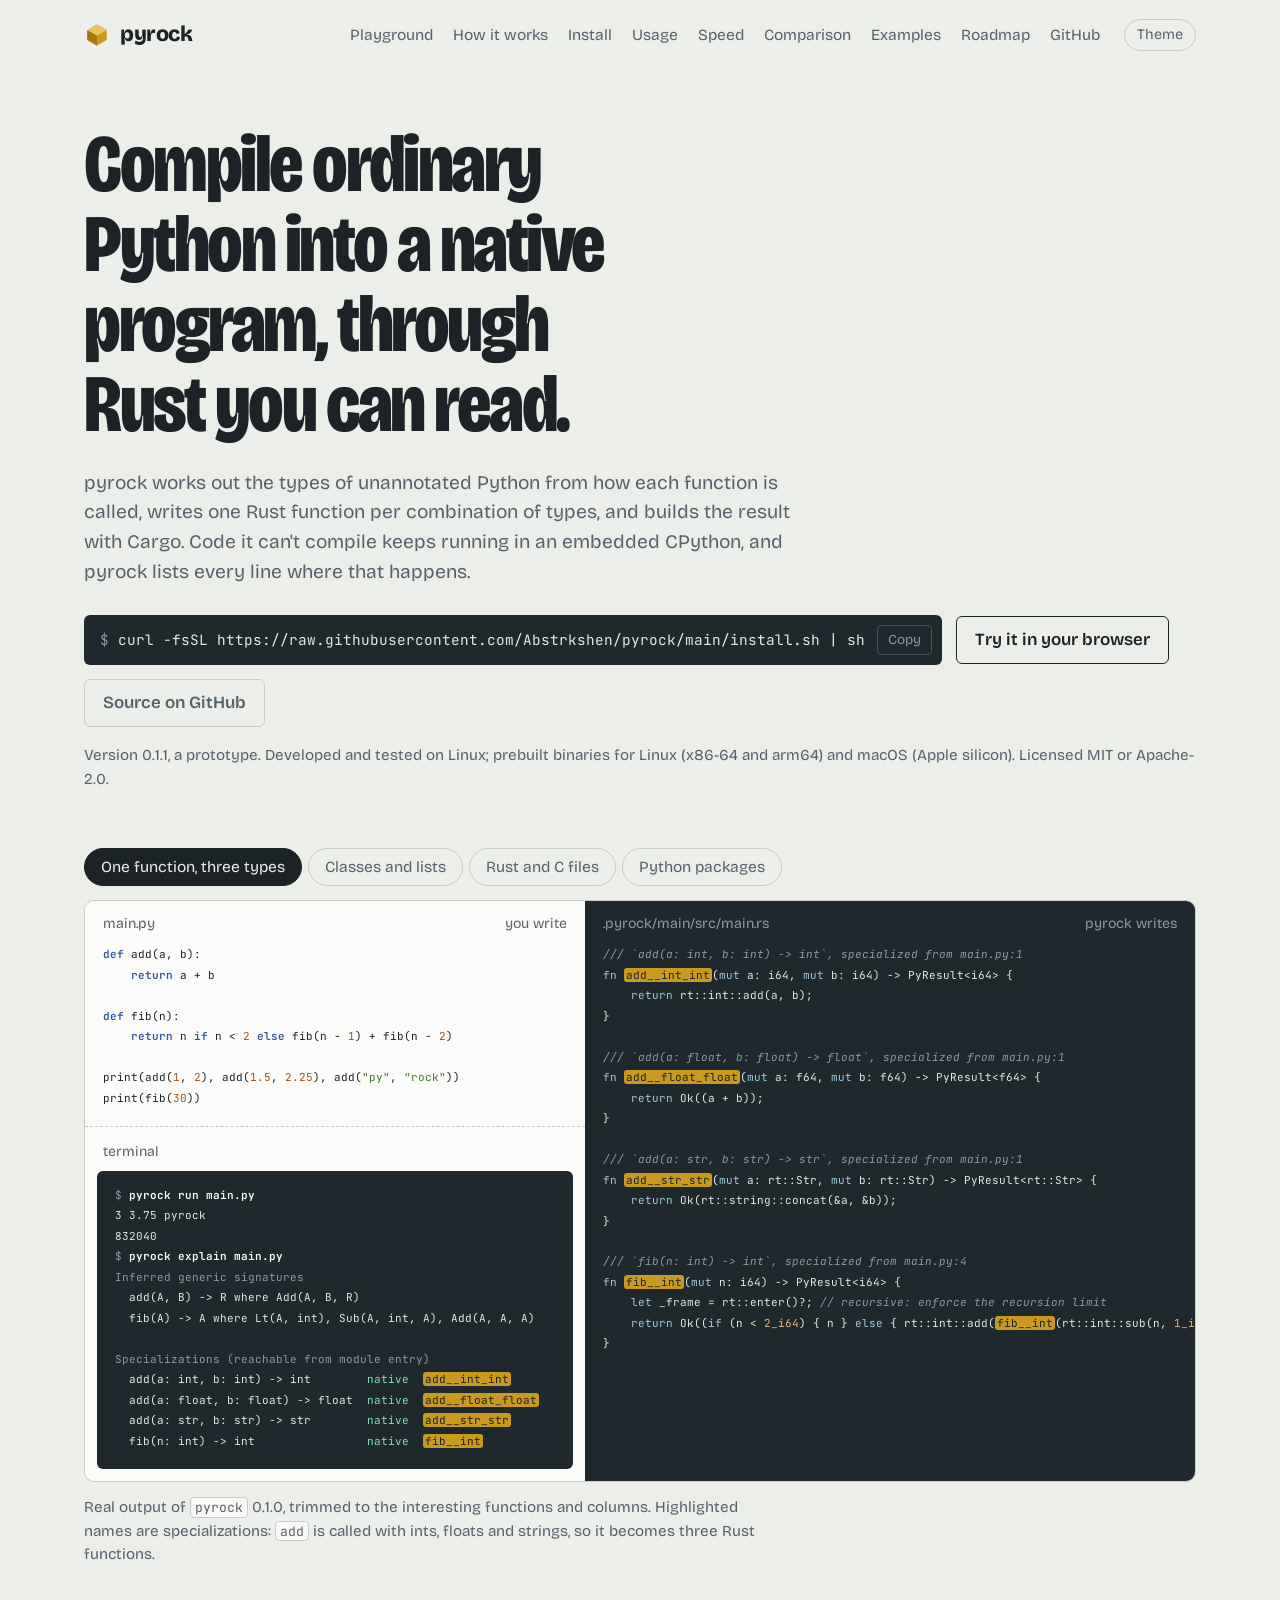
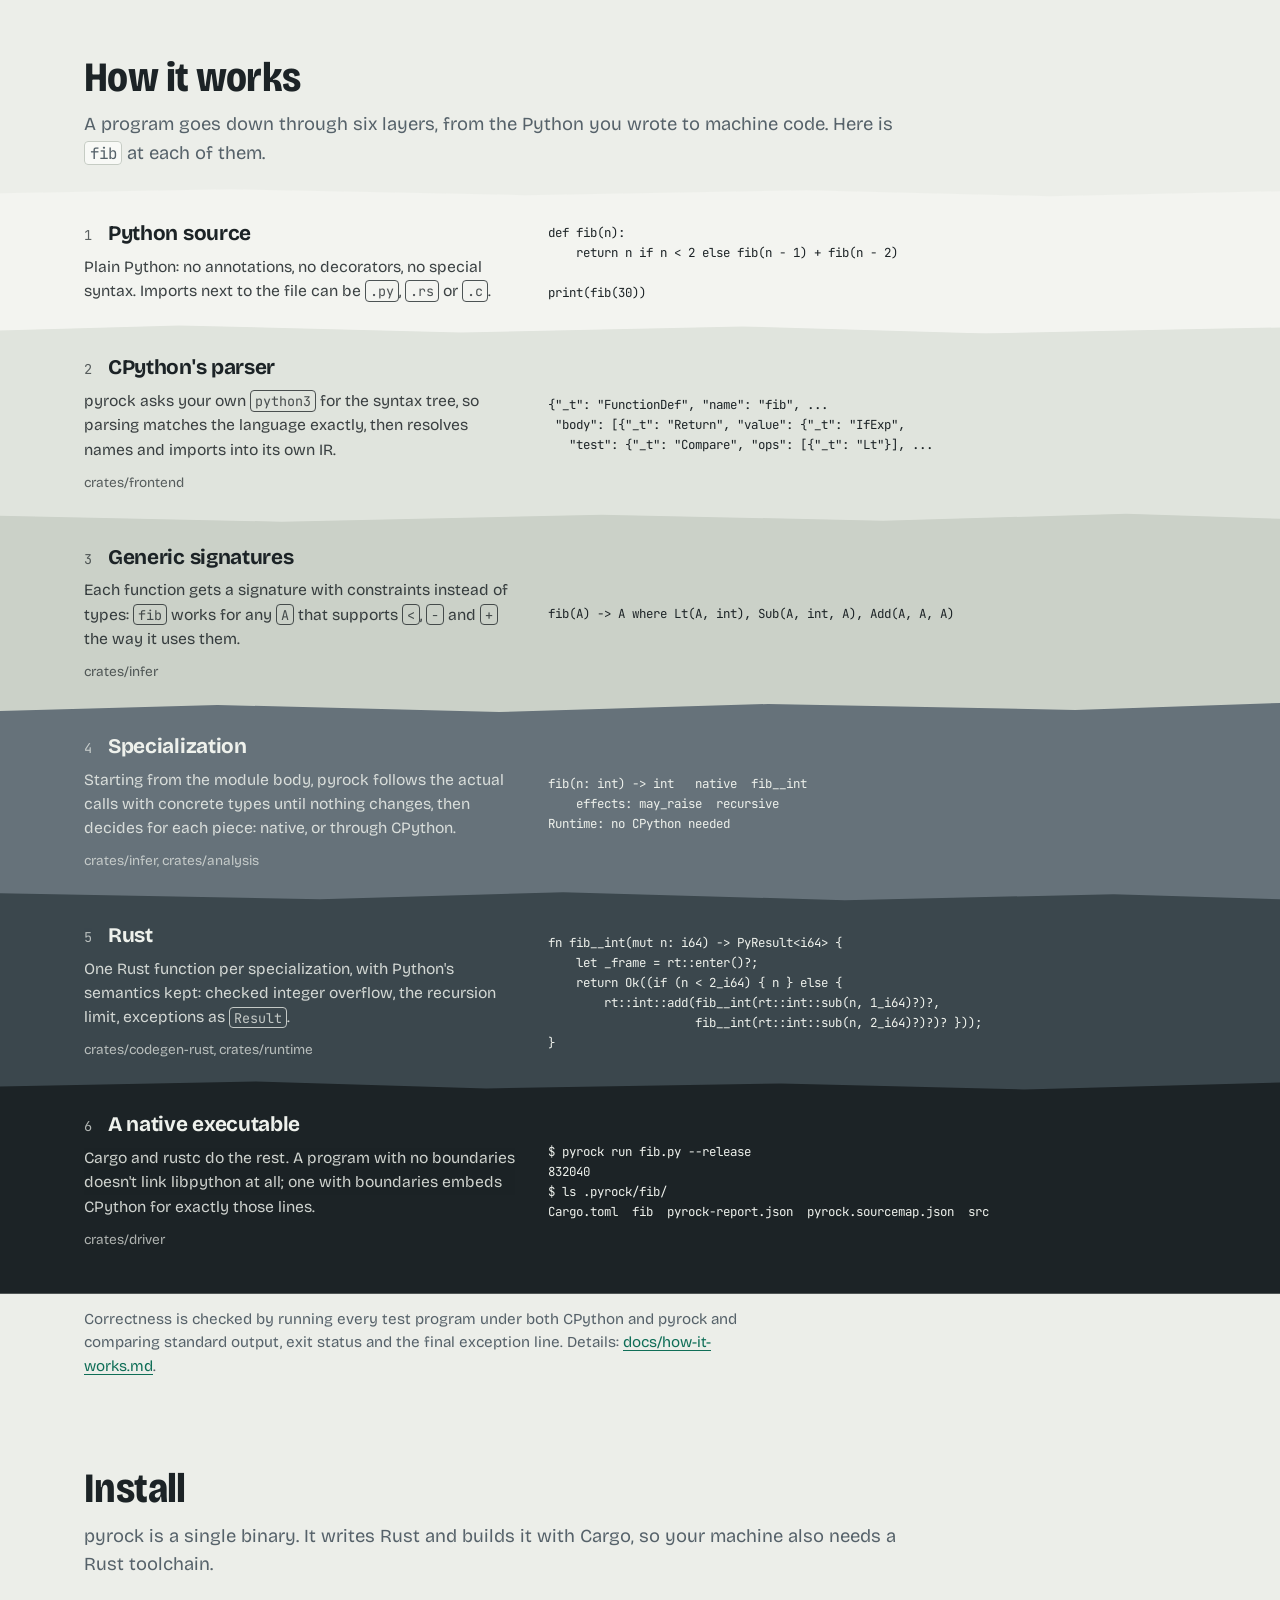
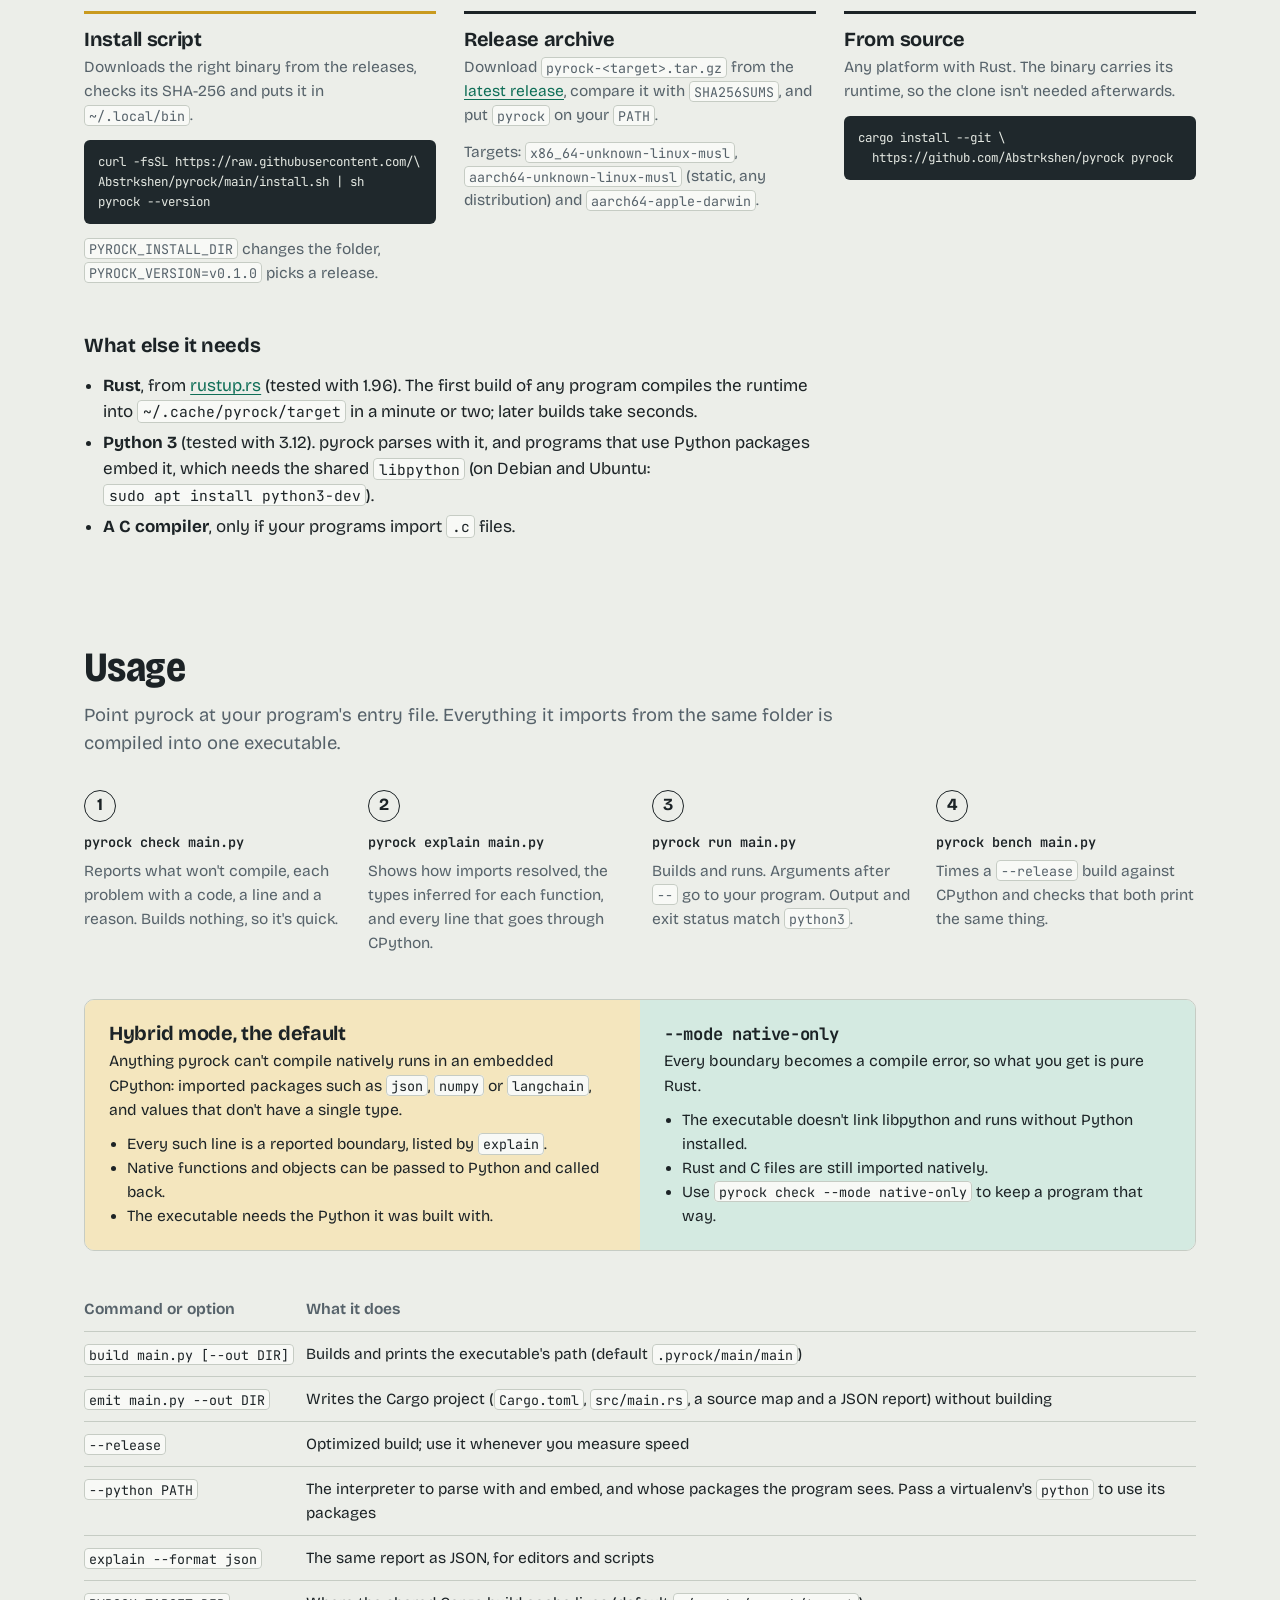
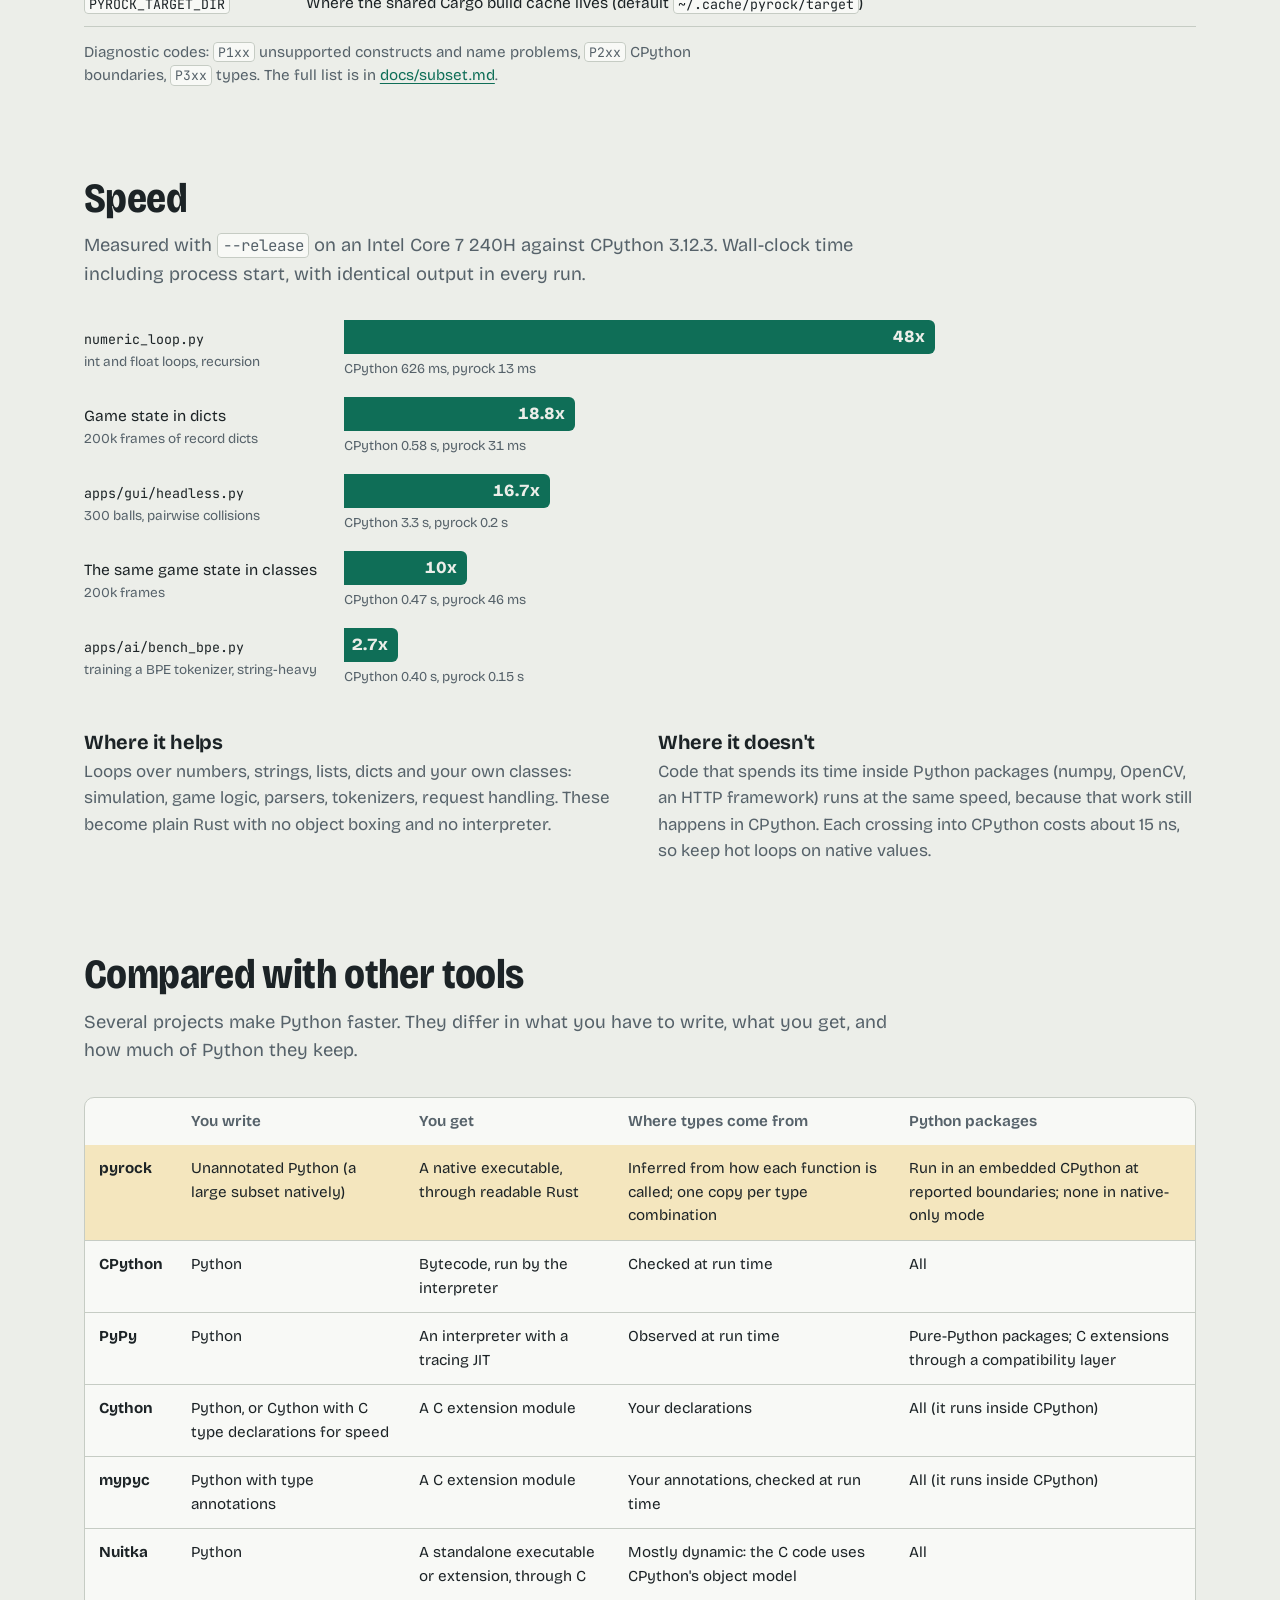
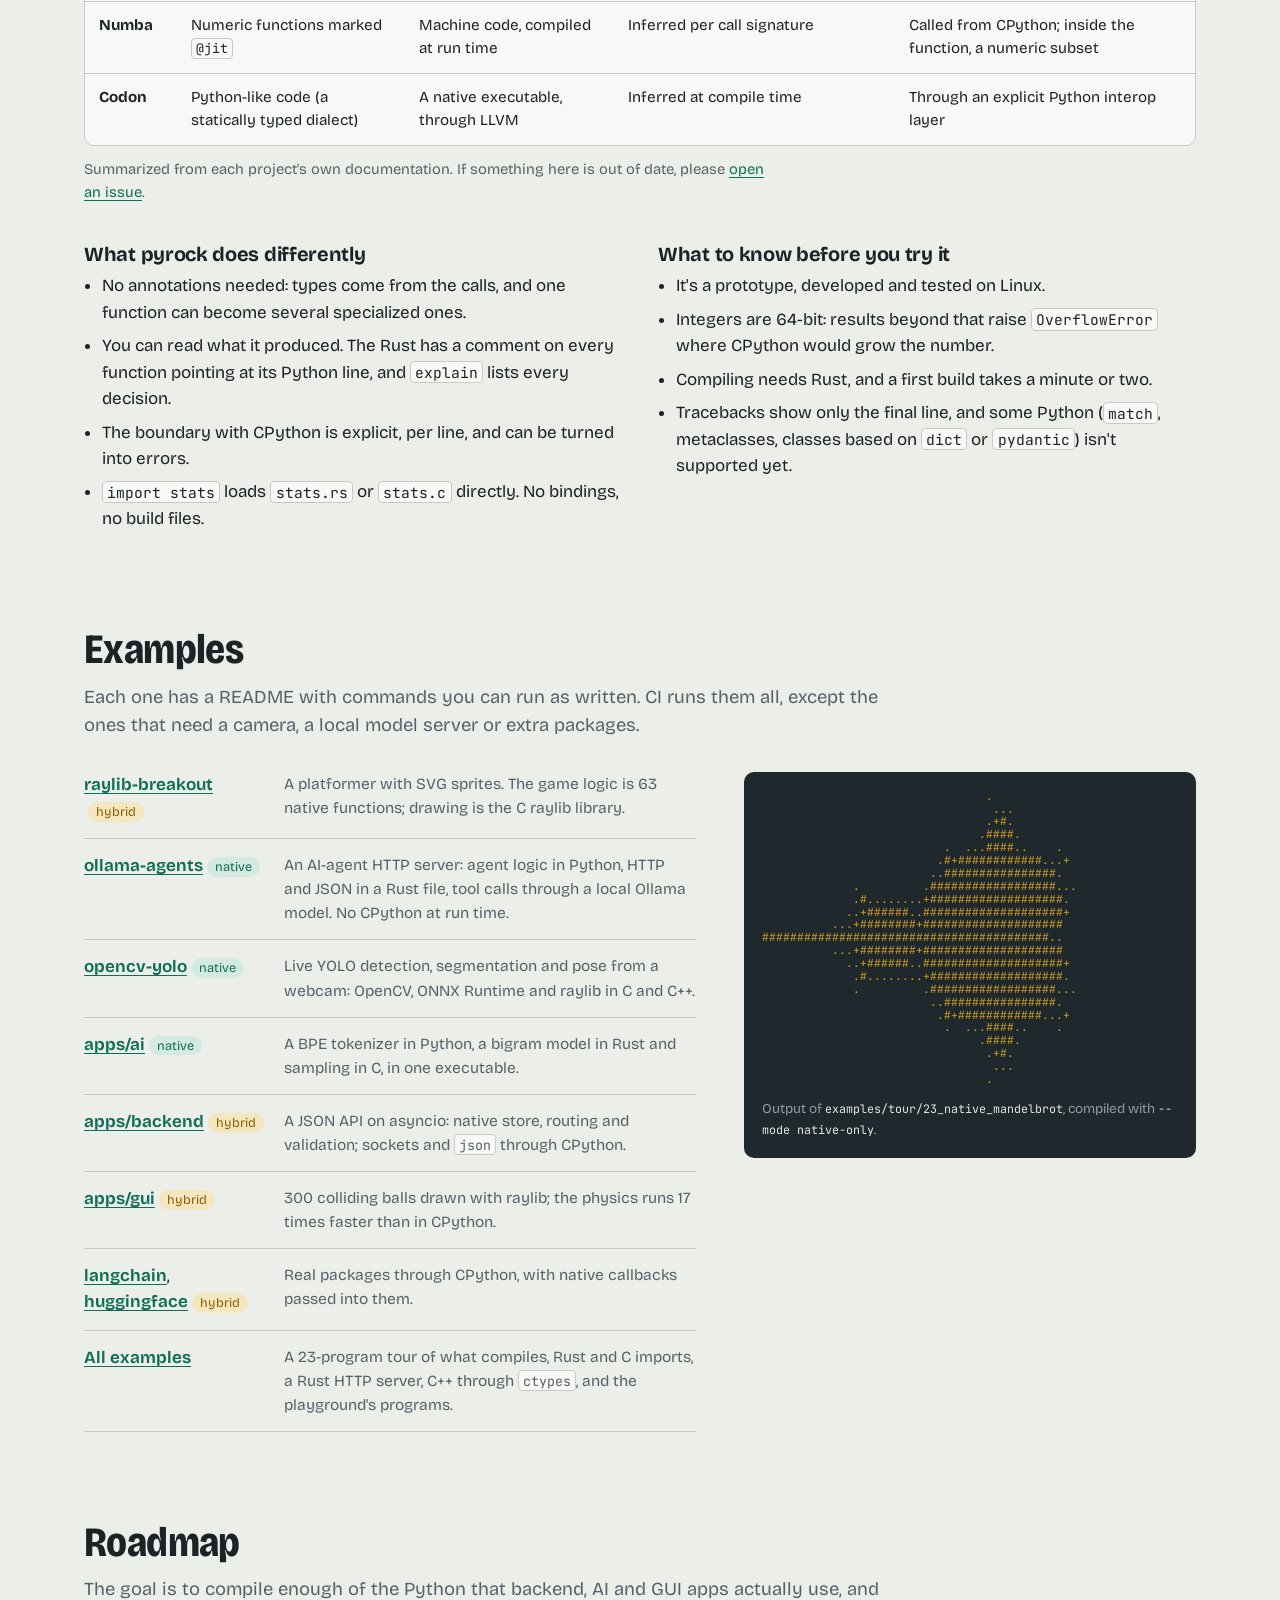
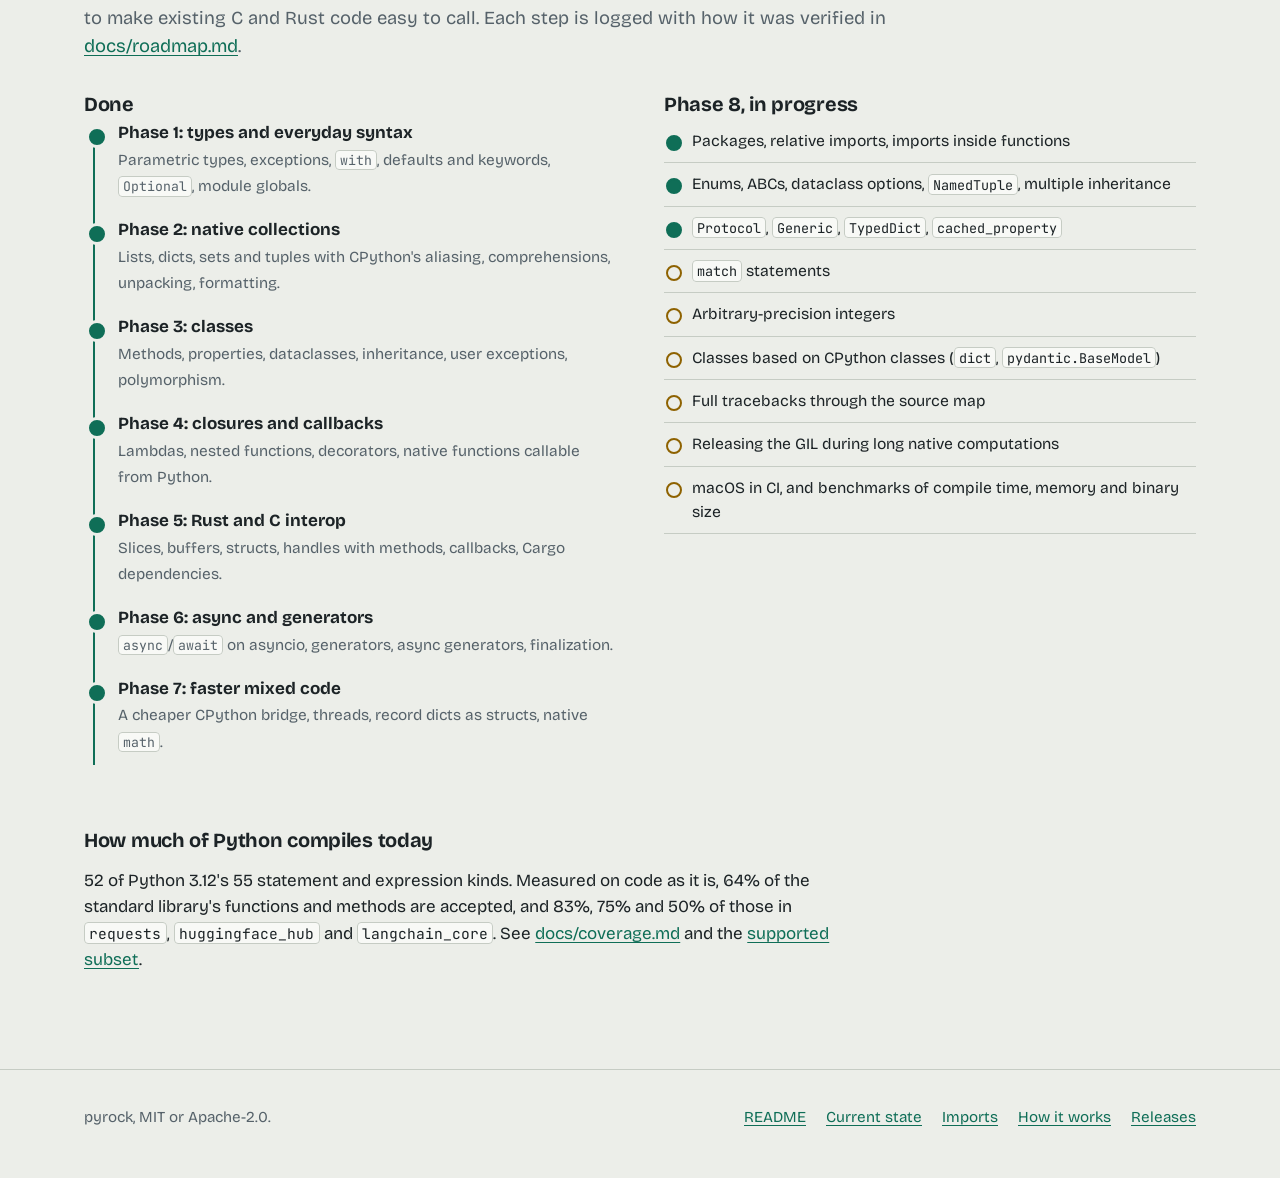
==== commit 691a9f13: "One examples/ tree: tour, interop, packages, apps, graphics, playground samples/ became examples/tou" ====
--- a/site/index.html
+++ b/site/index.html
@@ -433,9 +433,9 @@
     <div class="bars">
       <div class="bar"><div class="what"><code>numeric_loop.py</code><small>int and float loops, recursion</small></div><div><div class="track"><div class="fill" style="--x:48">48x</div></div><div class="times">CPython 626 ms, pyrock 13 ms</div></div></div>
       <div class="bar"><div class="what">Game state in dicts<small>200k frames of record dicts</small></div><div><div class="track"><div class="fill" style="--x:18.8">18.8x</div></div><div class="times">CPython 0.58 s, pyrock 31 ms</div></div></div>
-      <div class="bar"><div class="what"><code>demos/gui/headless.py</code><small>300 balls, pairwise collisions</small></div><div><div class="track"><div class="fill" style="--x:16.7">16.7x</div></div><div class="times">CPython 3.3 s, pyrock 0.2 s</div></div></div>
+      <div class="bar"><div class="what"><code>apps/gui/headless.py</code><small>300 balls, pairwise collisions</small></div><div><div class="track"><div class="fill" style="--x:16.7">16.7x</div></div><div class="times">CPython 3.3 s, pyrock 0.2 s</div></div></div>
       <div class="bar"><div class="what">The same game state in classes<small>200k frames</small></div><div><div class="track"><div class="fill" style="--x:10">10x</div></div><div class="times">CPython 0.47 s, pyrock 46 ms</div></div></div>
-      <div class="bar"><div class="what"><code>demos/ai/bench_bpe.py</code><small>training a BPE tokenizer, string-heavy</small></div><div><div class="track"><div class="fill" style="--x:2.7">2.7x</div></div><div class="times">CPython 0.40 s, pyrock 0.15 s</div></div></div>
+      <div class="bar"><div class="what"><code>apps/ai/bench_bpe.py</code><small>training a BPE tokenizer, string-heavy</small></div><div><div class="track"><div class="fill" style="--x:2.7">2.7x</div></div><div class="times">CPython 0.40 s, pyrock 0.15 s</div></div></div>
     </div>
     <div class="speed-notes">
       <div>
@@ -501,19 +501,19 @@
 
 <section id="examples">
   <div class="wrap">
-    <h2>Examples and demos</h2>
+    <h2>Examples</h2>
     <p class="lede">Each one has a README with commands you can run as written. CI runs
     them all, except the ones that need a camera, a local model server or extra packages.</p>
     <div class="ex-grid">
       <ul class="ex-list">
-        <li><div><a href="https://github.com/Abstrkshen/pyrock/tree/main/examples/raylib-breakout">raylib-breakout</a><span class="tag hybrid">hybrid</span></div><p>A platformer with SVG sprites. The game logic is 63 native functions; drawing is the C raylib library.</p></li>
-        <li><div><a href="https://github.com/Abstrkshen/pyrock/tree/main/examples/ollama-agents">ollama-agents</a><span class="tag native">native</span></div><p>An AI-agent HTTP server: agent logic in Python, HTTP and JSON in a Rust file, tool calls through a local Ollama model. No CPython at run time.</p></li>
-        <li><div><a href="https://github.com/Abstrkshen/pyrock/tree/main/examples/opencv-yolo">opencv-yolo</a><span class="tag native">native</span></div><p>Live YOLO detection, segmentation and pose from a webcam: OpenCV, ONNX Runtime and raylib in C and C++.</p></li>
-        <li><div><a href="https://github.com/Abstrkshen/pyrock/tree/main/demos/ai">demos/ai</a><span class="tag native">native</span></div><p>A BPE tokenizer in Python, a bigram model in Rust and sampling in C, in one executable.</p></li>
-        <li><div><a href="https://github.com/Abstrkshen/pyrock/tree/main/demos/backend">demos/backend</a><span class="tag hybrid">hybrid</span></div><p>A JSON API on asyncio: native store, routing and validation; sockets and <code>json</code> through CPython.</p></li>
-        <li><div><a href="https://github.com/Abstrkshen/pyrock/tree/main/demos/gui">demos/gui</a><span class="tag hybrid">hybrid</span></div><p>300 colliding balls drawn with raylib; the physics runs 17 times faster than in CPython.</p></li>
-        <li><div><a href="https://github.com/Abstrkshen/pyrock/tree/main/examples/langchain">langchain</a>, <a href="https://github.com/Abstrkshen/pyrock/tree/main/examples/huggingface">huggingface</a><span class="tag hybrid">hybrid</span></div><p>Real packages through CPython, with native callbacks passed into them.</p></li>
-        <li><div><a href="https://github.com/Abstrkshen/pyrock/tree/main/examples">and ten more</a></div><p>From <code>hello</code> to a Rust HTTP server, C++ through <code>ctypes</code>, and every kind of import in one program.</p></li>
+        <li><div><a href="https://github.com/Abstrkshen/pyrock/tree/main/examples/graphics/raylib-breakout">raylib-breakout</a><span class="tag hybrid">hybrid</span></div><p>A platformer with SVG sprites. The game logic is 63 native functions; drawing is the C raylib library.</p></li>
+        <li><div><a href="https://github.com/Abstrkshen/pyrock/tree/main/examples/apps/ollama-agents">ollama-agents</a><span class="tag native">native</span></div><p>An AI-agent HTTP server: agent logic in Python, HTTP and JSON in a Rust file, tool calls through a local Ollama model. No CPython at run time.</p></li>
+        <li><div><a href="https://github.com/Abstrkshen/pyrock/tree/main/examples/graphics/opencv-yolo">opencv-yolo</a><span class="tag native">native</span></div><p>Live YOLO detection, segmentation and pose from a webcam: OpenCV, ONNX Runtime and raylib in C and C++.</p></li>
+        <li><div><a href="https://github.com/Abstrkshen/pyrock/tree/main/examples/apps/ai">apps/ai</a><span class="tag native">native</span></div><p>A BPE tokenizer in Python, a bigram model in Rust and sampling in C, in one executable.</p></li>
+        <li><div><a href="https://github.com/Abstrkshen/pyrock/tree/main/examples/apps/backend">apps/backend</a><span class="tag hybrid">hybrid</span></div><p>A JSON API on asyncio: native store, routing and validation; sockets and <code>json</code> through CPython.</p></li>
+        <li><div><a href="https://github.com/Abstrkshen/pyrock/tree/main/examples/apps/gui">apps/gui</a><span class="tag hybrid">hybrid</span></div><p>300 colliding balls drawn with raylib; the physics runs 17 times faster than in CPython.</p></li>
+        <li><div><a href="https://github.com/Abstrkshen/pyrock/tree/main/examples/packages/langchain">langchain</a>, <a href="https://github.com/Abstrkshen/pyrock/tree/main/examples/packages/huggingface">huggingface</a><span class="tag hybrid">hybrid</span></div><p>Real packages through CPython, with native callbacks passed into them.</p></li>
+        <li><div><a href="https://github.com/Abstrkshen/pyrock/tree/main/examples">All examples</a></div><p>A 23-program tour of what compiles, Rust and C imports, a Rust HTTP server, C++ through <code>ctypes</code>, and the playground's programs.</p></li>
       </ul>
       <figure class="mandel">
 <pre aria-label="An ASCII-art Mandelbrot set">
@@ -540,7 +540,7 @@
                                 .+#.                  
                                  ...                  
                                 .</pre>
-        <figcaption>Output of <code>examples/native-mandelbrot</code>, compiled with
+        <figcaption>Output of <code>examples/tour/23_native_mandelbrot</code>, compiled with
         <code>--mode native-only</code>.</figcaption>
       </figure>
     </div>
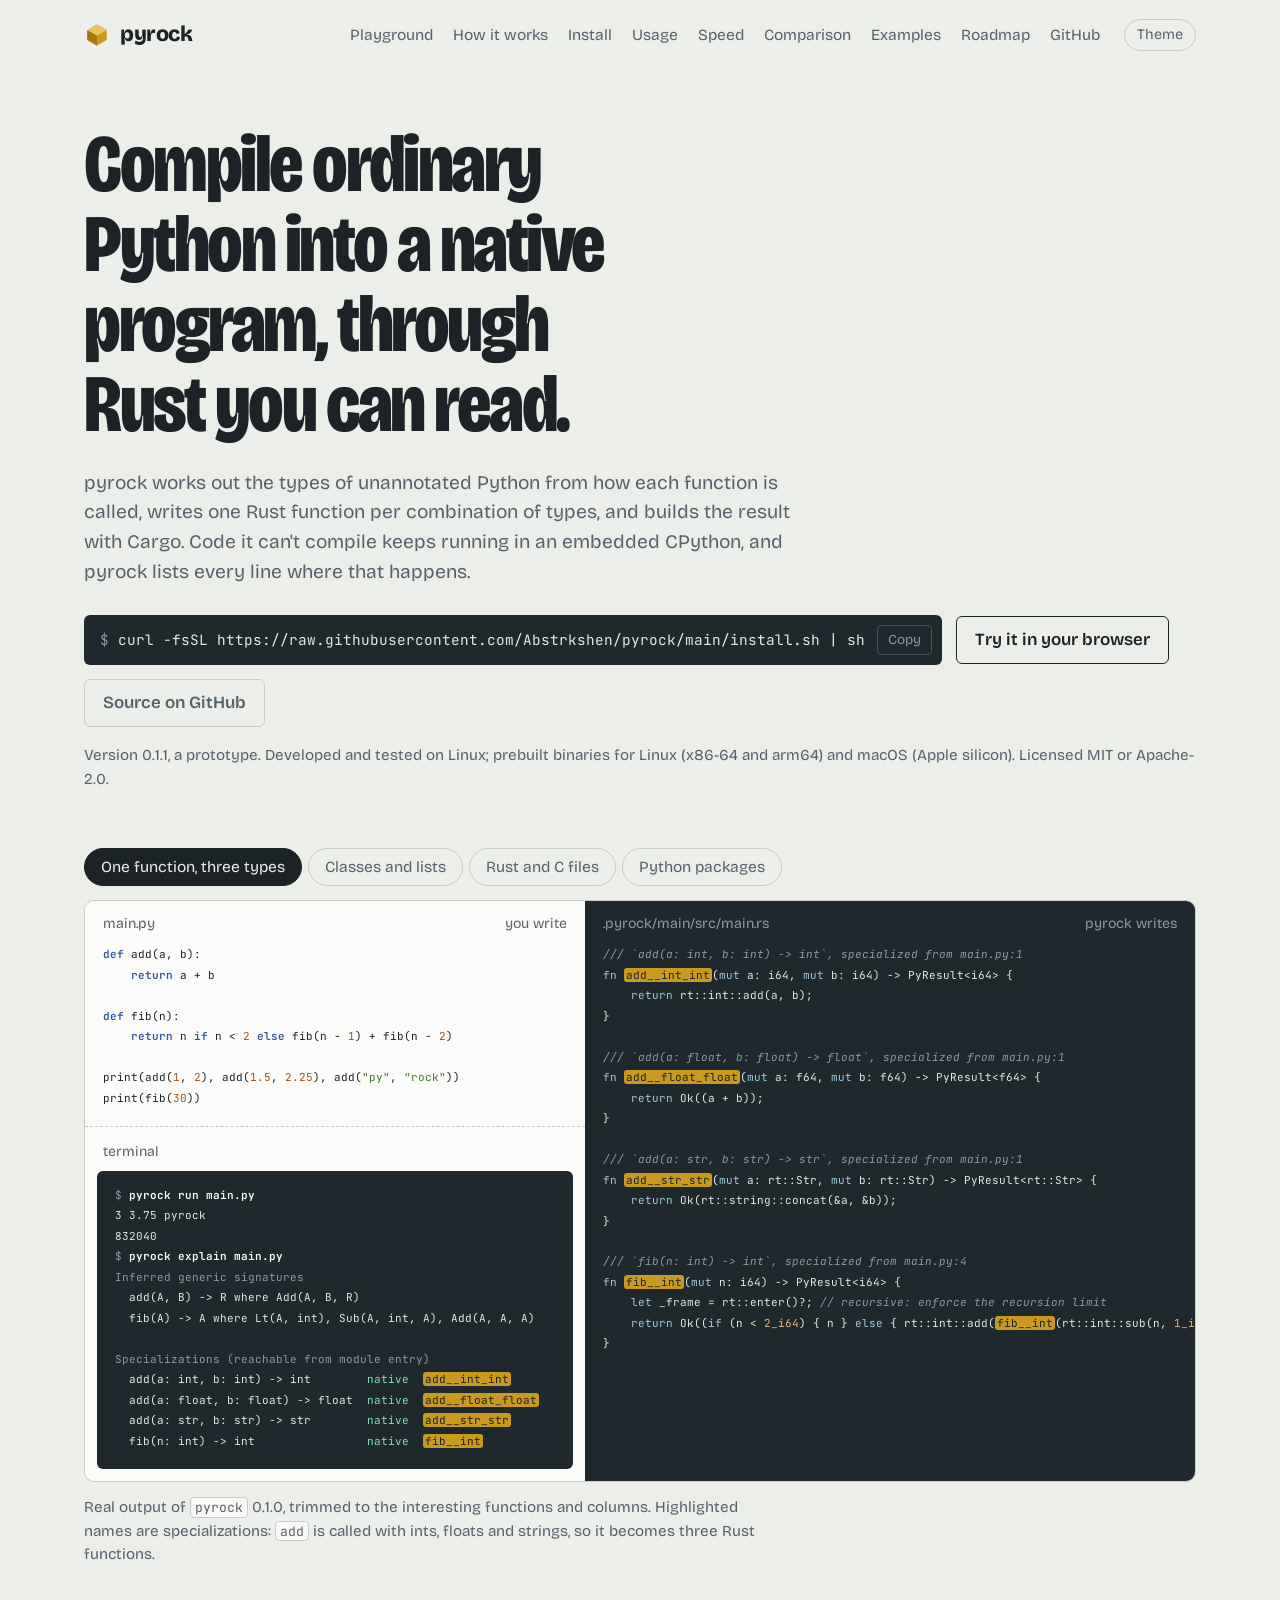
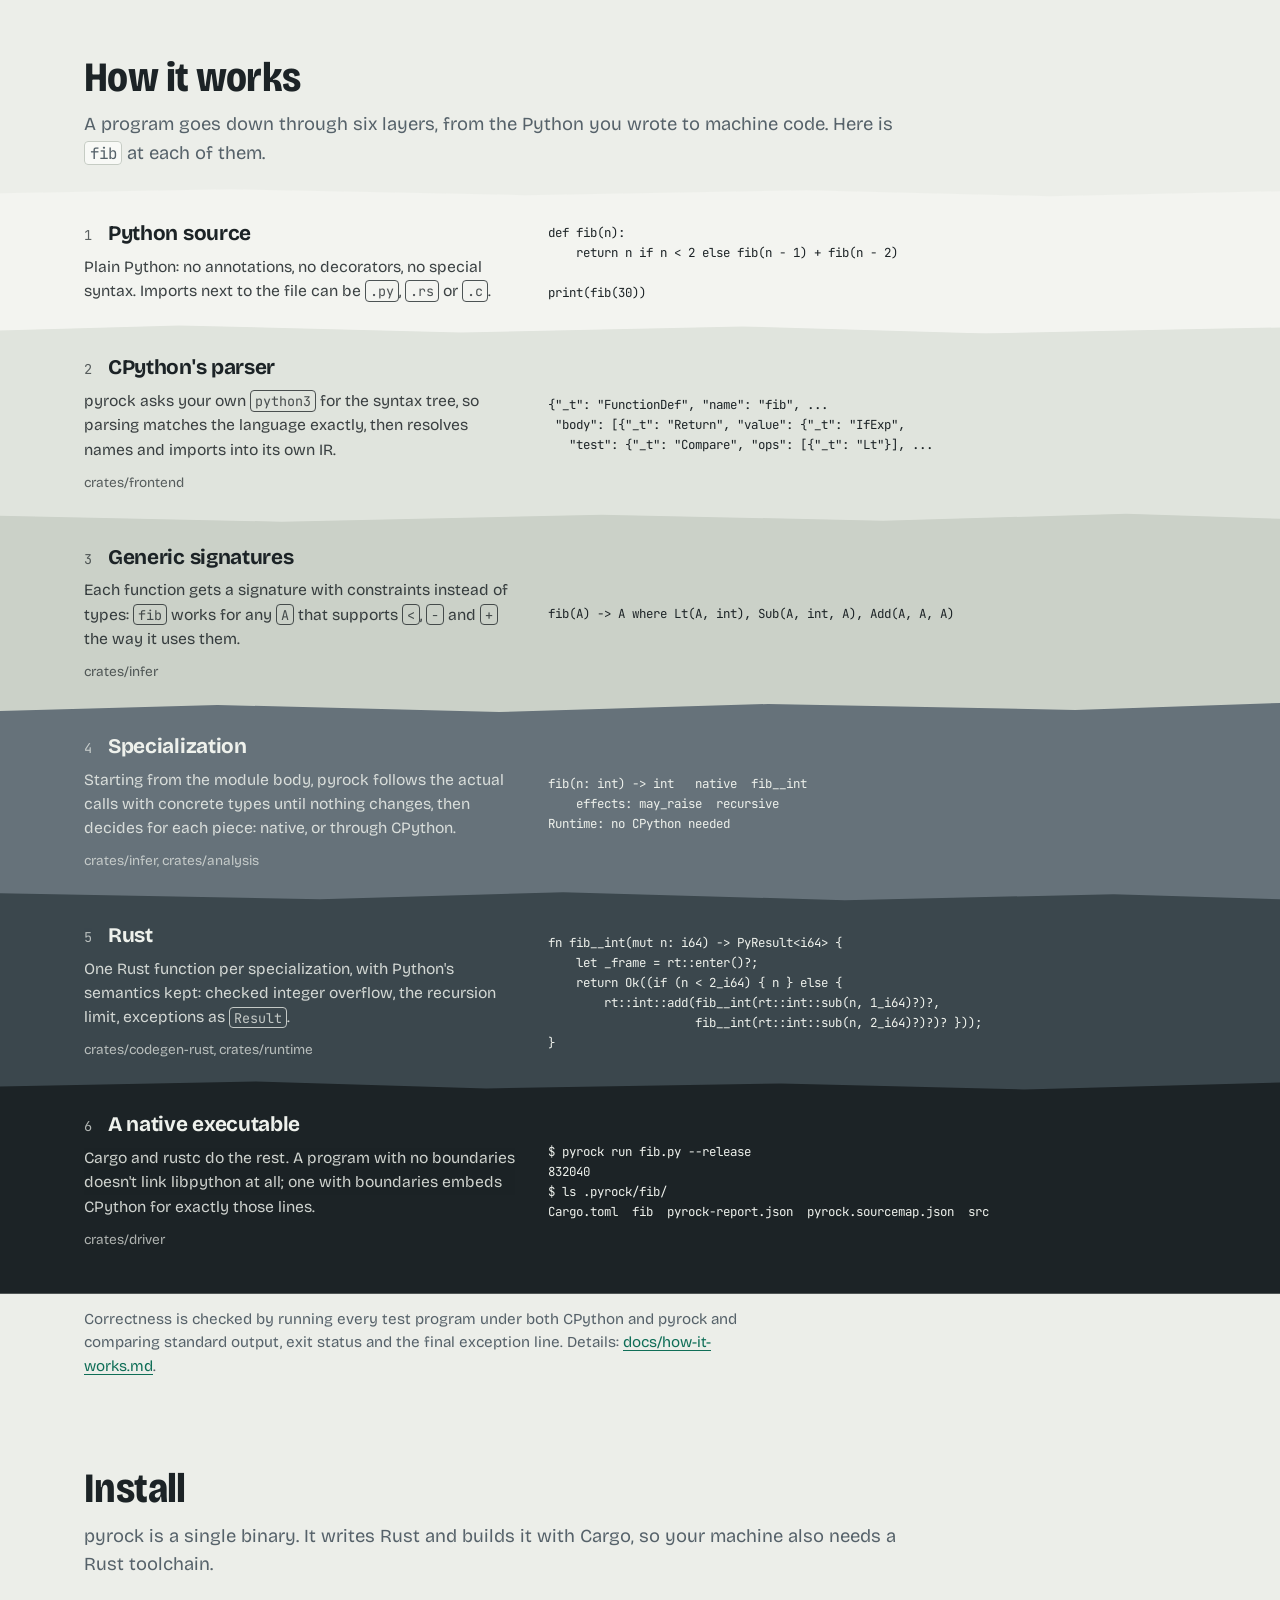
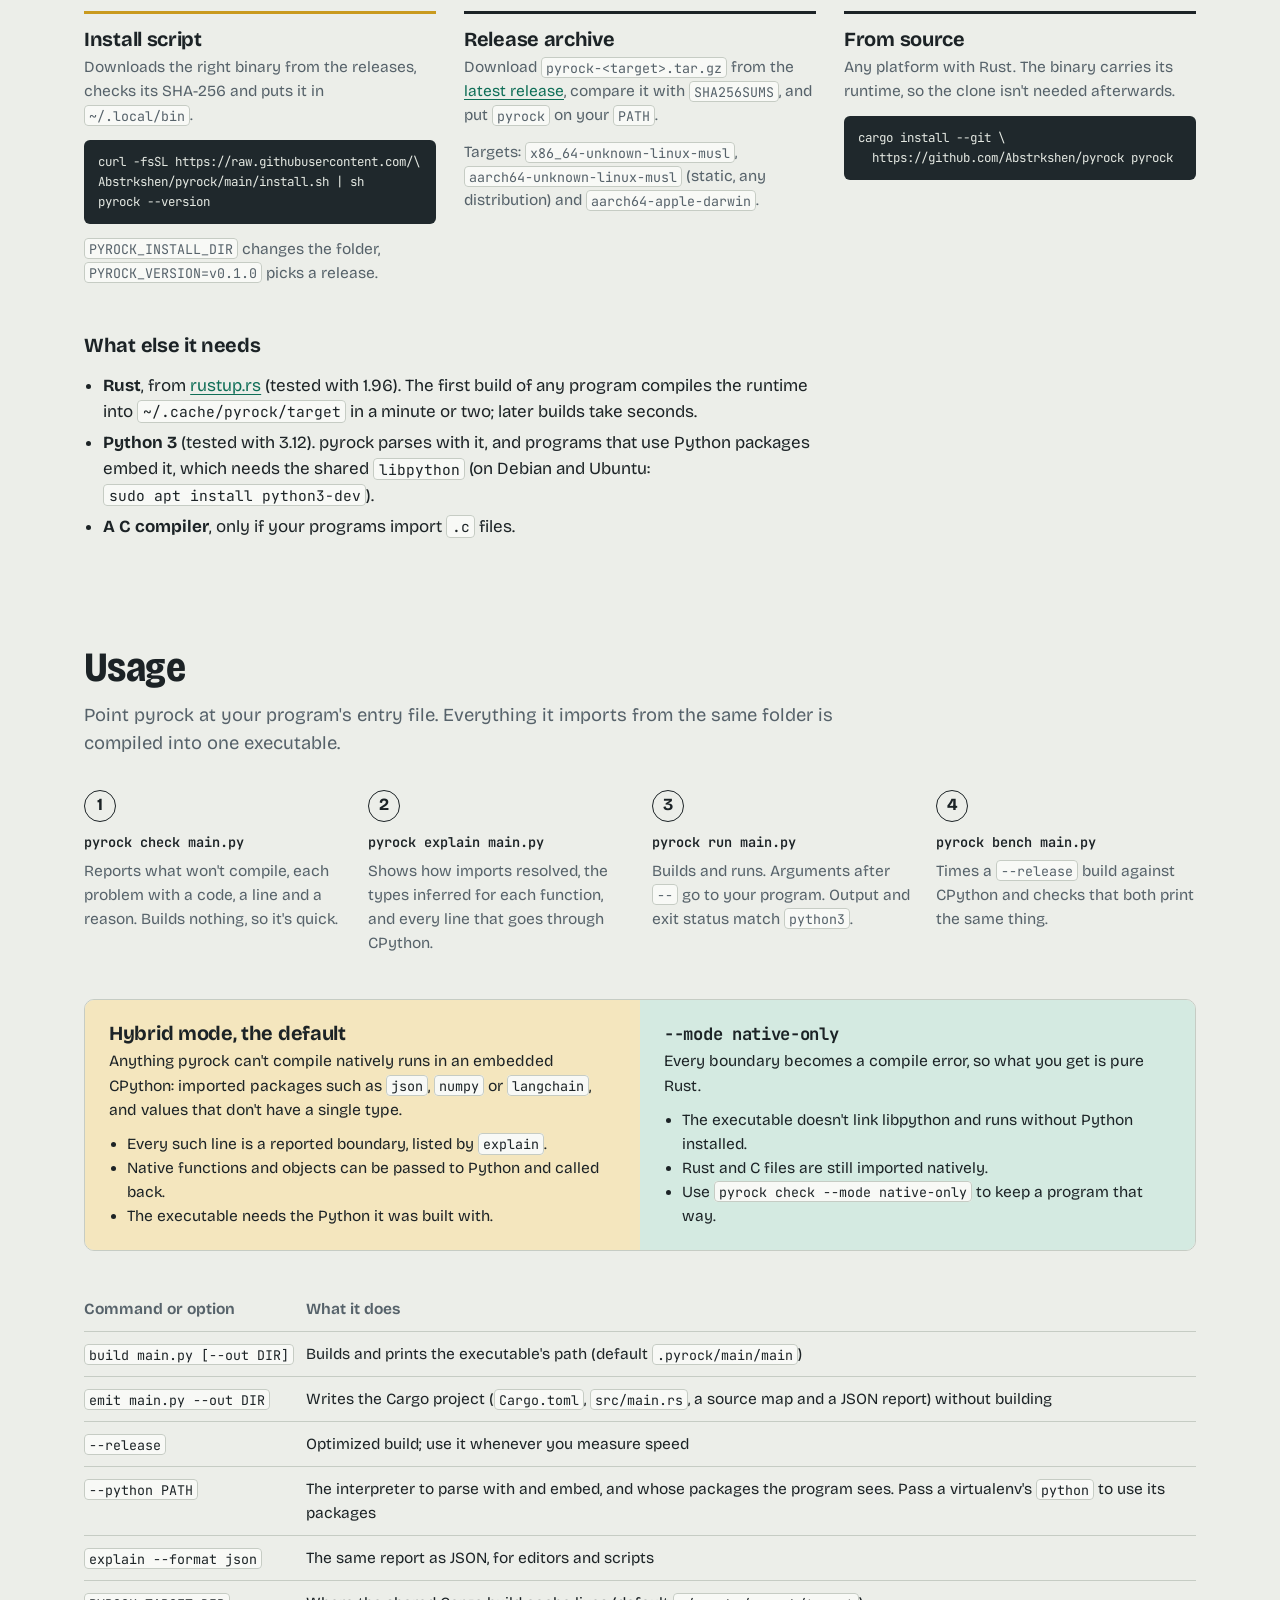
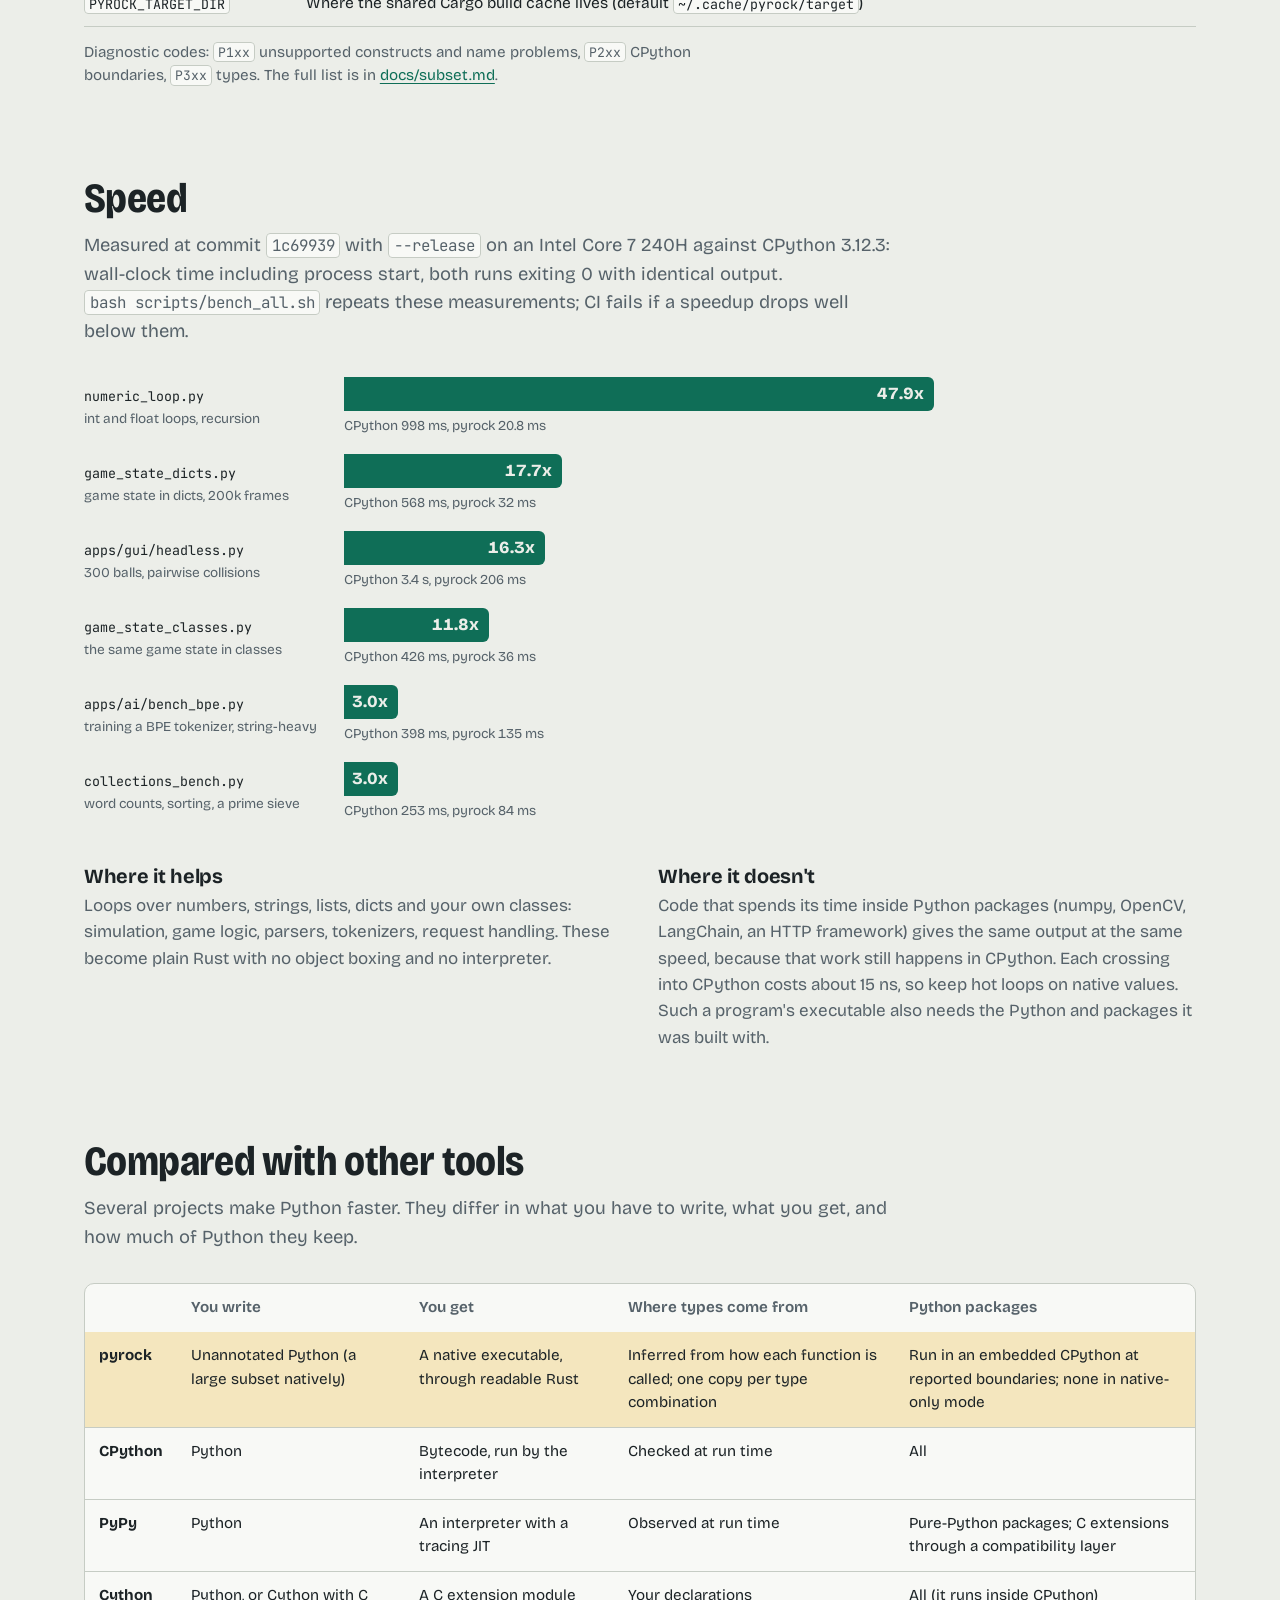
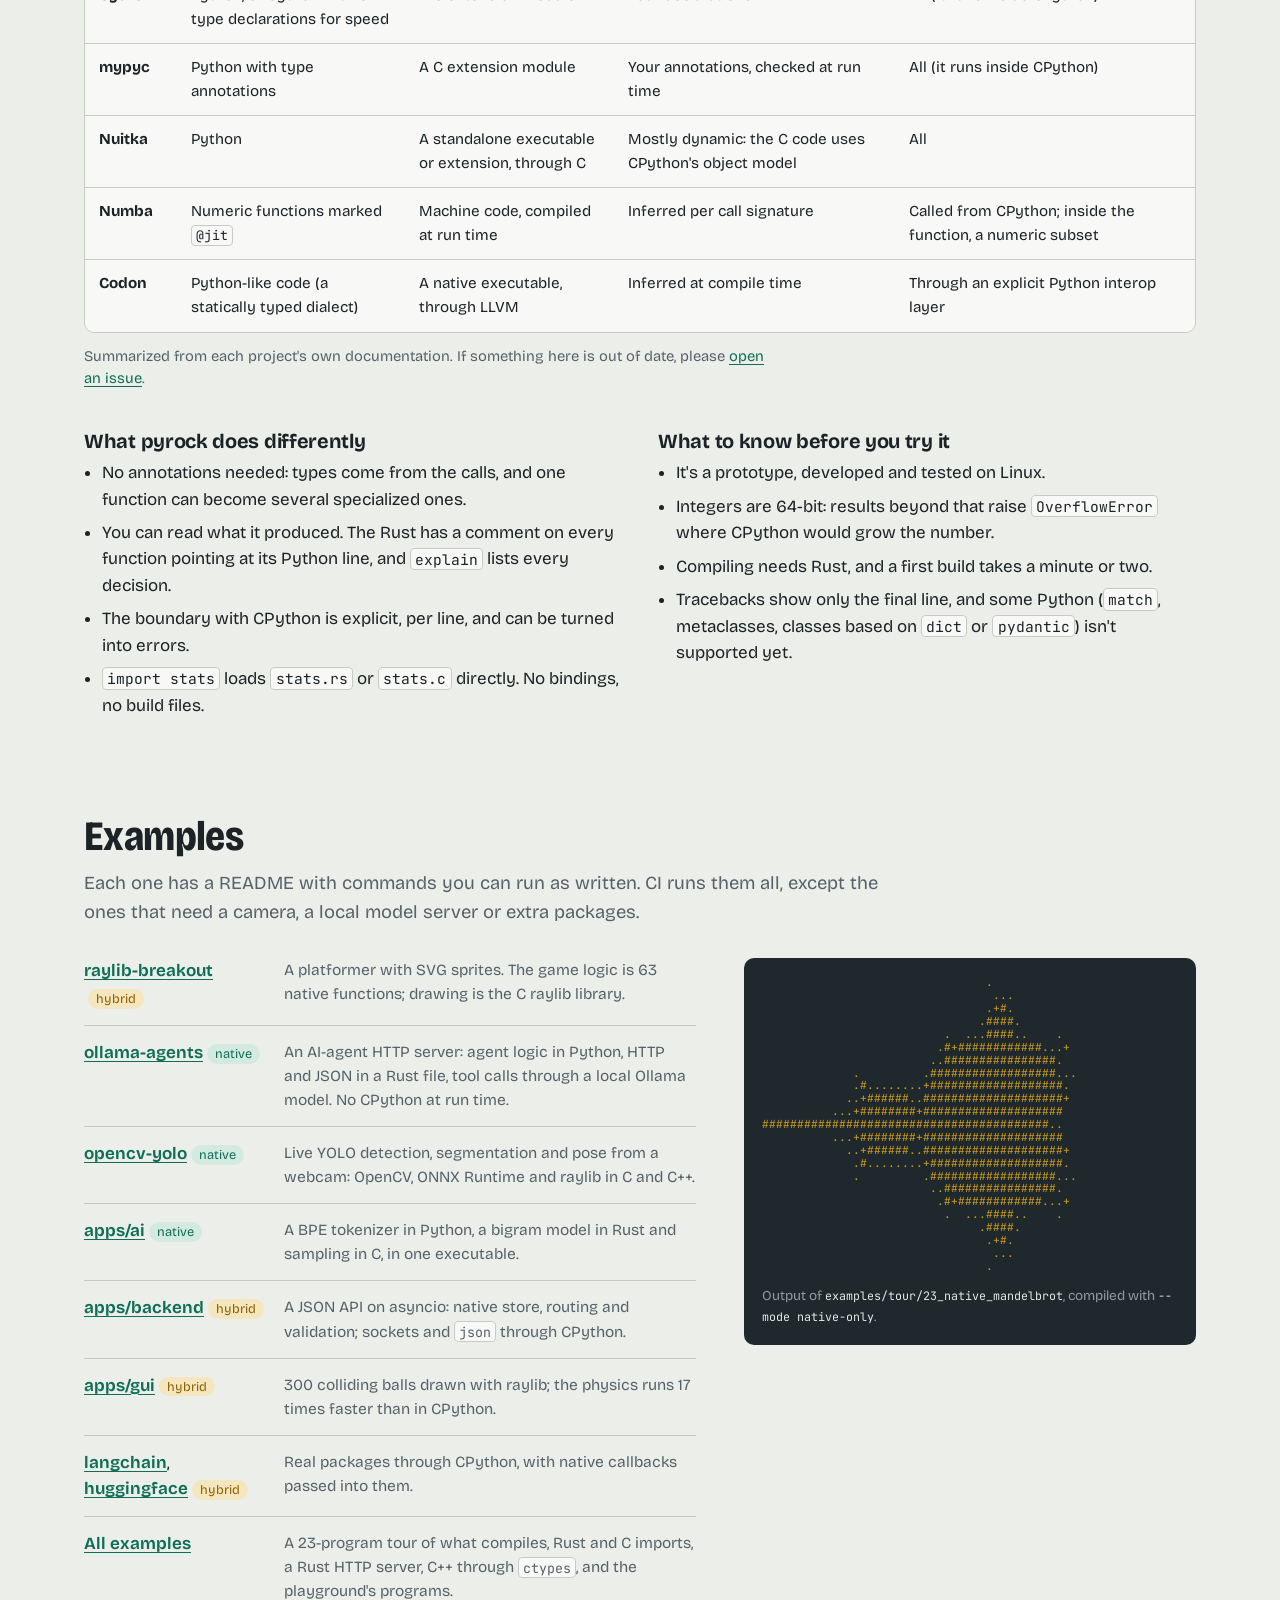
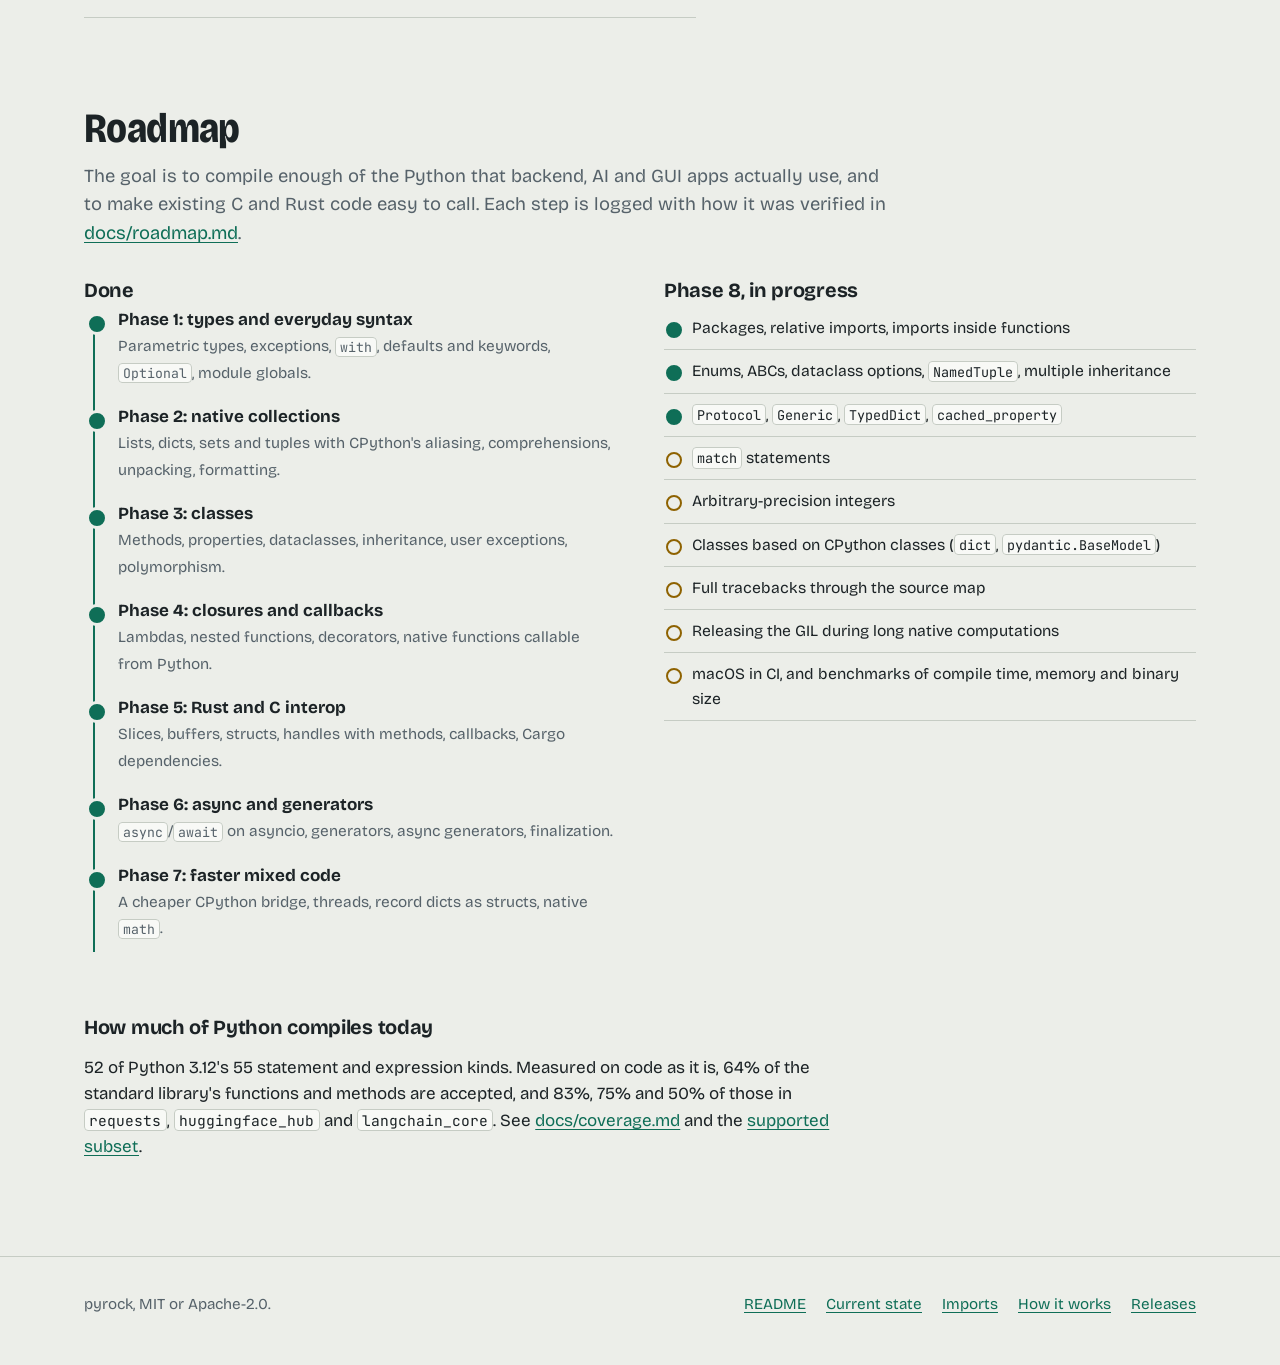
==== commit cd5446d5: "Docs: speeds re-measured at 1c69939, hybrid portability, bench options Every speed figure (README, d" ====
--- a/site/index.html
+++ b/site/index.html
@@ -427,15 +427,17 @@
 <section id="speed">
   <div class="wrap">
     <h2>Speed</h2>
-    <p class="lede">Measured with <code>--release</code> on an Intel Core 7 240H against
-    CPython 3.12.3. Wall-clock time including process start, with identical output in every
-    run.</p>
+    <p class="lede">Measured at commit <code>1c69939</code> with <code>--release</code> on an
+    Intel Core 7 240H against CPython 3.12.3: wall-clock time including process start, both
+    runs exiting 0 with identical output. <code>bash scripts/bench_all.sh</code> repeats
+    these measurements; CI fails if a speedup drops well below them.</p>
     <div class="bars">
-      <div class="bar"><div class="what"><code>numeric_loop.py</code><small>int and float loops, recursion</small></div><div><div class="track"><div class="fill" style="--x:48">48x</div></div><div class="times">CPython 626 ms, pyrock 13 ms</div></div></div>
-      <div class="bar"><div class="what">Game state in dicts<small>200k frames of record dicts</small></div><div><div class="track"><div class="fill" style="--x:18.8">18.8x</div></div><div class="times">CPython 0.58 s, pyrock 31 ms</div></div></div>
-      <div class="bar"><div class="what"><code>apps/gui/headless.py</code><small>300 balls, pairwise collisions</small></div><div><div class="track"><div class="fill" style="--x:16.7">16.7x</div></div><div class="times">CPython 3.3 s, pyrock 0.2 s</div></div></div>
-      <div class="bar"><div class="what">The same game state in classes<small>200k frames</small></div><div><div class="track"><div class="fill" style="--x:10">10x</div></div><div class="times">CPython 0.47 s, pyrock 46 ms</div></div></div>
-      <div class="bar"><div class="what"><code>apps/ai/bench_bpe.py</code><small>training a BPE tokenizer, string-heavy</small></div><div><div class="track"><div class="fill" style="--x:2.7">2.7x</div></div><div class="times">CPython 0.40 s, pyrock 0.15 s</div></div></div>
+      <div class="bar"><div class="what"><code>numeric_loop.py</code><small>int and float loops, recursion</small></div><div><div class="track"><div class="fill" style="--x:47.9">47.9x</div></div><div class="times">CPython 998 ms, pyrock 20.8 ms</div></div></div>
+      <div class="bar"><div class="what"><code>game_state_dicts.py</code><small>game state in dicts, 200k frames</small></div><div><div class="track"><div class="fill" style="--x:17.7">17.7x</div></div><div class="times">CPython 568 ms, pyrock 32 ms</div></div></div>
+      <div class="bar"><div class="what"><code>apps/gui/headless.py</code><small>300 balls, pairwise collisions</small></div><div><div class="track"><div class="fill" style="--x:16.3">16.3x</div></div><div class="times">CPython 3.4 s, pyrock 206 ms</div></div></div>
+      <div class="bar"><div class="what"><code>game_state_classes.py</code><small>the same game state in classes</small></div><div><div class="track"><div class="fill" style="--x:11.8">11.8x</div></div><div class="times">CPython 426 ms, pyrock 36 ms</div></div></div>
+      <div class="bar"><div class="what"><code>apps/ai/bench_bpe.py</code><small>training a BPE tokenizer, string-heavy</small></div><div><div class="track"><div class="fill" style="--x:3">3.0x</div></div><div class="times">CPython 398 ms, pyrock 135 ms</div></div></div>
+      <div class="bar"><div class="what"><code>collections_bench.py</code><small>word counts, sorting, a prime sieve</small></div><div><div class="track"><div class="fill" style="--x:3">3.0x</div></div><div class="times">CPython 253 ms, pyrock 84 ms</div></div></div>
     </div>
     <div class="speed-notes">
       <div>
@@ -446,9 +448,11 @@
       </div>
       <div>
         <h3>Where it doesn't</h3>
-        <p>Code that spends its time inside Python packages (numpy, OpenCV, an HTTP
-        framework) runs at the same speed, because that work still happens in CPython. Each
-        crossing into CPython costs about 15&nbsp;ns, so keep hot loops on native values.</p>
+        <p>Code that spends its time inside Python packages (numpy, OpenCV, LangChain, an
+        HTTP framework) gives the same output at the same speed, because that work still
+        happens in CPython. Each crossing into CPython costs about 15&nbsp;ns, so keep hot
+        loops on native values. Such a program's executable also needs the Python and
+        packages it was built with.</p>
       </div>
     </div>
   </div>
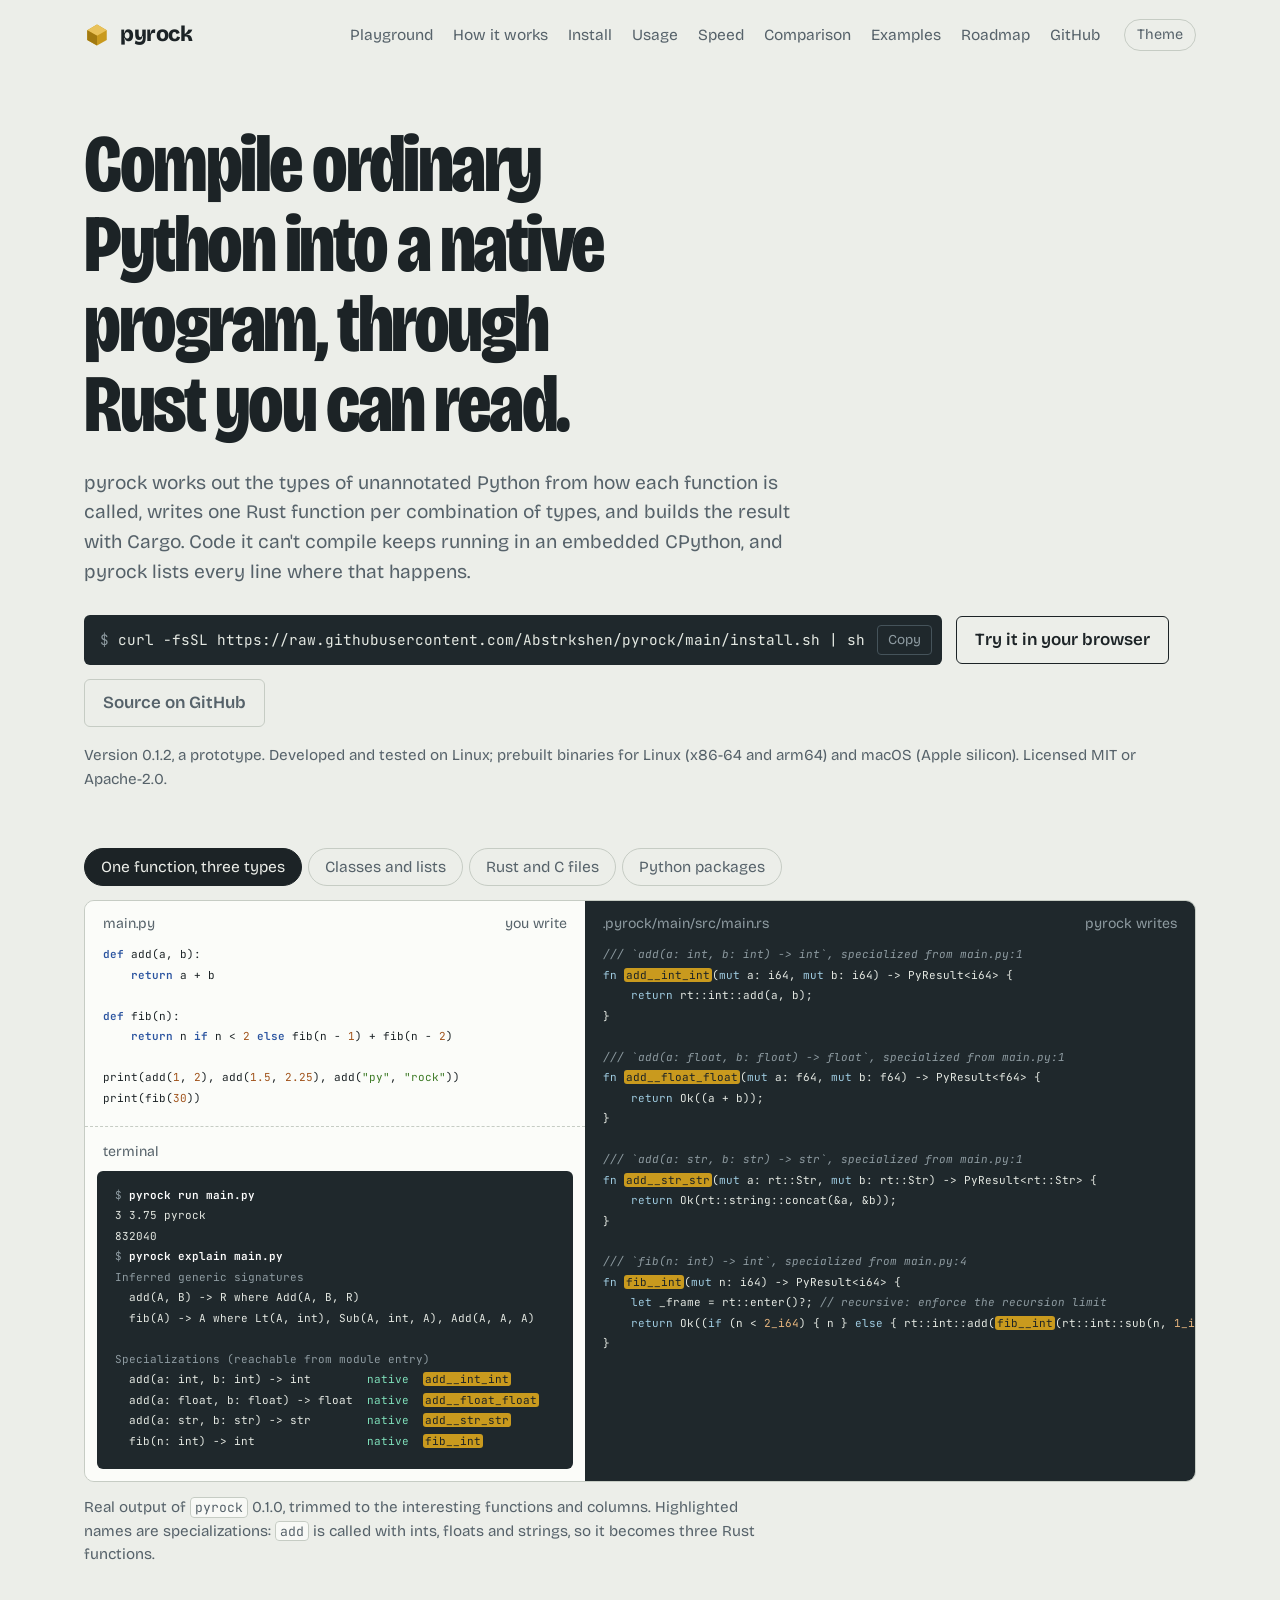
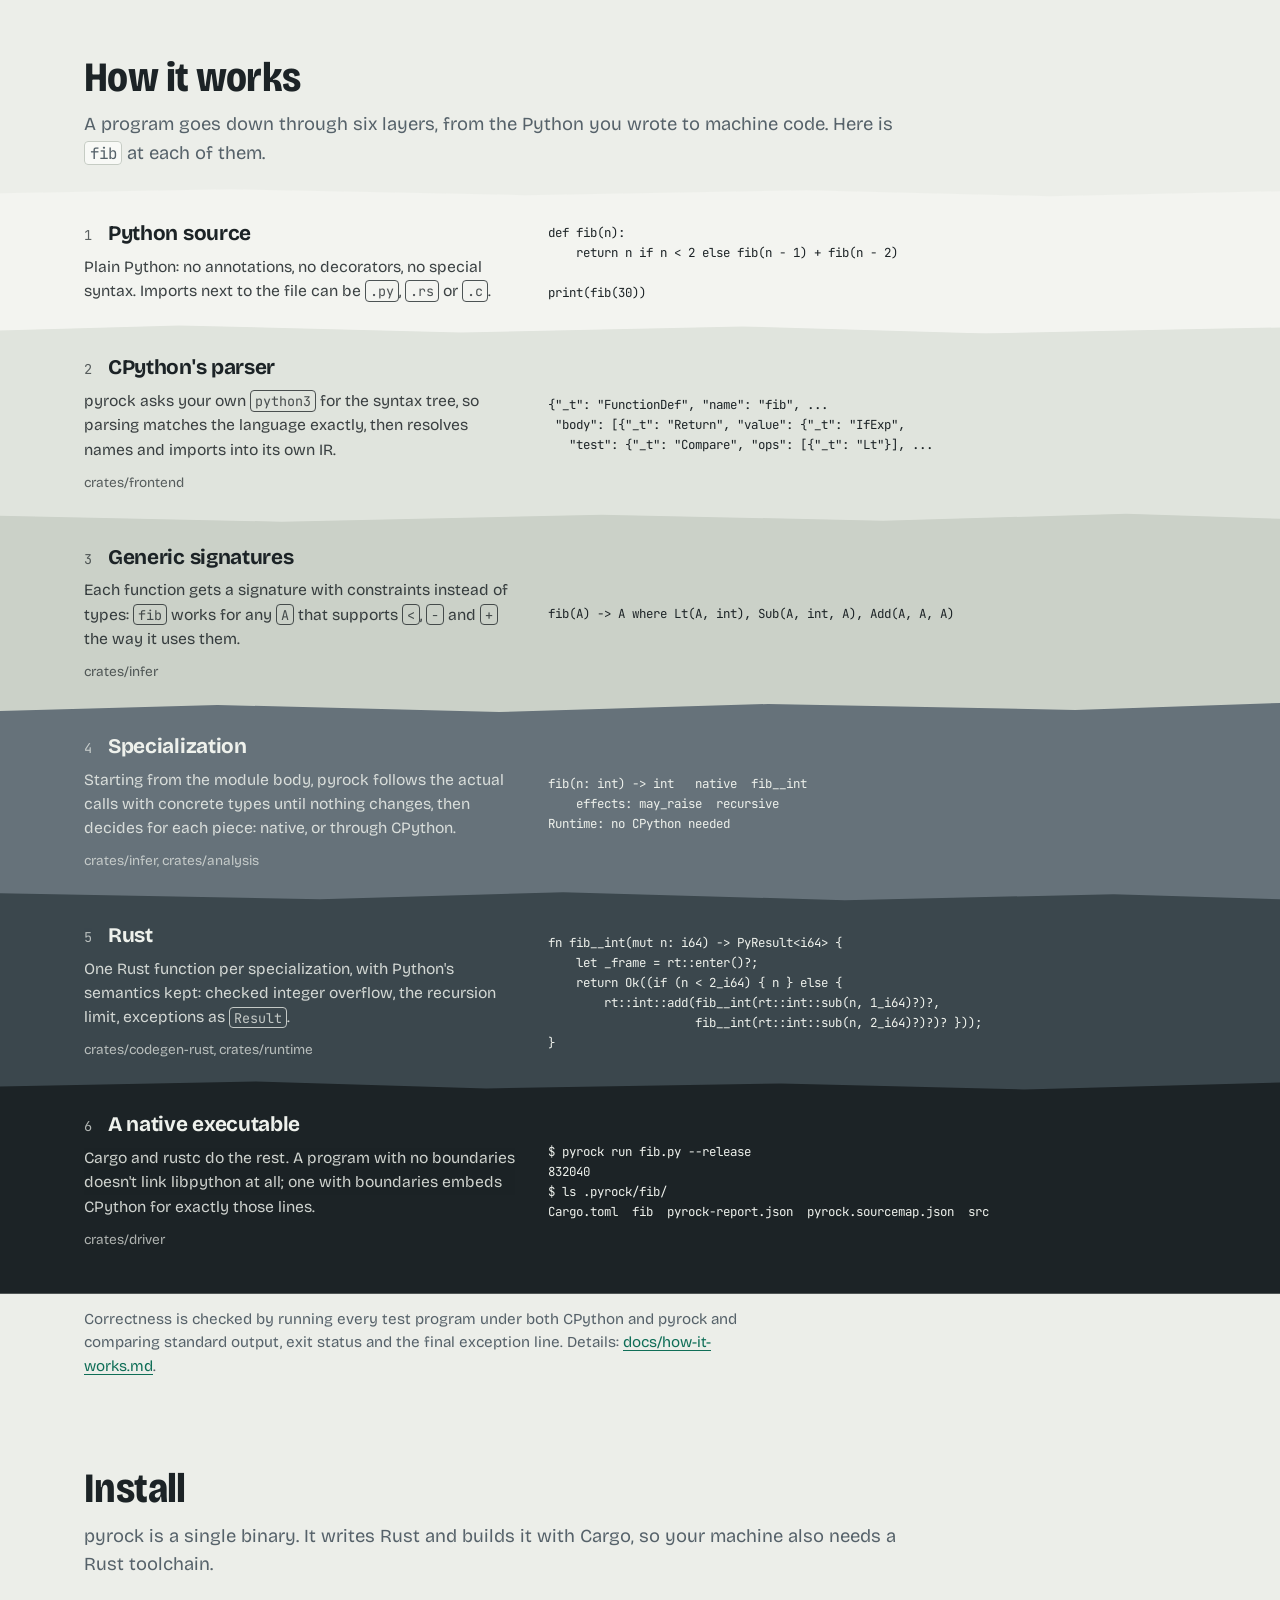
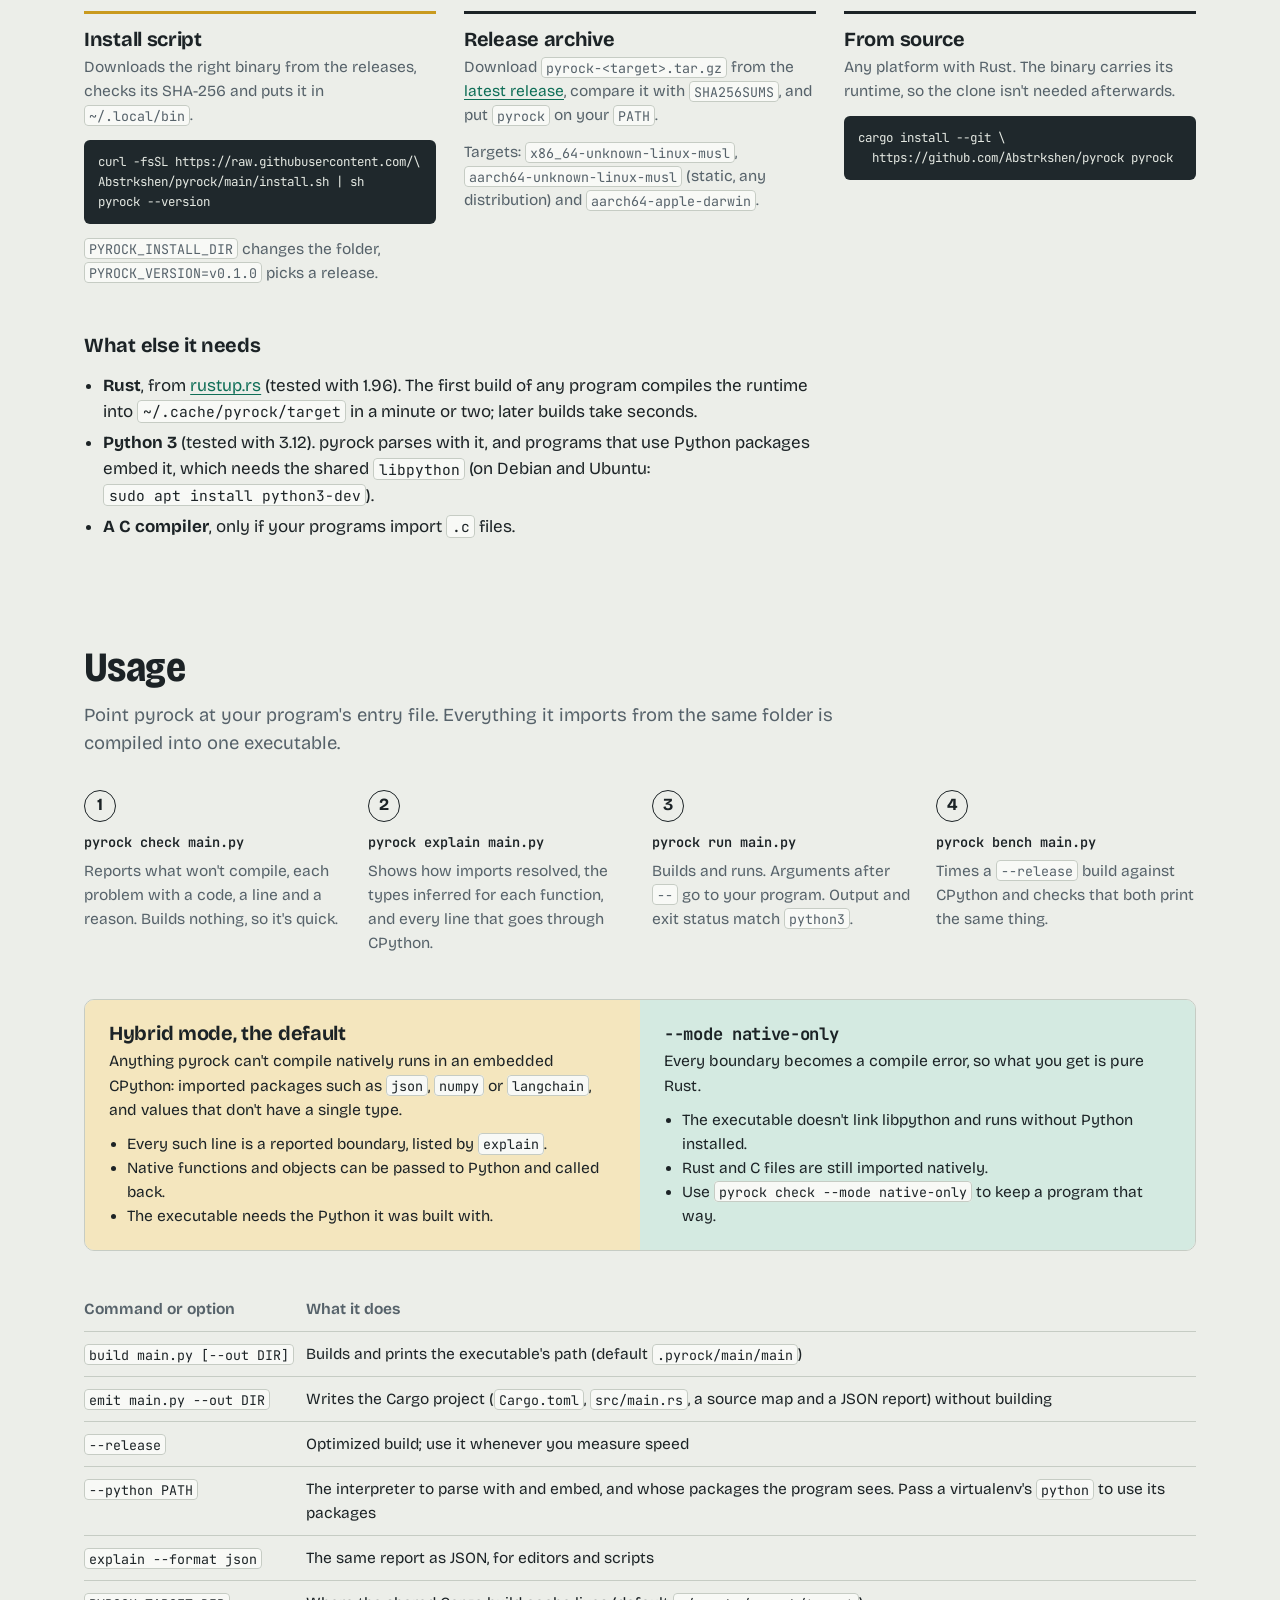
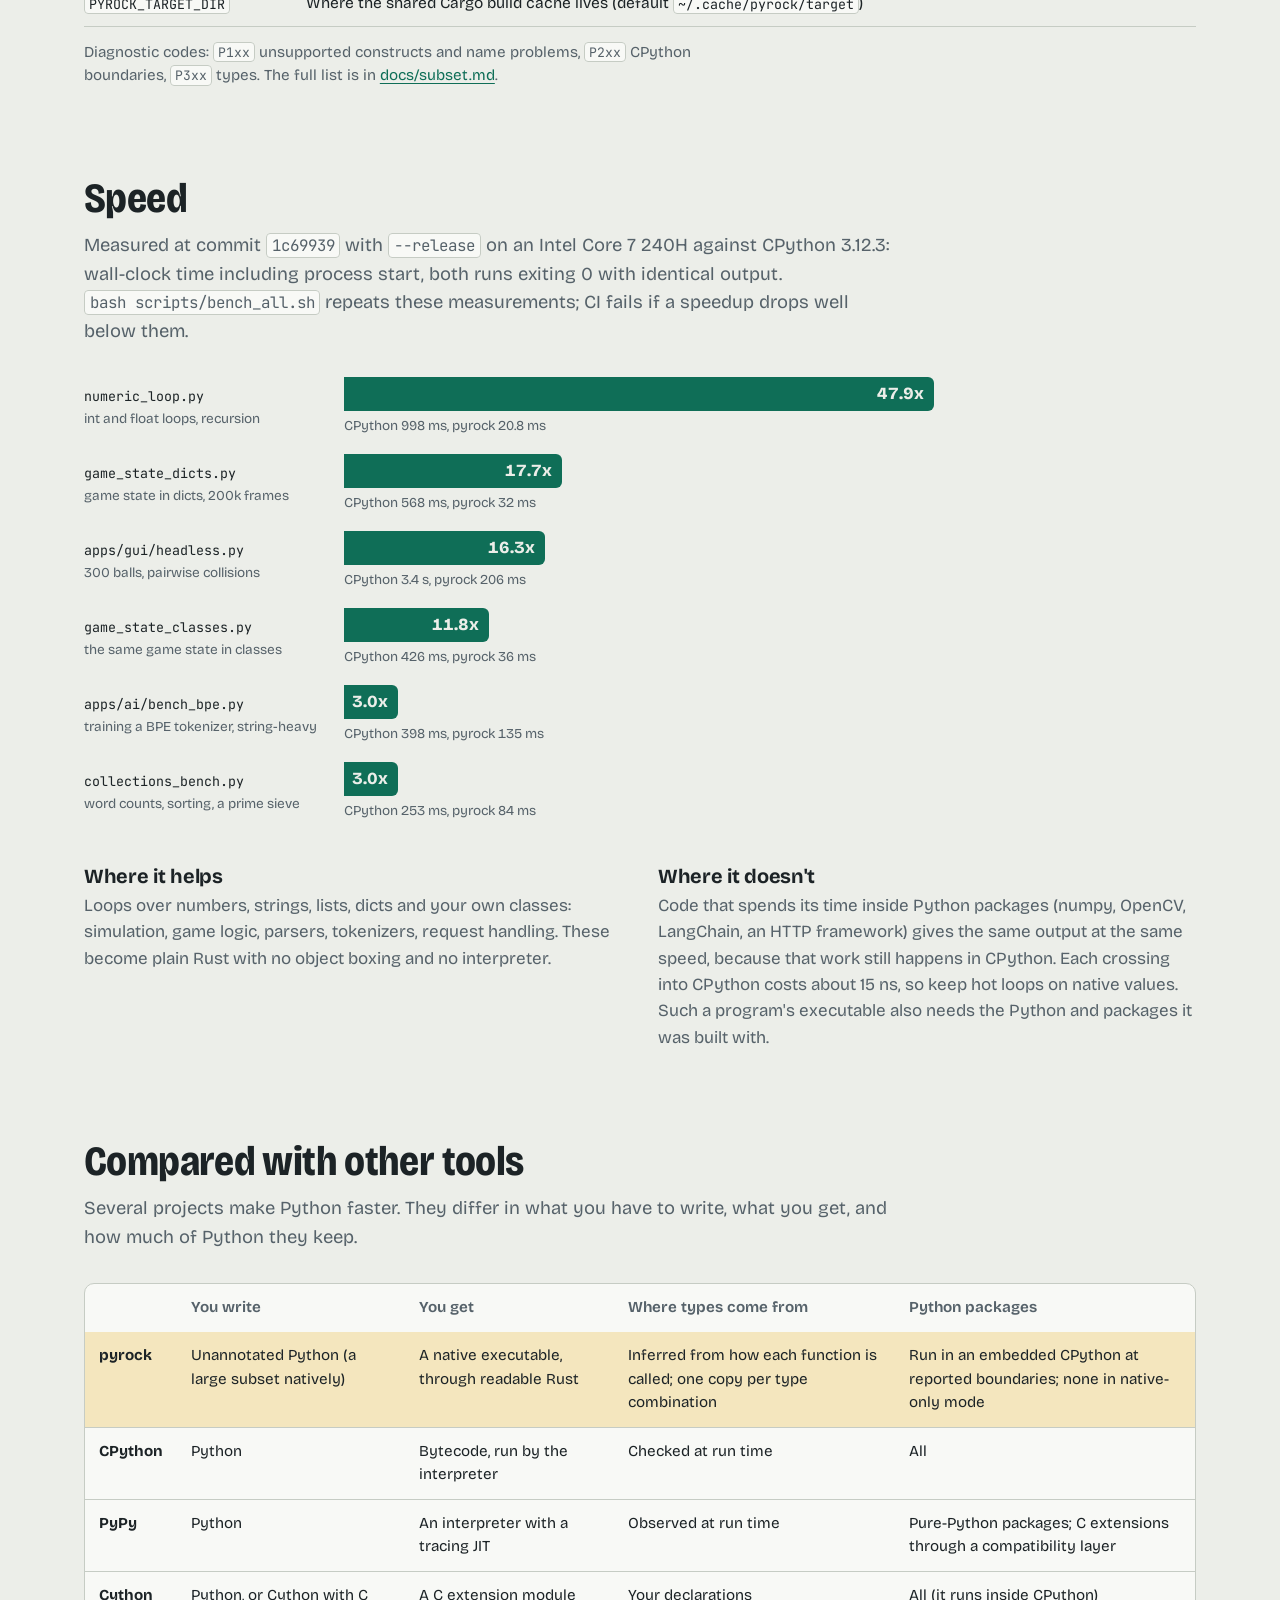
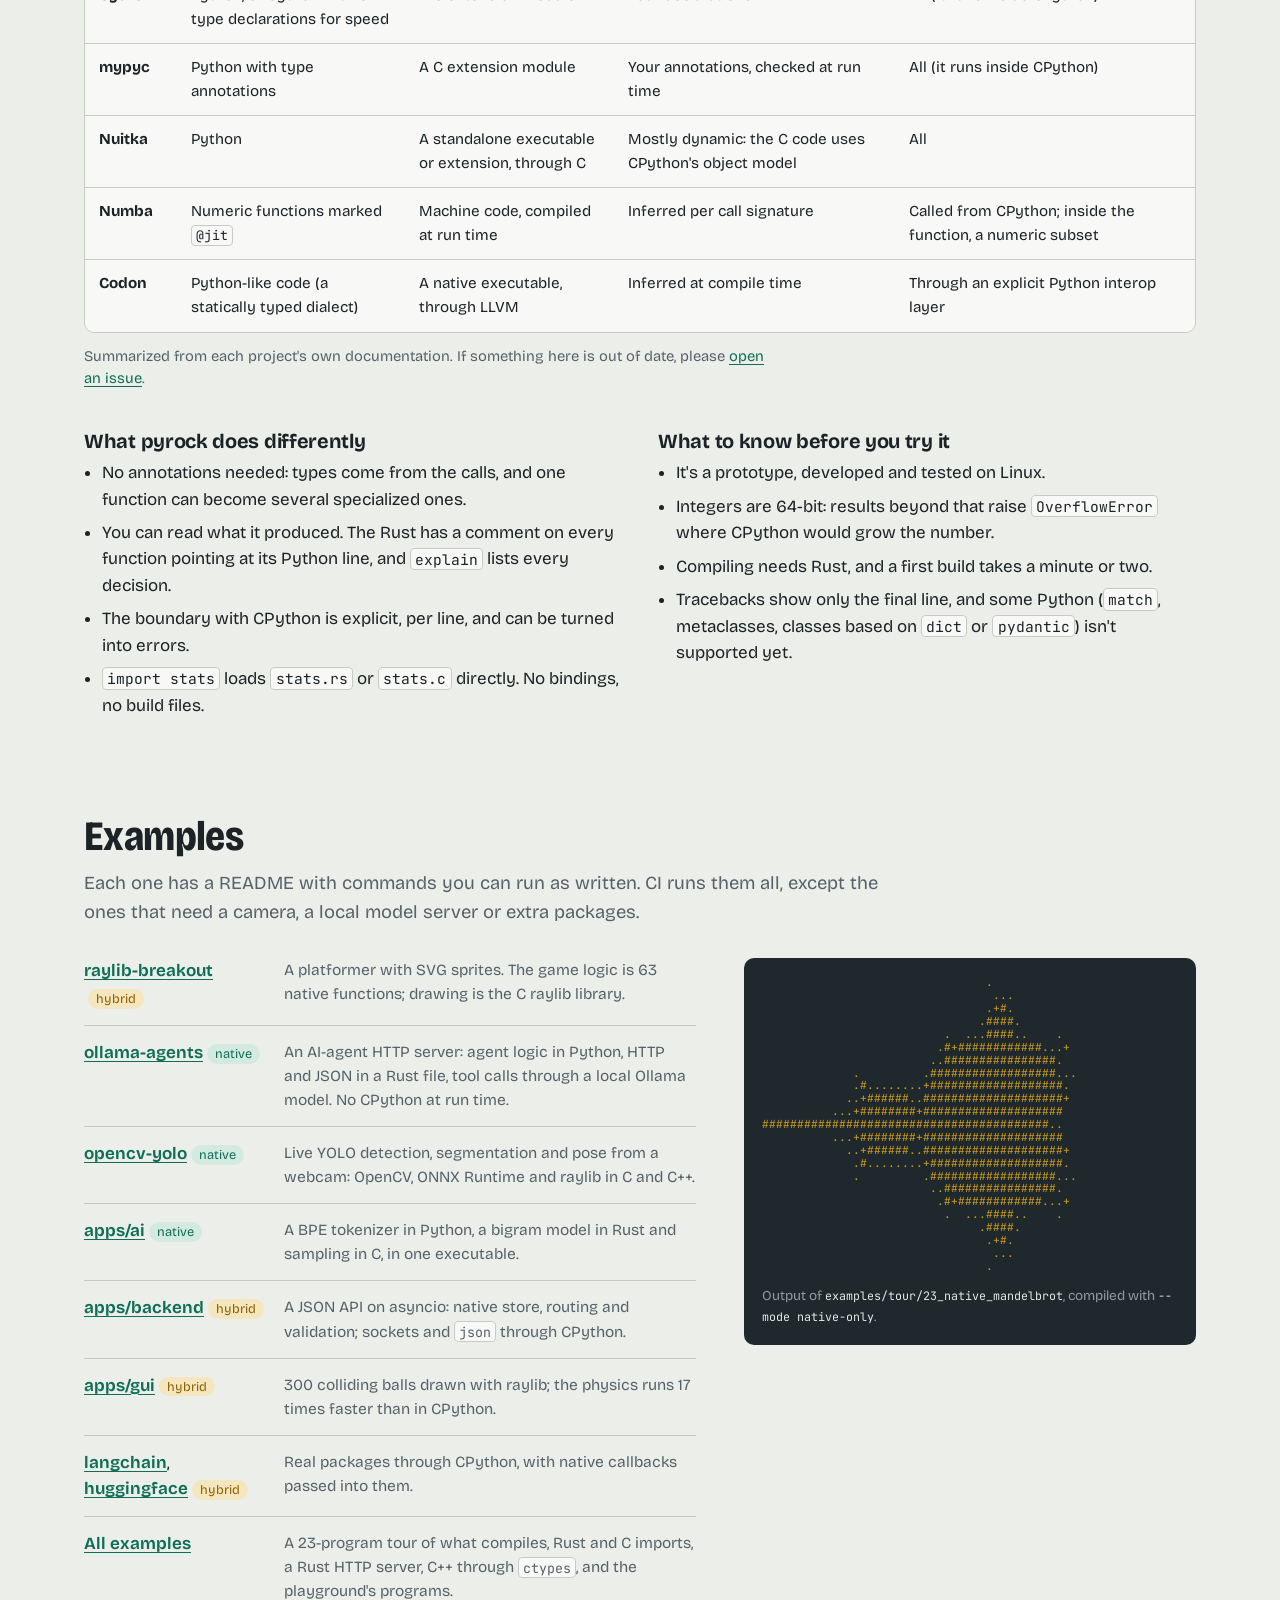
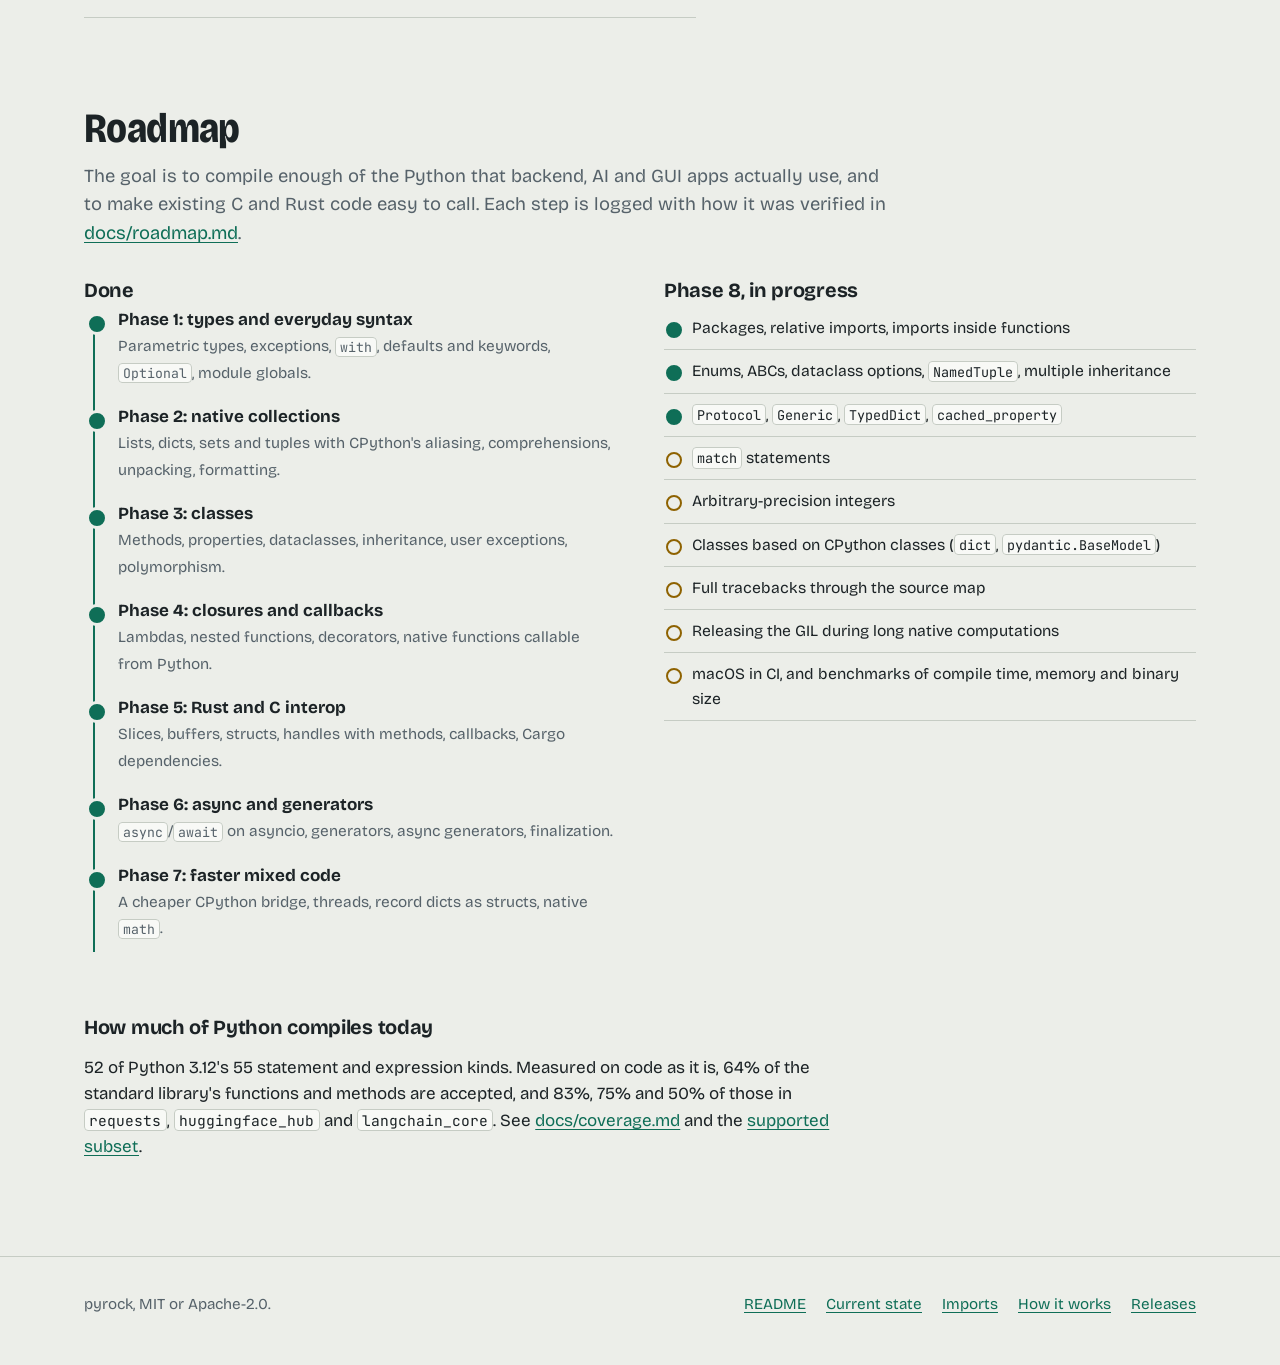
==== commit 7e697ac2: "Release v0.1.2 CHANGELOG.md, whose section for the tag becomes the top of the release notes. Golden " ====
--- a/site/index.html
+++ b/site/index.html
@@ -46,7 +46,7 @@
     <a class="button" href="play.html">Try it in your browser</a>
     <a class="button quiet" href="https://github.com/Abstrkshen/pyrock">Source on GitHub</a>
   </div>
-  <p class="status">Version 0.1.1, a prototype. Developed and tested on Linux;
+  <p class="status">Version 0.1.2, a prototype. Developed and tested on Linux;
   prebuilt binaries for Linux (x86-64 and arm64) and macOS (Apple silicon). Licensed MIT or Apache-2.0.</p>
 
   <div class="twin hero-twin" data-tabs>
